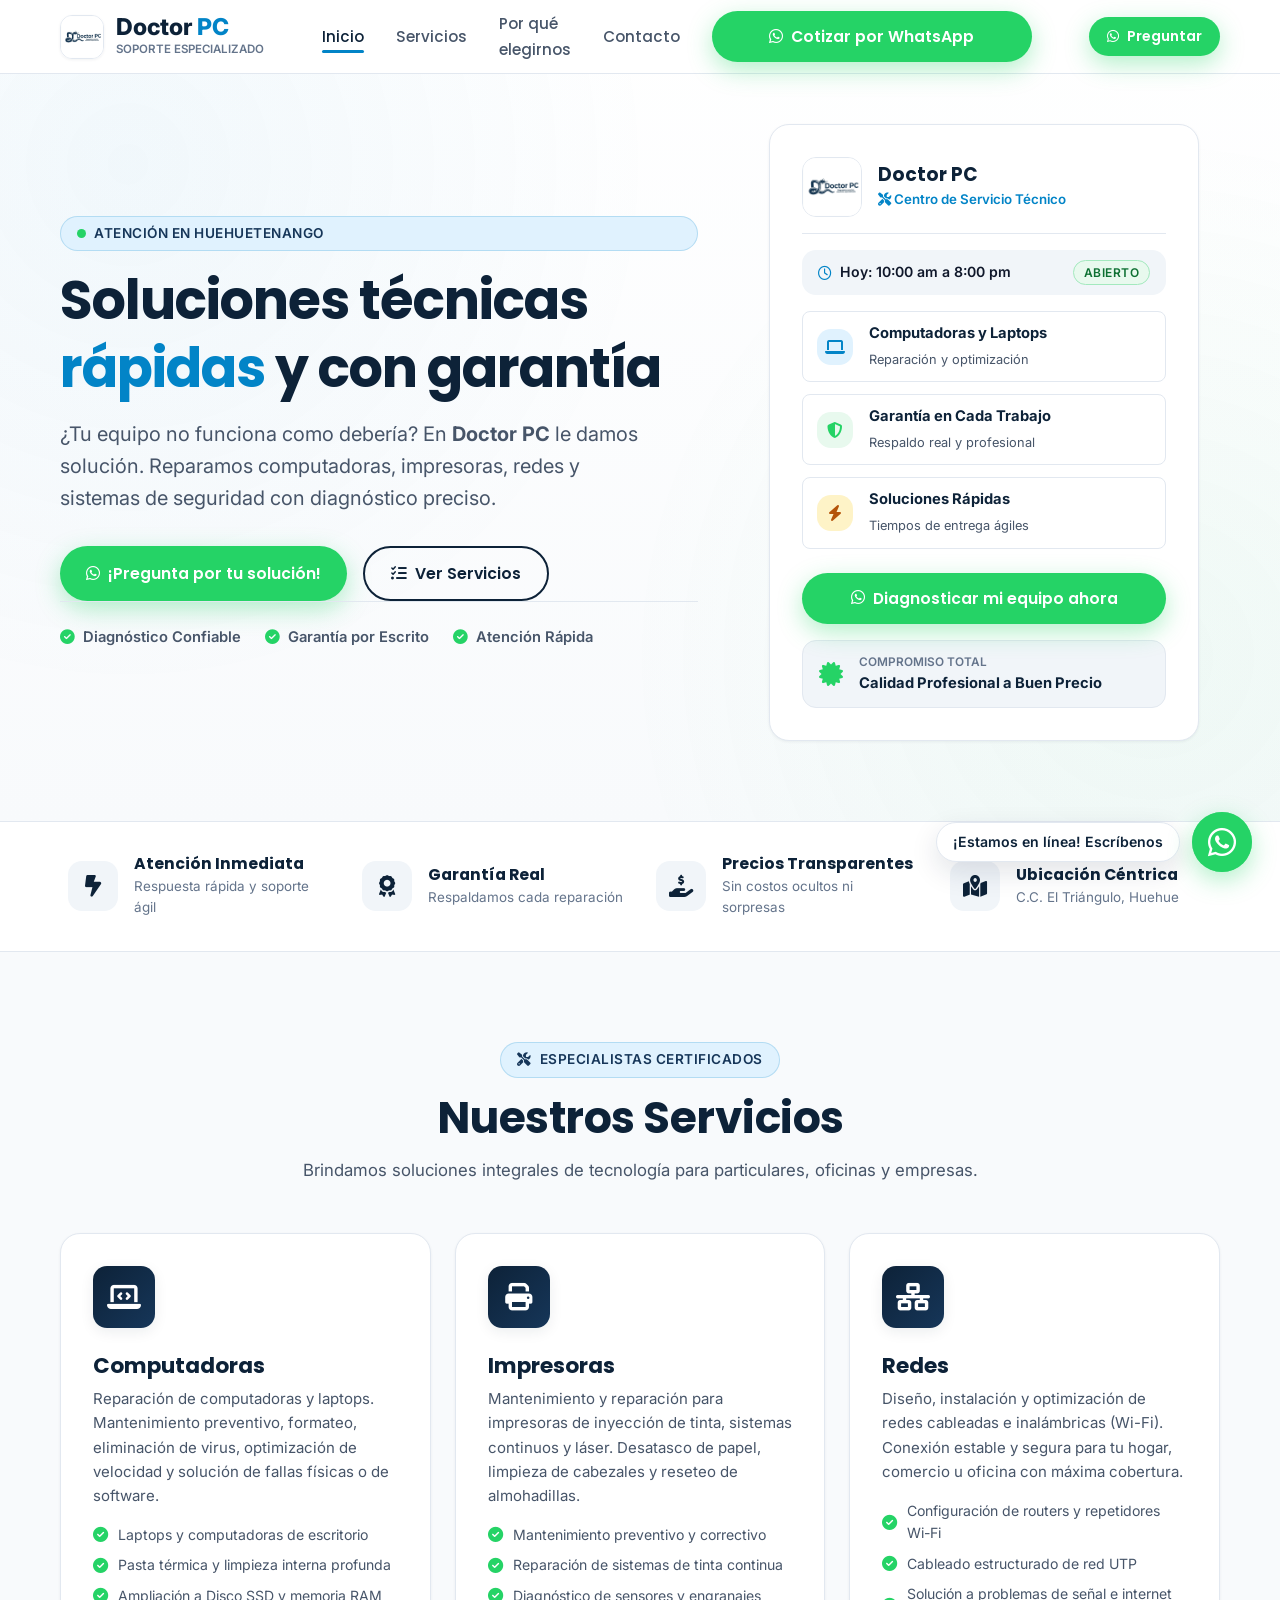
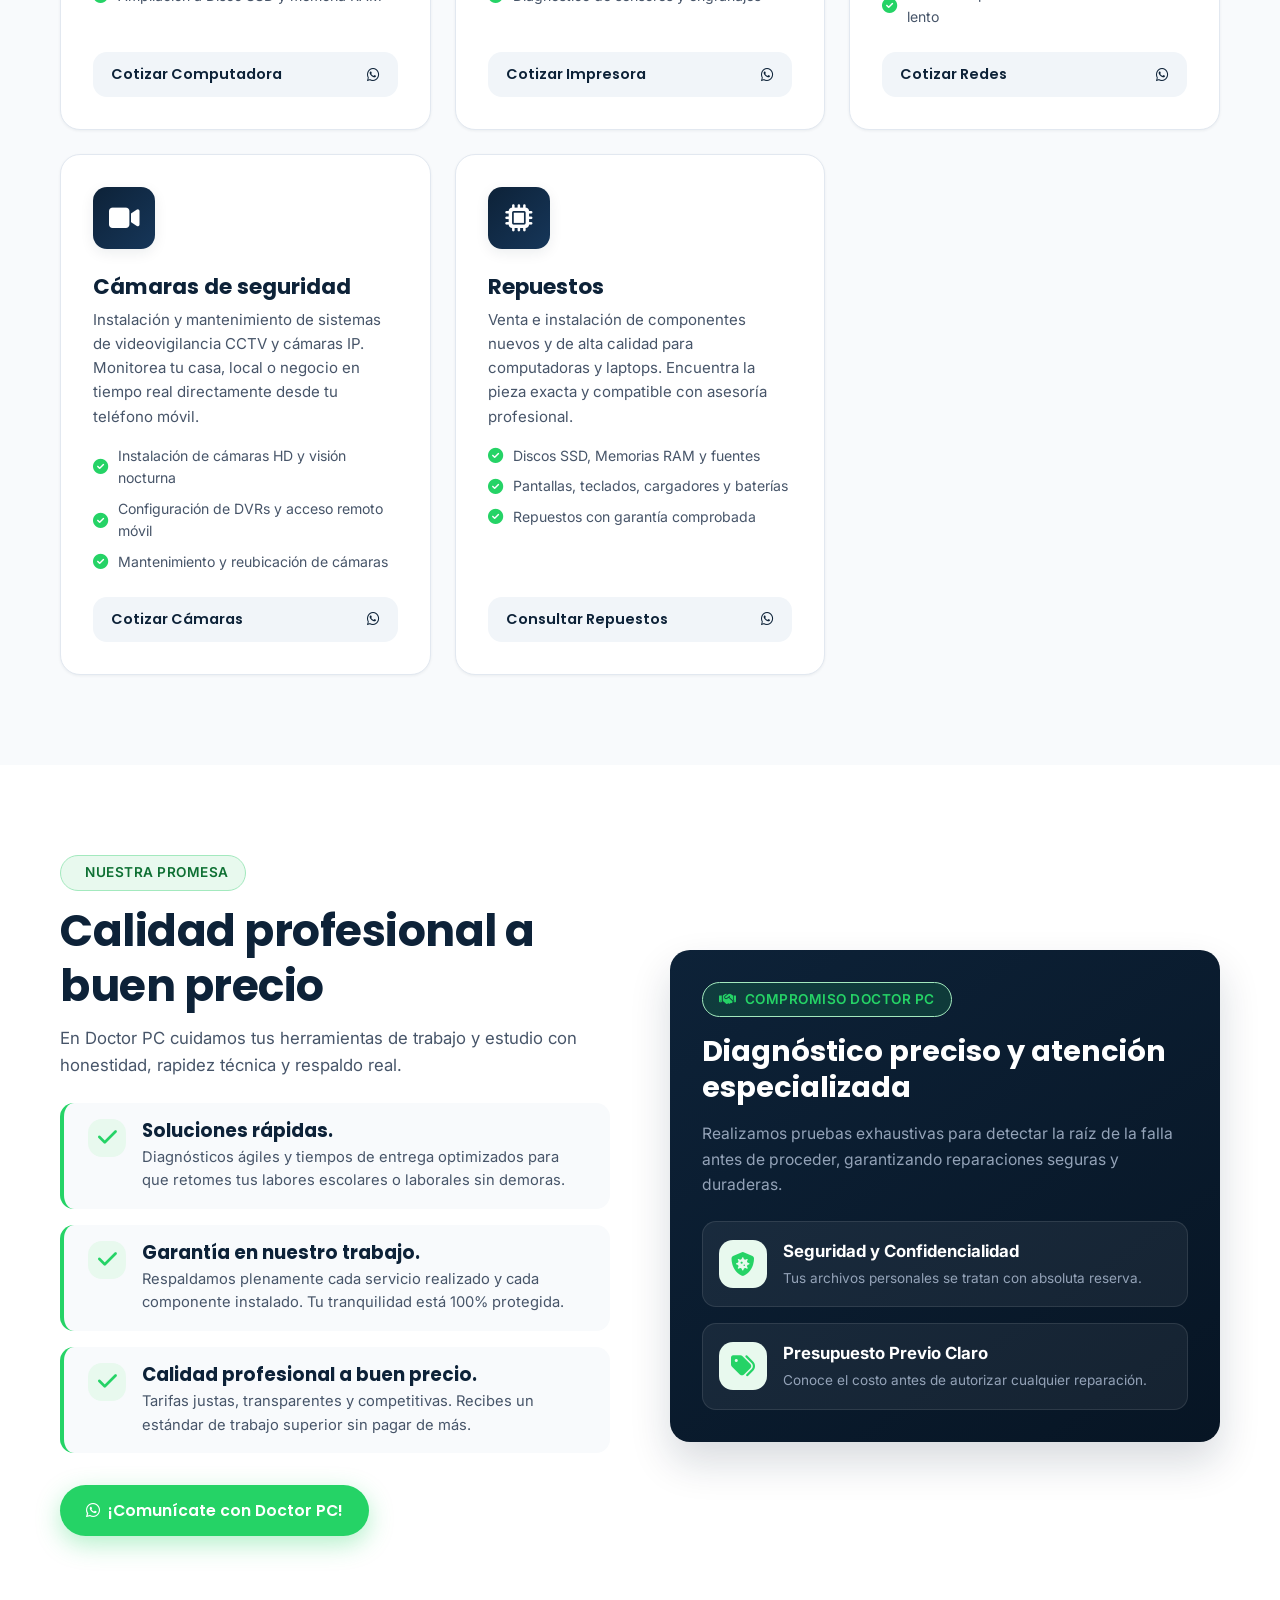
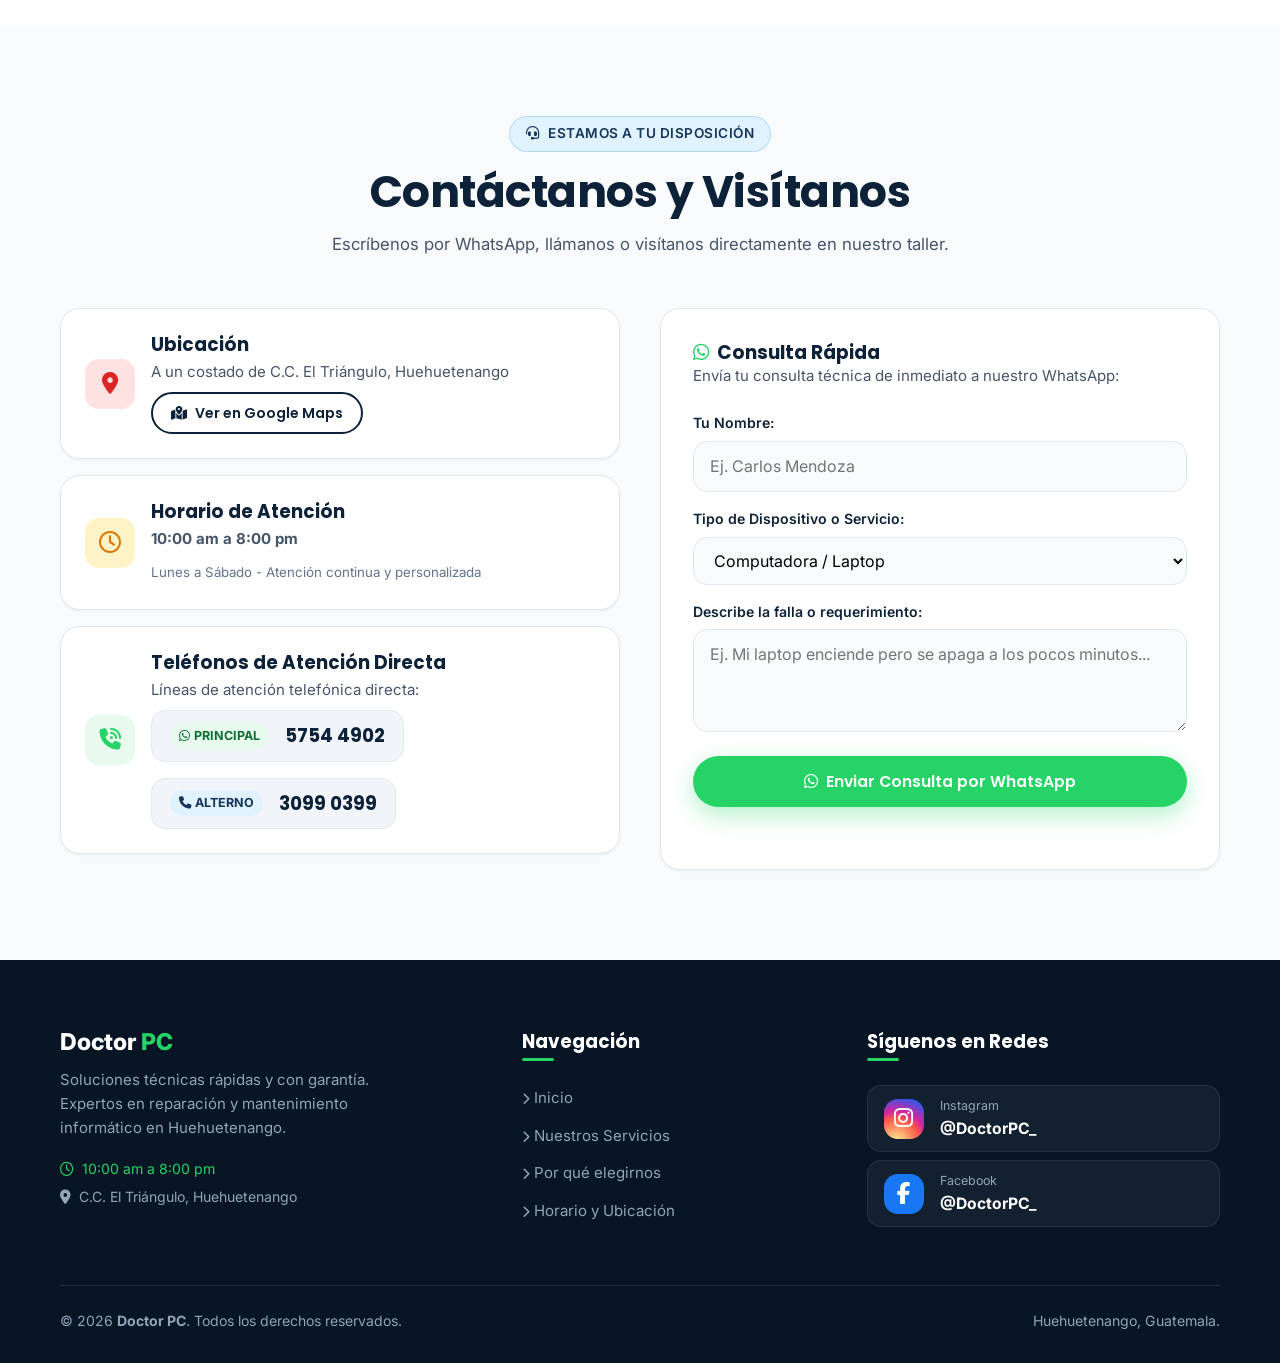
==== index.html @ 04cf2e21 "Primera Publi" ====
<!DOCTYPE html>
<html lang="es">
<head>
  <meta charset="UTF-8">
  <meta name="viewport" content="width=device-width, initial-scale=1.0">
  <title>Doctor PC | Soluciones técnicas rápidas y con garantía en Huehuetenango</title>
  
  <!-- Metadatos SEO y Redes Sociales -->
  <meta name="description" content="¿Tu equipo no funciona como debería? En Doctor PC le damos solución. Reparación de computadoras, impresoras, redes, cámaras y repuestos en Huehuetenango.">
  <meta name="theme-color" content="#0d2238">
  <link rel="icon" type="image/jpeg" href="img/LogoDoctorPC.jpeg">

  <!-- Fuentes Google: Poppins (Titulares) e Inter (Cuerpo) -->
  <link rel="preconnect" href="https://fonts.googleapis.com">
  <link rel="preconnect" href="https://fonts.gstatic.com" crossorigin>
  <link href="https://fonts.googleapis.com/css2?family=Inter:wght@400;500;600&family=Poppins:wght@600;700;800&display=swap" rel="stylesheet">

  <!-- Iconos Font Awesome 6 -->
  <link rel="stylesheet" href="https://cdnjs.cloudflare.com/ajax/libs/font-awesome/6.5.1/css/all.min.css" integrity="sha512-DTOQO9RWCH3ppGqcWaEA1BIZOC6xxalwEsw9c2QQeAIftl+Vegovlnee1c9QX4TctnWMn13TZye+giMm8e2LwA==" crossorigin="anonymous" referrerpolicy="no-referrer">

  <!-- Estilos Optimizados -->
  <link rel="stylesheet" href="css/styles.css">
</head>
<body>

  <!-- =========================================================================
       1. ENCABEZADO Y NAVEGACIÓN
       ========================================================================= -->
  <header class="site-header d-flex align-center" id="siteHeader">
    <div class="container flex-between">
      <!-- Logo en texto con isotipo oficial -->
      <a href="#inicio" class="brand-logo d-flex align-center" aria-label="Inicio Doctor PC">
        <img src="img/LogoDoctorPC.jpeg" alt="Logo Doctor PC" width="44" height="44">
        <div class="d-flex flex-column">
          <span class="brand-name">Doctor <span>PC</span></span>
          <span class="brand-tagline">Soporte Especializado</span>
        </div>
      </a>

      <!-- Menú Principal -->
      <nav aria-label="Navegación principal">
        <ul class="nav-menu d-flex align-center" id="navMenu">
          <li><a href="#inicio" class="nav-link active">Inicio</a></li>
          <li><a href="#servicios" class="nav-link">Servicios</a></li>
          <li><a href="#por-que-elegirnos" class="nav-link">Por qué elegirnos</a></li>
          <li><a href="#contacto" class="nav-link">Contacto</a></li>
          <li class="mobile-cta w-100">
            <a href="https://wa.me/50231393354" class="btn btn-whatsapp w-100" target="_blank" rel="noopener noreferrer">
              <i class="fa-brands fa-whatsapp"></i> Cotizar por WhatsApp
            </a>
          </li>
        </ul>
      </nav>

      <!-- Acciones de Encabezado -->
      <div class="header-actions d-flex align-center gap-md">
        <a href="https://wa.me/50231393354" class="btn btn-whatsapp btn-sm" target="_blank" rel="noopener noreferrer" aria-label="Preguntar por WhatsApp">
          <i class="fa-brands fa-whatsapp"></i> Preguntar
        </a>
        <button class="menu-toggle" id="menuToggle" aria-label="Abrir menú" aria-expanded="false" aria-controls="navMenu">
          <span></span><span></span><span></span>
        </button>
      </div>
    </div>
  </header>

  <!-- Overlay para menú móvil -->
  <div class="nav-overlay" id="navOverlay"></div>

  <main>
    <!-- =========================================================================
         2. SECCIÓN PRINCIPAL (HERO)
         ========================================================================= -->
    <section class="section hero-section" id="inicio">
      <div class="container grid hero-grid">
        
        <!-- Texto Principal y Llamadas a la Acción -->
        <div class="hero-content d-flex flex-column">
          <span class="badge badge-blue">
            <span class="status-dot"></span> Atención en Huehuetenango
          </span>

          <h1 class="hero-title">
            Soluciones técnicas <span class="highlight">rápidas</span> y con garantía
          </h1>

          <p class="hero-subtitle">
            ¿Tu equipo no funciona como debería? En <strong>Doctor PC</strong> le damos solución. Reparamos computadoras, impresoras, redes y sistemas de seguridad con diagnóstico preciso.
          </p>

          <div class="hero-actions d-flex flex-wrap gap-md">
            <a href="https://wa.me/50231393354" class="btn btn-whatsapp" id="heroCtaWhatsapp" target="_blank" rel="noopener noreferrer">
              <i class="fa-brands fa-whatsapp"></i> ¡Pregunta por tu solución!
            </a>
            <a href="#servicios" class="btn btn-outline">
              <i class="fa-solid fa-list-check"></i> Ver Servicios
            </a>
          </div>

          <div class="hero-guarantee d-flex flex-wrap w-100">
            <div class="guarantee-item d-flex align-center"><i class="fa-solid fa-circle-check"></i> Diagnóstico Confiable</div>
            <div class="guarantee-item d-flex align-center"><i class="fa-solid fa-circle-check"></i> Garantía por Escrito</div>
            <div class="guarantee-item d-flex align-center"><i class="fa-solid fa-circle-check"></i> Atención Rápida</div>
          </div>
        </div>

        <!-- Tarjeta de Diagnóstico Limpia e Integrada (Sin Sobreposiciones) -->
        <article class="card hero-card w-100">
          <div class="hero-card-header d-flex align-center">
            <img src="img/LogoDoctorPC.jpeg" alt="Sello Doctor PC" width="60" height="60">
            <div>
              <h3>Doctor PC</h3>
              <small style="color: var(--accent-blue); font-weight: 600;"><i class="fa-solid fa-screwdriver-wrench"></i> Centro de Servicio Técnico</small>
            </div>
          </div>

          <div class="hero-status-pill flex-between">
            <span class="d-flex align-center gap-sm"><i class="fa-regular fa-clock" style="color: var(--accent-blue);"></i> Hoy: 10:00 am a 8:00 pm</span>
            <span class="badge badge-green" style="padding: 2px 10px; font-size: 0.75rem;">Abierto</span>
          </div>

          <ul class="d-flex flex-column gap-xs">
            <li class="hero-feature-row d-flex align-center gap-md">
              <div class="icon-box icon-box-blue" style="width: 36px; height: 36px; font-size: 1rem;"><i class="fa-solid fa-laptop"></i></div>
              <div><strong>Computadoras y Laptops</strong><span>Reparación y optimización</span></div>
            </li>
            <li class="hero-feature-row d-flex align-center gap-md">
              <div class="icon-box icon-box-green" style="width: 36px; height: 36px; font-size: 1rem;"><i class="fa-solid fa-shield-halved"></i></div>
              <div><strong>Garantía en Cada Trabajo</strong><span>Respaldo real y profesional</span></div>
            </li>
            <li class="hero-feature-row d-flex align-center gap-md">
              <div class="icon-box icon-box-alt" style="width: 36px; height: 36px; font-size: 1rem; color: #b45309; background: #fef3c7;"><i class="fa-solid fa-bolt"></i></div>
              <div><strong>Soluciones Rápidas</strong><span>Tiempos de entrega ágiles</span></div>
            </li>
          </ul>

          <a href="https://wa.me/50231393354" class="btn btn-whatsapp w-100" style="margin-top: var(--space-md);" target="_blank" rel="noopener noreferrer">
            <i class="fa-brands fa-whatsapp"></i> Diagnosticar mi equipo ahora
          </a>

          <!-- Sello de Confianza Integrado sin Colisiones -->
          <div class="hero-card-trust-seal d-flex align-center">
            <i class="fa-solid fa-certificate"></i>
            <div class="d-flex flex-column">
              <span>Compromiso Total</span>
              <strong>Calidad Profesional a Buen Precio</strong>
            </div>
          </div>
        </article>

      </div>
    </section>

    <!-- =========================================================================
         BARRA DE CONFIANZA / STATS
         ========================================================================= -->
    <section class="trust-bar" aria-label="Ventajas clave">
      <div class="container grid trust-grid">
        <div class="trust-item d-flex align-center">
          <div class="icon-box icon-box-alt"><i class="fa-solid fa-bolt-lightning"></i></div>
          <div><h4>Atención Inmediata</h4><p>Respuesta rápida y soporte ágil</p></div>
        </div>
        <div class="trust-item d-flex align-center">
          <div class="icon-box icon-box-alt"><i class="fa-solid fa-award"></i></div>
          <div><h4>Garantía Real</h4><p>Respaldamos cada reparación</p></div>
        </div>
        <div class="trust-item d-flex align-center">
          <div class="icon-box icon-box-alt"><i class="fa-solid fa-hand-holding-dollar"></i></div>
          <div><h4>Precios Transparentes</h4><p>Sin costos ocultos ni sorpresas</p></div>
        </div>
        <div class="trust-item d-flex align-center">
          <div class="icon-box icon-box-alt"><i class="fa-solid fa-map-location-dot"></i></div>
          <div><h4>Ubicación Céntrica</h4><p>C.C. El Triángulo, Huehue</p></div>
        </div>
      </div>
    </section>

    <!-- =========================================================================
         3. SECCIÓN DE SERVICIOS
         ========================================================================= -->
    <section class="section" id="servicios">
      <div class="container">
        <header class="section-header">
          <span class="badge badge-blue"><i class="fa-solid fa-screwdriver-wrench"></i> Especialistas Certificados</span>
          <h2 class="section-title">Nuestros Servicios</h2>
          <p class="section-desc">Brindamos soluciones integrales de tecnología para particulares, oficinas y empresas.</p>
        </header>

        <div class="grid services-grid">
          <!-- 1. Computadoras -->
          <article class="card service-card">
            <div class="icon-box icon-box-primary"><i class="fa-solid fa-laptop-code"></i></div>
            <h3 class="service-title">Computadoras</h3>
            <p class="service-desc">Reparación de computadoras y laptops. Mantenimiento preventivo, formateo, eliminación de virus, optimización de velocidad y solución de fallas físicas o de software.</p>
            <ul class="service-features">
              <li><i class="fa-solid fa-circle-check"></i> Laptops y computadoras de escritorio</li>
              <li><i class="fa-solid fa-circle-check"></i> Pasta térmica y limpieza interna profunda</li>
              <li><i class="fa-solid fa-circle-check"></i> Ampliación a Disco SSD y memoria RAM</li>
            </ul>
            <a href="https://wa.me/50231393354" class="service-btn flex-between" target="_blank" rel="noopener noreferrer">
              <span>Cotizar Computadora</span><i class="fa-brands fa-whatsapp"></i>
            </a>
          </article>

          <!-- 2. Impresoras -->
          <article class="card service-card">
            <div class="icon-box icon-box-primary"><i class="fa-solid fa-print"></i></div>
            <h3 class="service-title">Impresoras</h3>
            <p class="service-desc">Mantenimiento y reparación para impresoras de inyección de tinta, sistemas continuos y láser. Desatasco de papel, limpieza de cabezales y reseteo de almohadillas.</p>
            <ul class="service-features">
              <li><i class="fa-solid fa-circle-check"></i> Mantenimiento preventivo y correctivo</li>
              <li><i class="fa-solid fa-circle-check"></i> Reparación de sistemas de tinta continua</li>
              <li><i class="fa-solid fa-circle-check"></i> Diagnóstico de sensores y engranajes</li>
            </ul>
            <a href="https://wa.me/50231393354" class="service-btn flex-between" target="_blank" rel="noopener noreferrer">
              <span>Cotizar Impresora</span><i class="fa-brands fa-whatsapp"></i>
            </a>
          </article>

          <!-- 3. Redes -->
          <article class="card service-card">
            <div class="icon-box icon-box-primary"><i class="fa-solid fa-network-wired"></i></div>
            <h3 class="service-title">Redes</h3>
            <p class="service-desc">Diseño, instalación y optimización de redes cableadas e inalámbricas (Wi-Fi). Conexión estable y segura para tu hogar, comercio u oficina con máxima cobertura.</p>
            <ul class="service-features">
              <li><i class="fa-solid fa-circle-check"></i> Configuración de routers y repetidores Wi-Fi</li>
              <li><i class="fa-solid fa-circle-check"></i> Cableado estructurado de red UTP</li>
              <li><i class="fa-solid fa-circle-check"></i> Solución a problemas de señal e internet lento</li>
            </ul>
            <a href="https://wa.me/50231393354" class="service-btn flex-between" target="_blank" rel="noopener noreferrer">
              <span>Cotizar Redes</span><i class="fa-brands fa-whatsapp"></i>
            </a>
          </article>

          <!-- 4. Cámaras de Seguridad -->
          <article class="card service-card">
            <div class="icon-box icon-box-primary"><i class="fa-solid fa-video"></i></div>
            <h3 class="service-title">Cámaras de seguridad</h3>
            <p class="service-desc">Instalación y mantenimiento de sistemas de videovigilancia CCTV y cámaras IP. Monitorea tu casa, local o negocio en tiempo real directamente desde tu teléfono móvil.</p>
            <ul class="service-features">
              <li><i class="fa-solid fa-circle-check"></i> Instalación de cámaras HD y visión nocturna</li>
              <li><i class="fa-solid fa-circle-check"></i> Configuración de DVRs y acceso remoto móvil</li>
              <li><i class="fa-solid fa-circle-check"></i> Mantenimiento y reubicación de cámaras</li>
            </ul>
            <a href="https://wa.me/50231393354" class="service-btn flex-between" target="_blank" rel="noopener noreferrer">
              <span>Cotizar Cámaras</span><i class="fa-brands fa-whatsapp"></i>
            </a>
          </article>

          <!-- 5. Repuestos -->
          <article class="card service-card">
            <div class="icon-box icon-box-primary"><i class="fa-solid fa-microchip"></i></div>
            <h3 class="service-title">Repuestos</h3>
            <p class="service-desc">Venta e instalación de componentes nuevos y de alta calidad para computadoras y laptops. Encuentra la pieza exacta y compatible con asesoría profesional.</p>
            <ul class="service-features">
              <li><i class="fa-solid fa-circle-check"></i> Discos SSD, Memorias RAM y fuentes</li>
              <li><i class="fa-solid fa-circle-check"></i> Pantallas, teclados, cargadores y baterías</li>
              <li><i class="fa-solid fa-circle-check"></i> Repuestos con garantía comprobada</li>
            </ul>
            <a href="https://wa.me/50231393354" class="service-btn flex-between" target="_blank" rel="noopener noreferrer">
              <span>Consultar Repuestos</span><i class="fa-brands fa-whatsapp"></i>
            </a>
          </article>
        </div>
      </div>
    </section>

    <!-- =========================================================================
         4. SECCIÓN POR QUÉ ELEGIRNOS (PROPUESTA DE VALOR)
         ========================================================================= -->
    <section class="section section-alt" id="por-que-elegirnos">
      <div class="container grid why-us-grid">
        
        <!-- Propuesta y Lista de Puntos Fuertes -->
        <div>
          <span class="badge badge-green"><i class="fa-solid fa-shield-check"></i> Nuestra Promesa</span>
          <h2 class="section-title">Calidad profesional a buen precio</h2>
          <p class="section-desc">En Doctor PC cuidamos tus herramientas de trabajo y estudio con honestidad, rapidez técnica y respaldo real.</p>

          <ul class="value-list">
            <li class="value-item d-flex gap-md">
              <div class="icon-box icon-box-green" style="width: 38px; height: 38px;"><i class="fa-solid fa-check"></i></div>
              <div>
                <h3>Soluciones rápidas.</h3>
                <p>Diagnósticos ágiles y tiempos de entrega optimizados para que retomes tus labores escolares o laborales sin demoras.</p>
              </div>
            </li>
            <li class="value-item d-flex gap-md">
              <div class="icon-box icon-box-green" style="width: 38px; height: 38px;"><i class="fa-solid fa-check"></i></div>
              <div>
                <h3>Garantía en nuestro trabajo.</h3>
                <p>Respaldamos plenamente cada servicio realizado y cada componente instalado. Tu tranquilidad está 100% protegida.</p>
              </div>
            </li>
            <li class="value-item d-flex gap-md">
              <div class="icon-box icon-box-green" style="width: 38px; height: 38px;"><i class="fa-solid fa-check"></i></div>
              <div>
                <h3>Calidad profesional a buen precio.</h3>
                <p>Tarifas justas, transparentes y competitivas. Recibes un estándar de trabajo superior sin pagar de más.</p>
              </div>
            </li>
          </ul>

          <a href="https://wa.me/50231393354" class="btn btn-whatsapp" target="_blank" rel="noopener noreferrer">
            <i class="fa-brands fa-whatsapp"></i> ¡Comunícate con Doctor PC!
          </a>
        </div>

        <!-- Tarjeta Visual de Respaldo -->
        <article class="banner-card">
          <span class="badge badge-green" style="background: rgba(37, 211, 102, 0.15); color: var(--accent-green);">
            <i class="fa-solid fa-handshake"></i> Compromiso Doctor PC
          </span>
          <h3>Diagnóstico preciso y atención especializada</h3>
          <p>Realizamos pruebas exhaustivas para detectar la raíz de la falla antes de proceder, garantizando reparaciones seguras y duraderas.</p>

          <div class="seal-row d-flex align-center">
            <div class="icon-box icon-box-green" style="width: 48px; height: 48px; font-size: 1.5rem;"><i class="fa-solid fa-shield-virus"></i></div>
            <div><strong>Seguridad y Confidencialidad</strong><span>Tus archivos personales se tratan con absoluta reserva.</span></div>
          </div>
          <div class="seal-row d-flex align-center" style="margin-bottom: 0;">
            <div class="icon-box icon-box-green" style="width: 48px; height: 48px; font-size: 1.5rem;"><i class="fa-solid fa-tags"></i></div>
            <div><strong>Presupuesto Previo Claro</strong><span>Conoce el costo antes de autorizar cualquier reparación.</span></div>
          </div>
        </article>

      </div>
    </section>

    <!-- =========================================================================
         5. SECCIÓN DE CONTACTO
         ========================================================================= -->
    <section class="section" id="contacto">
      <div class="container">
        <header class="section-header">
          <span class="badge badge-blue"><i class="fa-solid fa-headset"></i> Estamos a tu disposición</span>
          <h2 class="section-title">Contáctanos y Visítanos</h2>
          <p class="section-desc">Escríbenos por WhatsApp, llámanos o visítanos directamente en nuestro taller.</p>
        </header>

        <div class="grid contact-grid">
          
          <!-- Bloques de Información de Contacto -->
          <address class="d-flex flex-column" style="font-style: normal;">
            
            <!-- Ubicación -->
            <div class="card contact-card d-flex align-center">
              <div class="icon-box" style="background: #fee2e2; color: #dc2626;"><i class="fa-solid fa-location-dot"></i></div>
              <div>
                <h3>Ubicación</h3>
                <p>A un costado de C.C. El Triángulo, Huehuetenango</p>
                <a href="https://www.google.com/maps/search/C.C.+El+Triangulo+Huehuetenango" class="btn btn-outline btn-sm" target="_blank" rel="noopener noreferrer">
                  <i class="fa-solid fa-map-location-dot"></i> Ver en Google Maps
                </a>
              </div>
            </div>

            <!-- Horario -->
            <div class="card contact-card d-flex align-center">
              <div class="icon-box" style="background: #fef3c7; color: #d97706;"><i class="fa-regular fa-clock"></i></div>
              <div>
                <h3>Horario de Atención</h3>
                <p><strong>10:00 am a 8:00 pm</strong></p>
                <small style="color: var(--text-muted);">Lunes a Sábado - Atención continua y personalizada</small>
              </div>
            </div>

            <!-- Teléfonos de Atención Directa (Informativos, sin links) -->
            <div class="card contact-card d-flex align-center">
              <div class="icon-box icon-box-green"><i class="fa-solid fa-phone-volume"></i></div>
              <div>
                <h3>Teléfonos de Atención Directa</h3>
                <p>Líneas de atención telefónica directa:</p>
                <div class="contact-phones-display">
                  <div class="phone-item d-flex align-center">
                    <span class="phone-label d-flex align-center"><i class="fa-brands fa-whatsapp"></i> Principal</span>
                    <span class="phone-number">5754 4902</span>
                  </div>
                  <div class="phone-item secondary d-flex align-center">
                    <span class="phone-label d-flex align-center"><i class="fa-solid fa-phone"></i> Alterno</span>
                    <span class="phone-number">3099 0399</span>
                  </div>
                </div>
              </div>
            </div>

          </address>

          <!-- Asistente Interactivo de WhatsApp -->
          <form class="card" id="whatsappQuickForm" onsubmit="return false;">
            <div style="margin-bottom: var(--space-lg);">
              <h3 class="d-flex align-center gap-sm"><i class="fa-brands fa-whatsapp" style="color: var(--accent-green);"></i> Consulta Rápida</h3>
              <p style="color: var(--text-sub); font-size: 0.94rem;">Envía tu consulta técnica de inmediato a nuestro WhatsApp:</p>
            </div>

            <div class="form-group">
              <label for="clientName">Tu Nombre:</label>
              <input type="text" id="clientName" class="form-control" placeholder="Ej. Carlos Mendoza" required>
            </div>

            <div class="form-group">
              <label for="deviceType">Tipo de Dispositivo o Servicio:</label>
              <select id="deviceType" class="form-control">
                <option value="Computadora / Laptop">Computadora / Laptop</option>
                <option value="Impresora">Impresora</option>
                <option value="Redes e Internet">Redes e Internet</option>
                <option value="Cámaras de Seguridad">Cámaras de Seguridad</option>
                <option value="Cotización de Repuestos">Cotización de Repuestos</option>
                <option value="Otro Servicio">Otro Servicio</option>
              </select>
            </div>

            <div class="form-group">
              <label for="clientProblem">Describe la falla o requerimiento:</label>
              <textarea id="clientProblem" class="form-control" rows="3" placeholder="Ej. Mi laptop enciende pero se apaga a los pocos minutos..."></textarea>
            </div>

            <button type="button" class="btn btn-whatsapp w-100" id="btnSendCustomWhatsapp">
              <i class="fa-brands fa-whatsapp"></i> Enviar Consulta por WhatsApp
            </button>
          </form>

        </div>
      </div>
    </section>
  </main>

  <!-- =========================================================================
       PIE DE PÁGINA (FOOTER)
       ========================================================================= -->
  <footer class="site-footer">
    <div class="container">
      <div class="grid footer-grid">
        <!-- Info Marca -->
        <div>
          <div class="brand-name" style="color: var(--text-white);">Doctor <span style="color: var(--accent-green);">PC</span></div>
          <p style="color: #94a3b8; font-size: 0.94rem; margin: 12px 0 18px 0; max-width: 360px;">
            Soluciones técnicas rápidas y con garantía. Expertos en reparación y mantenimiento informático en Huehuetenango.
          </p>
          <div class="d-flex align-center gap-sm" style="color: var(--accent-green); font-size: 0.88rem; margin-bottom: 6px;">
            <i class="fa-regular fa-clock"></i> <span>10:00 am a 8:00 pm</span>
          </div>
          <div class="d-flex align-center gap-sm" style="color: #94a3b8; font-size: 0.88rem;">
            <i class="fa-solid fa-location-dot"></i> <span>C.C. El Triángulo, Huehuetenango</span>
          </div>
        </div>

        <!-- Enlaces Rápidos -->
        <div class="footer-col">
          <h4>Navegación</h4>
          <ul class="footer-links">
            <li><a href="#inicio"><i class="fa-solid fa-chevron-right" style="font-size: 0.75rem;"></i> Inicio</a></li>
            <li><a href="#servicios"><i class="fa-solid fa-chevron-right" style="font-size: 0.75rem;"></i> Nuestros Servicios</a></li>
            <li><a href="#por-que-elegirnos"><i class="fa-solid fa-chevron-right" style="font-size: 0.75rem;"></i> Por qué elegirnos</a></li>
            <li><a href="#contacto"><i class="fa-solid fa-chevron-right" style="font-size: 0.75rem;"></i> Horario y Ubicación</a></li>
          </ul>
        </div>

        <!-- Redes Sociales -->
        <div class="footer-col">
          <h4>Síguenos en Redes</h4>
          <a href="https://instagram.com" target="_blank" rel="noopener noreferrer" class="social-pill instagram d-flex align-center">
            <div class="icon-box"><i class="fa-brands fa-instagram"></i></div>
            <div class="d-flex flex-column"><span>Instagram</span><strong>@DoctorPC_</strong></div>
          </a>
          <a href="https://facebook.com" target="_blank" rel="noopener noreferrer" class="social-pill facebook d-flex align-center">
            <div class="icon-box"><i class="fa-brands fa-facebook-f"></i></div>
            <div class="d-flex flex-column"><span>Facebook</span><strong>@DoctorPC_</strong></div>
          </a>
        </div>
      </div>

      <div class="footer-bottom flex-between">
        <p>&copy; <span id="currentYear"></span> <strong>Doctor PC</strong>. Todos los derechos reservados.</p>
        <p>Huehuetenango, Guatemala.</p>
      </div>
    </div>
  </footer>

  <!-- =========================================================================
       BOTÓN FLOTANTE DE WHATSAPP Y VOLVER ARRIBA
       ========================================================================= -->
  <aside class="whatsapp-floating d-flex align-center" aria-label="Contacto flotante">
    <span class="whatsapp-tooltip">¡Estamos en línea! Escríbenos</span>
    <a href="https://wa.me/50231393354" class="whatsapp-btn-circle flex-center" id="floatingWhatsappBtn" target="_blank" rel="noopener noreferrer" aria-label="Chat de WhatsApp">
      <i class="fa-brands fa-whatsapp"></i>
    </a>
  </aside>

  <button class="scroll-top-btn flex-center" id="scrollTopBtn" aria-label="Volver arriba">
    <i class="fa-solid fa-arrow-up"></i>
  </button>

  <!-- Lógica JavaScript Optimizada -->
  <script src="js/script.js"></script>
</body>
</html>
---- css/styles.css ----
/* ==========================================================================
   DOCTOR PC - SISTEMA DE ESTILOS OPTIMIZADO (SENIOR REFACTOR)
   Metodología: DRY, Clases de Utilidad, Tokens CSS (:root), Selectores Planos
   ========================================================================== */

/* 1. TOKENS Y SISTEMA DE VARIABLES CSS */
:root {
  /* Paleta de Colores */
  --primary: #0d2238;
  --primary-dark: #071524;
  --primary-light: #163659;
  --accent-green: #25D366;
  --accent-green-hover: #1fb857;
  --accent-green-bg: #e8f9ee;
  --accent-green-border: #a3e9be;
  --accent-blue: #0284c7;
  --accent-blue-bg: #e0f2fe;

  /* Fondos y Superficies */
  --bg-body: #f8fafc;
  --bg-surface: #ffffff;
  --bg-alt: #f1f5f9;

  /* Tipografía y Textos */
  --text-main: #0f172a;
  --text-muted: #64748b;
  --text-sub: #475569;
  --text-white: #ffffff;
  --font-head: 'Poppins', -apple-system, BlinkMacSystemFont, sans-serif;
  --font-body: 'Inter', -apple-system, BlinkMacSystemFont, sans-serif;

  /* Espaciados y Dimensiones */
  --header-h: 74px;
  --radius-sm: 8px;
  --radius-md: 14px;
  --radius-lg: 20px;
  --radius-full: 9999px;
  --space-xs: 4px;
  --space-sm: 8px;
  --space-md: 16px;
  --space-lg: 24px;
  --space-xl: 32px;
  --space-section: 90px;

  /* Sombras y Bordes */
  --border: 1px solid #e2e8f0;
  --shadow-sm: 0 1px 3px rgba(13, 34, 56, 0.06);
  --shadow-md: 0 4px 14px rgba(13, 34, 56, 0.08);
  --shadow-lg: 0 10px 28px rgba(13, 34, 56, 0.12);
  --shadow-xl: 0 20px 40px rgba(13, 34, 56, 0.16);
  --shadow-green: 0 8px 24px rgba(37, 211, 102, 0.35);

  /* Transiciones */
  --trans: 0.25s cubic-bezier(0.4, 0, 0.2, 1);
  --trans-bounce: 0.35s cubic-bezier(0.34, 1.56, 0.64, 1);
}

/* 2. RESET Y REGLAS BASE */
*, *::before, *::after {
  box-sizing: border-box;
  margin: 0;
  padding: 0;
}

html {
  font-size: 16px;
  scroll-behavior: smooth;
  scroll-padding-top: calc(var(--header-h) + 12px);
}

body {
  font-family: var(--font-body);
  background-color: var(--bg-body);
  color: var(--text-main);
  line-height: 1.6;
  overflow-x: hidden;
  -webkit-font-smoothing: antialiased;
}

img {
  max-width: 100%;
  height: auto;
  display: block;
}

a {
  color: inherit;
  text-decoration: none;
  transition: all var(--trans);
}

ul {
  list-style: none;
}

button, input, select, textarea {
  font: inherit;
  border: none;
  background: none;
}

h1, h2, h3, h4 {
  font-family: var(--font-head);
  color: var(--primary);
  font-weight: 700;
  line-height: 1.25;
}

/* 3. CLASES DE UTILIDAD (REUTILIZACIÓN TOTAL) */
.container {
  width: 100%;
  max-width: 1200px;
  margin: 0 auto;
  padding: 0 20px;
}

.d-flex { display: flex; }
.flex-center { display: flex; align-items: center; justify-content: center; }
.flex-between { display: flex; align-items: center; justify-content: space-between; }
.flex-column { display: flex; flex-direction: column; }
.flex-wrap { flex-wrap: wrap; }
.align-center { align-items: center; }
.text-center { text-align: center; }
.w-100 { width: 100%; }

.gap-xs { gap: var(--space-xs); }
.gap-sm { gap: var(--space-sm); }
.gap-md { gap: var(--space-md); }
.gap-lg { gap: var(--space-lg); }
.gap-xl { gap: var(--space-xl); }

.grid {
  display: grid;
  gap: var(--space-lg);
}

.section {
  padding: var(--space-section) 0;
}

.section-alt {
  background-color: var(--bg-surface);
}

/* Tarjetas Base Reutilizables */
.card {
  background: var(--bg-surface);
  border-radius: var(--radius-lg);
  padding: var(--space-xl);
  border: var(--border);
  box-shadow: var(--shadow-sm);
  transition: transform var(--trans), box-shadow var(--trans), border-color var(--trans);
}

.card:hover {
  transform: translateY(-5px);
  box-shadow: var(--shadow-xl);
  border-color: rgba(2, 132, 199, 0.3);
}

/* Cajas de Íconos Reutilizables */
.icon-box {
  width: 50px;
  height: 50px;
  border-radius: var(--radius-md);
  display: flex;
  align-items: center;
  justify-content: center;
  flex-shrink: 0;
  font-size: 1.35rem;
}

.icon-box-primary {
  background: linear-gradient(135deg, var(--primary) 0%, var(--primary-light) 100%);
  color: var(--text-white);
  box-shadow: var(--shadow-md);
}

.icon-box-green {
  background: var(--accent-green-bg);
  color: var(--accent-green);
}

.icon-box-blue {
  background: var(--accent-blue-bg);
  color: var(--accent-blue);
}

.icon-box-alt {
  background: var(--bg-alt);
  color: var(--primary);
}

/* Encabezados de Sección */
.section-header {
  max-width: 680px;
  margin: 0 auto 50px auto;
  text-align: center;
}

.section-title {
  font-size: clamp(2rem, 3.5vw, 2.75rem);
  letter-spacing: -0.5px;
  margin: 12px 0;
}

.section-desc {
  font-size: 1.05rem;
  color: var(--text-sub);
}

/* Insignias (Badges) */
.badge {
  display: inline-flex;
  align-items: center;
  gap: var(--space-sm);
  padding: 6px 16px;
  border-radius: var(--radius-full);
  font-size: 0.85rem;
  font-weight: 600;
  text-transform: uppercase;
  letter-spacing: 0.5px;
}

.badge-blue {
  background: var(--accent-blue-bg);
  color: var(--primary-light);
  border: 1px solid rgba(2, 132, 199, 0.2);
}

.badge-green {
  background: var(--accent-green-bg);
  color: #0e7033;
  border: 1px solid var(--accent-green-border);
}

.status-dot {
  width: 9px;
  height: 9px;
  background-color: var(--accent-green);
  border-radius: 50%;
  animation: pulseDot 2s infinite;
}

/* Botones */
.btn {
  display: inline-flex;
  align-items: center;
  justify-content: center;
  gap: var(--space-sm);
  padding: 13px 26px;
  font-family: var(--font-head);
  font-size: 0.98rem;
  font-weight: 600;
  border-radius: var(--radius-full);
  cursor: pointer;
  transition: all var(--trans);
  white-space: nowrap;
}

.btn-whatsapp {
  background-color: var(--accent-green);
  color: var(--text-white);
  box-shadow: var(--shadow-green);
}

.btn-whatsapp:hover {
  background-color: var(--accent-green-hover);
  transform: translateY(-2px);
  box-shadow: 0 10px 25px rgba(37, 211, 102, 0.45);
  color: var(--text-white);
}

.btn-outline {
  border: 2px solid var(--primary);
  color: var(--primary);
}

.btn-outline:hover {
  background-color: var(--primary);
  color: var(--text-white);
  transform: translateY(-2px);
}

.btn-sm {
  padding: 8px 18px;
  font-size: 0.88rem;
}

/* 4. ENCABEZADO Y NAVEGACIÓN */
.site-header {
  position: fixed;
  top: 0;
  left: 0;
  right: 0;
  height: var(--header-h);
  background: rgba(255, 255, 255, 0.95);
  backdrop-filter: blur(10px);
  z-index: 1000;
  border-bottom: var(--border);
  transition: height var(--trans), box-shadow var(--trans);
}

.site-header.scrolled {
  height: 66px;
  box-shadow: var(--shadow-md);
}

.brand-logo {
  gap: 12px;
}

.brand-logo img {
  width: 44px;
  height: 44px;
  border-radius: 12px;
  box-shadow: var(--shadow-sm);
  border: var(--border);
  transition: transform var(--trans-bounce);
}

.brand-logo:hover img {
  transform: rotate(-6deg) scale(1.08);
}

.brand-name {
  font-size: 1.45rem;
  font-weight: 800;
  color: var(--primary);
  line-height: 1.1;
}

.brand-name span { color: var(--accent-blue); }

.brand-tagline {
  font-size: 0.72rem;
  font-weight: 600;
  color: var(--text-muted);
  text-transform: uppercase;
}

.nav-menu {
  gap: var(--space-xl);
}

.nav-link {
  font-family: var(--font-head);
  font-size: 0.95rem;
  font-weight: 500;
  color: var(--text-sub);
  position: relative;
  padding: 6px 0;
}

.nav-link::after {
  content: '';
  position: absolute;
  bottom: 0;
  left: 0;
  width: 0;
  height: 2.5px;
  background-color: var(--accent-blue);
  border-radius: 2px;
  transition: width var(--trans);
}

.nav-link:hover,
.nav-link.active {
  color: var(--primary);
}

.nav-link:hover::after,
.nav-link.active::after {
  width: 100%;
}

.menu-toggle {
  display: none;
  flex-direction: column;
  justify-content: space-between;
  width: 30px;
  height: 22px;
  cursor: pointer;
  z-index: 1001;
}

.menu-toggle span {
  width: 100%;
  height: 3px;
  background-color: var(--primary);
  border-radius: 3px;
  transition: transform var(--trans), opacity var(--trans);
  transform-origin: left center;
}

.menu-toggle.is-active span:nth-child(1) { transform: rotate(45deg); }
.menu-toggle.is-active span:nth-child(2) { opacity: 0; }
.menu-toggle.is-active span:nth-child(3) { transform: rotate(-45deg); }

.nav-overlay {
  display: none;
  position: fixed;
  inset: 0;
  background: rgba(7, 21, 36, 0.6);
  backdrop-filter: blur(4px);
  z-index: 998;
  opacity: 0;
  transition: opacity var(--trans);
}

.nav-overlay.is-active {
  display: block;
  opacity: 1;
}

/* 5. HERO SECTION */
.hero-section {
  padding-top: calc(var(--header-h) + 50px);
  padding-bottom: 80px;
  background: radial-gradient(circle at 10% 20%, rgba(2, 132, 199, 0.05) 0%, transparent 40%),
              radial-gradient(circle at 90% 80%, rgba(37, 211, 102, 0.05) 0%, transparent 40%),
              linear-gradient(180deg, #ffffff 0%, var(--bg-body) 100%);
}

.hero-grid {
  grid-template-columns: 1.15fr 0.85fr;
  align-items: center;
  gap: 50px;
}

.hero-title {
  font-size: clamp(2.3rem, 4.2vw, 3.4rem);
  letter-spacing: -1px;
  margin: 16px 0;
}

.hero-title .highlight { color: var(--accent-blue); }

.hero-subtitle {
  font-size: clamp(1.05rem, 2vw, 1.25rem);
  color: var(--text-sub);
  margin-bottom: var(--space-xl);
  max-width: 580px;
}

.hero-guarantee {
  padding-top: var(--space-lg);
  border-top: var(--border);
  gap: var(--space-lg);
}

.guarantee-item {
  font-size: 0.92rem;
  font-weight: 600;
  color: var(--text-sub);
  gap: var(--space-sm);
}

.guarantee-item i { color: var(--accent-green); }

/* Tarjeta Showcase del Hero */
.hero-card {
  max-width: 430px;
  margin: 0 auto;
}

.hero-card-header {
  padding-bottom: var(--space-md);
  border-bottom: var(--border);
  gap: var(--space-md);
}

.hero-card-header img {
  width: 60px;
  height: 60px;
  border-radius: var(--radius-md);
  border: var(--border);
}

.hero-status-pill {
  background: var(--bg-alt);
  padding: 10px 16px;
  border-radius: var(--radius-md);
  margin: var(--space-md) 0;
  font-size: 0.88rem;
  font-weight: 600;
}

.hero-feature-row {
  background: var(--bg-surface);
  border: var(--border);
  padding: 10px 14px;
  border-radius: var(--radius-sm);
  margin-bottom: var(--space-sm);
}

.hero-feature-row strong {
  display: block;
  font-size: 0.92rem;
  color: var(--primary);
}

.hero-feature-row span {
  font-size: 0.8rem;
  color: var(--text-sub);
}

/* Sello de Confianza Integrado */
.hero-card-trust-seal {
  margin-top: var(--space-md);
  background: var(--bg-alt);
  border: var(--border);
  border-radius: var(--radius-md);
  padding: 12px 16px;
  gap: var(--space-md);
}

.hero-card-trust-seal i {
  font-size: 1.5rem;
  color: var(--accent-green);
  flex-shrink: 0;
}

.hero-card-trust-seal span {
  font-size: 0.74rem;
  color: var(--text-muted);
  text-transform: uppercase;
  font-weight: 600;
}

.hero-card-trust-seal strong {
  font-size: 0.92rem;
  color: var(--primary);
}

/* 6. BARRA DE CONFIANZA / STATS */
.trust-bar {
  background: var(--bg-surface);
  border-top: var(--border);
  border-bottom: var(--border);
  padding: var(--space-lg) 0;
}

.trust-grid {
  grid-template-columns: repeat(4, 1fr);
  gap: var(--space-md);
}

.trust-item {
  gap: var(--space-md);
  padding: var(--space-sm);
}

.trust-item h4 {
  font-size: 0.98rem;
  margin-bottom: 2px;
}

.trust-item p {
  font-size: 0.84rem;
  color: var(--text-muted);
}

/* 7. SECCIÓN DE SERVICIOS */
.services-grid {
  grid-template-columns: repeat(3, 1fr);
}

.service-card {
  display: flex;
  flex-direction: column;
}

.service-card .icon-box {
  width: 62px;
  height: 62px;
  font-size: 1.7rem;
  margin-bottom: var(--space-lg);
  transition: transform var(--trans-bounce);
}

.service-card:hover .icon-box {
  transform: scale(1.1) rotate(-4deg);
}

.service-title {
  font-size: 1.35rem;
  margin-bottom: var(--space-sm);
}

.service-desc {
  font-size: 0.94rem;
  color: var(--text-sub);
  margin-bottom: var(--space-md);
}

.service-features {
  margin-bottom: var(--space-lg);
  display: flex;
  flex-direction: column;
  gap: var(--space-sm);
}

.service-features li {
  font-size: 0.88rem;
  color: var(--text-sub);
  display: flex;
  align-items: center;
  gap: 10px;
}

.service-features li i {
  color: var(--accent-green);
  font-size: 0.95rem;
}

.service-btn {
  margin-top: auto;
  padding: 11px 18px;
  border-radius: var(--radius-md);
  background: var(--bg-alt);
  color: var(--primary);
  font-family: var(--font-head);
  font-size: 0.9rem;
  font-weight: 600;
  transition: all var(--trans);
}

.service-card:hover .service-btn {
  background: var(--accent-green);
  color: var(--text-white);
}

/* 8. SECCIÓN POR QUÉ ELEGIRNOS */
.why-us-grid {
  grid-template-columns: 1fr 1fr;
  align-items: center;
  gap: 60px;
}

.value-list {
  display: flex;
  flex-direction: column;
  gap: var(--space-md);
  margin: var(--space-lg) 0 var(--space-xl) 0;
}

.value-item {
  padding: var(--space-md) var(--space-lg);
  background: var(--bg-body);
  border-radius: var(--radius-md);
  border-left: 4px solid var(--accent-green);
  transition: transform var(--trans), background var(--trans);
}

.value-item:hover {
  transform: translateX(6px);
  background: var(--bg-surface);
  box-shadow: var(--shadow-md);
}

.value-item h3 {
  font-size: 1.15rem;
  margin-bottom: 4px;
}

.value-item p {
  font-size: 0.92rem;
  color: var(--text-sub);
}

.banner-card {
  background: linear-gradient(145deg, var(--primary) 0%, var(--primary-dark) 100%);
  color: var(--text-white);
  padding: var(--space-xl);
  border-radius: var(--radius-lg);
  box-shadow: var(--shadow-xl);
}

.banner-card h3 {
  color: var(--text-white);
  font-size: 1.8rem;
  margin: var(--space-md) 0;
}

.banner-card p {
  color: #94a3b8;
  font-size: 0.98rem;
  margin-bottom: var(--space-lg);
}

.seal-row {
  background: rgba(255, 255, 255, 0.06);
  padding: var(--space-md);
  border-radius: var(--radius-md);
  border: 1px solid rgba(255, 255, 255, 0.1);
  margin-bottom: var(--space-md);
  gap: var(--space-md);
}

.seal-row strong {
  display: block;
  font-size: 1.05rem;
}

.seal-row span {
  font-size: 0.85rem;
  color: #94a3b8;
}

/* 9. SECCIÓN CONTACTO */
.contact-grid {
  grid-template-columns: 1fr 1fr;
  gap: 40px;
}

.contact-card {
  gap: var(--space-md);
  padding: var(--space-lg);
  margin-bottom: var(--space-md);
}

.contact-card h3 {
  font-size: 1.15rem;
  margin-bottom: 4px;
}

.contact-card p {
  font-size: 0.94rem;
  color: var(--text-sub);
  margin-bottom: var(--space-sm);
}

/* Teléfonos Informativos (Sin hipervínculos) */
.contact-phones-display {
  display: flex;
  flex-wrap: wrap;
  gap: var(--space-md);
}

.phone-item {
  background: var(--bg-alt);
  border: var(--border);
  padding: 10px 18px;
  border-radius: var(--radius-md);
  gap: var(--space-md);
}

.phone-label {
  font-size: 0.78rem;
  font-weight: 700;
  text-transform: uppercase;
  color: #0e7033;
  background: var(--accent-green-bg);
  padding: 3px 9px;
  border-radius: var(--radius-full);
  gap: 4px;
}

.phone-item.secondary .phone-label {
  color: var(--primary-light);
  background: var(--accent-blue-bg);
}

.phone-number {
  font-family: var(--font-head);
  font-size: 1.15rem;
  font-weight: 700;
  color: var(--primary);
}

/* Formulario Interactivo */
.form-group {
  margin-bottom: var(--space-md);
}

.form-group label {
  display: block;
  font-size: 0.88rem;
  font-weight: 600;
  margin-bottom: 6px;
  color: var(--primary);
}

.form-control {
  width: 100%;
  padding: 12px 16px;
  border-radius: var(--radius-md);
  border: var(--border);
  background: var(--bg-body);
  transition: all var(--trans);
}

.form-control:focus {
  outline: none;
  border-color: var(--accent-blue);
  background: var(--bg-surface);
  box-shadow: 0 0 0 3px rgba(2, 132, 199, 0.15);
}

/* 10. PIE DE PÁGINA (FOOTER) */
.site-footer {
  background: var(--primary-dark);
  color: var(--text-white);
  padding: 70px 0 30px 0;
}

.footer-grid {
  grid-template-columns: 1.4fr 1fr 1.2fr;
  gap: 50px;
  padding-bottom: 50px;
  border-bottom: 1px solid rgba(255, 255, 255, 0.1);
}

.footer-col h4 {
  color: var(--text-white);
  font-size: 1.15rem;
  margin-bottom: var(--space-lg);
  position: relative;
  padding-bottom: var(--space-sm);
}

.footer-col h4::after {
  content: '';
  position: absolute;
  bottom: 0;
  left: 0;
  width: 32px;
  height: 3px;
  background: var(--accent-green);
  border-radius: 2px;
}

.footer-links {
  display: flex;
  flex-direction: column;
  gap: 12px;
}

.footer-links a {
  color: #94a3b8;
  font-size: 0.94rem;
}

.footer-links a:hover {
  color: var(--text-white);
  transform: translateX(4px);
}

.social-pill {
  background: rgba(255, 255, 255, 0.05);
  padding: 10px 16px;
  border-radius: var(--radius-md);
  border: 1px solid rgba(255, 255, 255, 0.08);
  gap: var(--space-md);
  margin-bottom: var(--space-sm);
}

.social-pill:hover {
  background: rgba(255, 255, 255, 0.12);
  transform: translateY(-2px);
}

.social-pill .icon-box {
  width: 40px;
  height: 40px;
}

.social-pill.instagram .icon-box {
  background: radial-gradient(circle at 30% 107%, #fdf497 0%, #fd5949 45%, #d6249f 60%, #285AEB 90%);
  color: var(--text-white);
}

.social-pill.facebook .icon-box {
  background: #1877f2;
  color: var(--text-white);
}

.social-pill span {
  font-size: 0.78rem;
  color: #94a3b8;
}

.social-pill strong {
  font-size: 0.98rem;
  color: var(--text-white);
}

.footer-bottom {
  padding-top: var(--space-lg);
  font-size: 0.88rem;
  color: #94a3b8;
}

/* 11. BOTONES FLOTANTES */
.whatsapp-floating {
  position: fixed;
  bottom: 28px;
  right: 28px;
  z-index: 999;
  gap: 12px;
}

.whatsapp-btn-circle {
  width: 60px;
  height: 60px;
  border-radius: 50%;
  background: var(--accent-green);
  color: var(--text-white);
  font-size: 2rem;
  box-shadow: var(--shadow-green);
  position: relative;
  transition: transform var(--trans-bounce);
}

.whatsapp-btn-circle::before {
  content: '';
  position: absolute;
  inset: 0;
  border-radius: 50%;
  background: var(--accent-green);
  opacity: 0.6;
  z-index: -1;
  animation: pulseRipple 2s infinite;
}

.whatsapp-btn-circle:hover {
  background: var(--accent-green-hover);
  transform: scale(1.1) rotate(6deg);
}

.whatsapp-tooltip {
  background: var(--bg-surface);
  color: var(--primary);
  padding: 8px 16px;
  border-radius: var(--radius-full);
  font-size: 0.88rem;
  font-weight: 600;
  box-shadow: var(--shadow-lg);
  border: var(--border);
  white-space: nowrap;
}

.scroll-top-btn {
  position: fixed;
  bottom: 28px;
  left: 28px;
  width: 44px;
  height: 44px;
  border-radius: 50%;
  background: var(--primary);
  color: var(--text-white);
  box-shadow: var(--shadow-md);
  opacity: 0;
  visibility: hidden;
  transform: translateY(20px);
  transition: all var(--trans);
  z-index: 990;
}

.scroll-top-btn.is-visible {
  opacity: 1;
  visibility: visible;
  transform: translateY(0);
}

.scroll-top-btn:hover {
  background: var(--accent-blue);
  transform: translateY(-4px);
}

/* 12. ANIMACIONES GLOBALES */
@keyframes pulseDot {
  0% { box-shadow: 0 0 0 0 rgba(37, 211, 102, 0.7); }
  70% { box-shadow: 0 0 0 7px rgba(37, 211, 102, 0); }
  100% { box-shadow: 0 0 0 0 rgba(37, 211, 102, 0); }
}

@keyframes pulseRipple {
  0% { transform: scale(0.95); opacity: 0.8; }
  100% { transform: scale(1.6); opacity: 0; }
}

/* 13. RESPONSIVE DESIGN (MEDIA QUERIES COMPACTAS) */
@media (max-width: 1024px) {
  .hero-grid,
  .why-us-grid,
  .contact-grid {
    grid-template-columns: 1fr;
    gap: 40px;
  }

  .trust-grid,
  .services-grid,
  .footer-grid {
    grid-template-columns: repeat(2, 1fr);
  }

  .hero-content {
    text-align: center;
    align-items: center;
  }
}

@media (max-width: 768px) {
  :root { --header-h: 68px; --space-section: 60px; }

  .menu-toggle { display: flex; }
  .header-actions .btn-whatsapp { display: none; }

  .nav-menu {
    position: fixed;
    top: var(--header-h);
    right: -100%;
    width: 80%;
    max-width: 320px;
    height: calc(100vh - var(--header-h));
    background: var(--bg-surface);
    flex-direction: column;
    padding: 30px 24px;
    gap: var(--space-md);
    box-shadow: var(--shadow-xl);
    transition: right var(--trans);
    z-index: 999;
  }

  .nav-menu.is-active { right: 0; }

  .nav-link {
    font-size: 1.15rem;
    width: 100%;
    border-bottom: var(--border);
    padding: 10px 0;
  }

  .trust-grid,
  .services-grid,
  .footer-grid {
    grid-template-columns: 1fr;
  }

  .whatsapp-tooltip { display: none; }
  .footer-bottom { flex-direction: column; text-align: center; gap: 8px; }
}
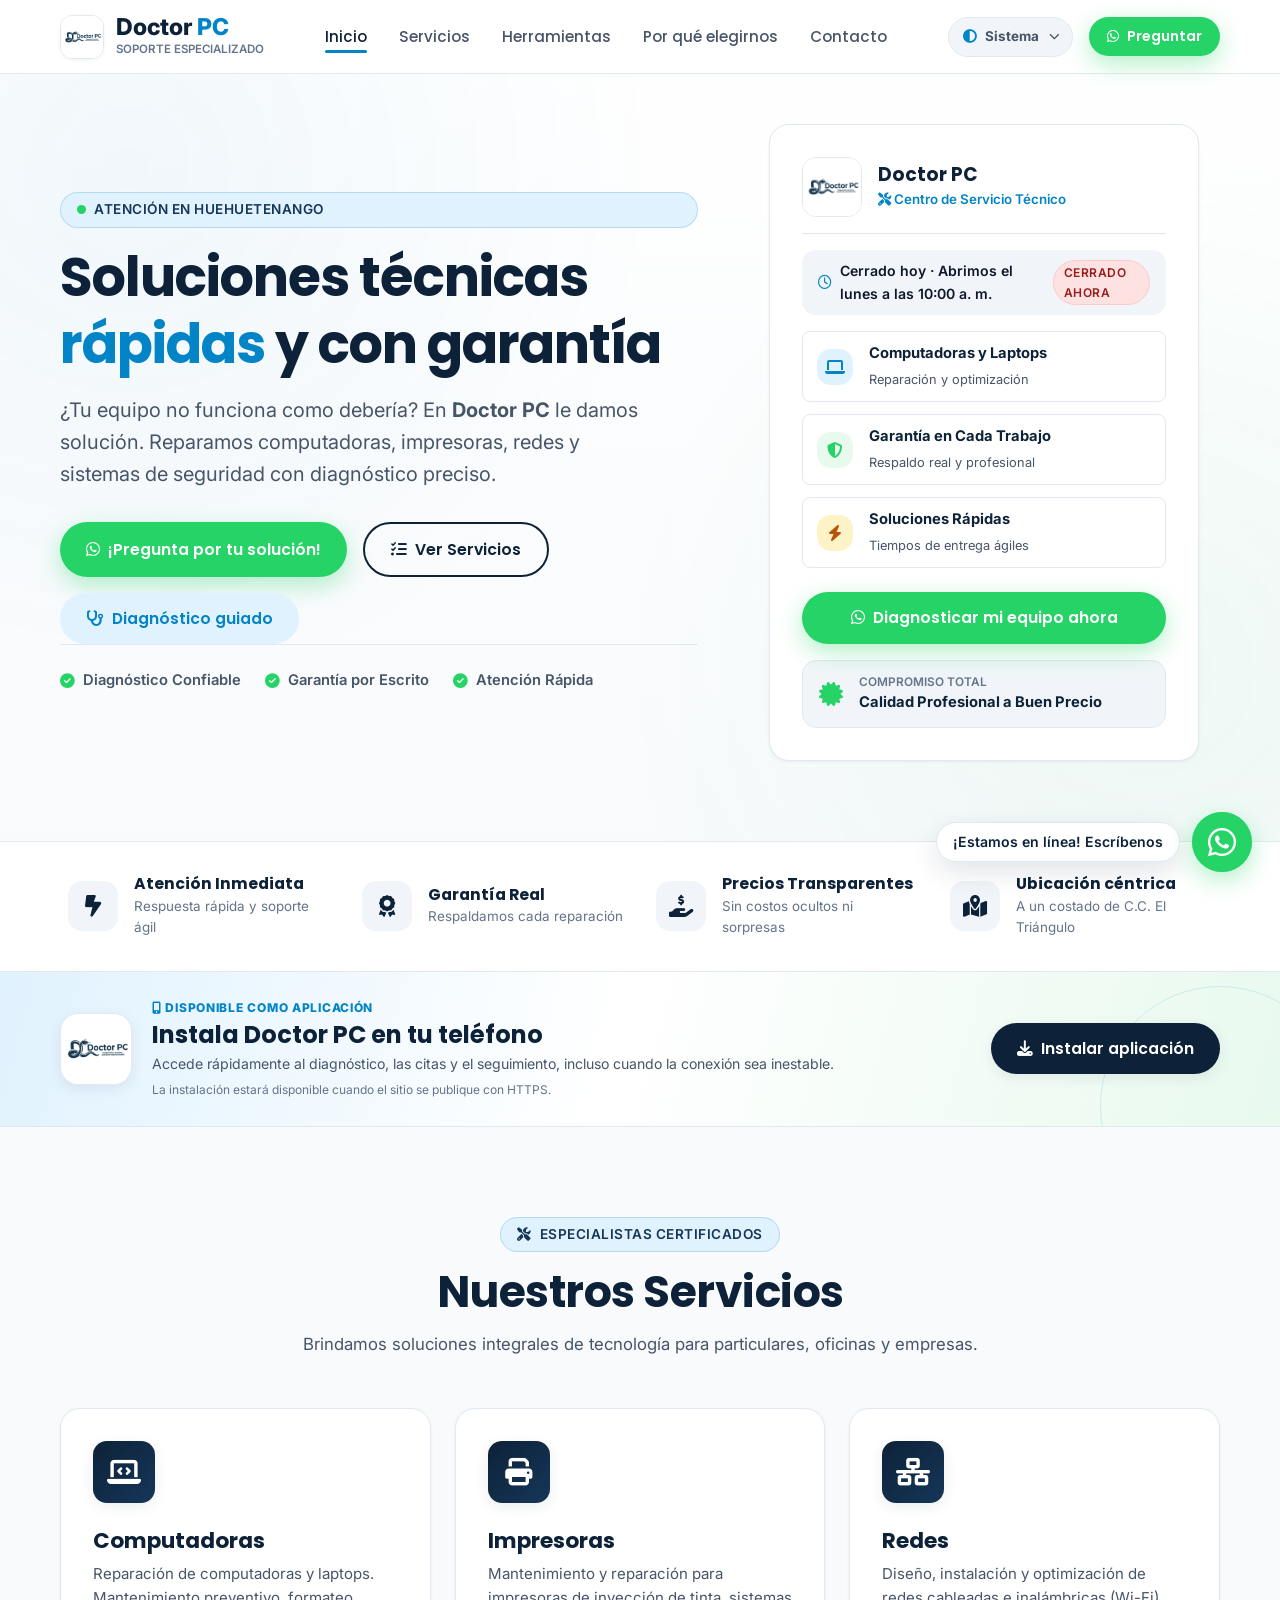
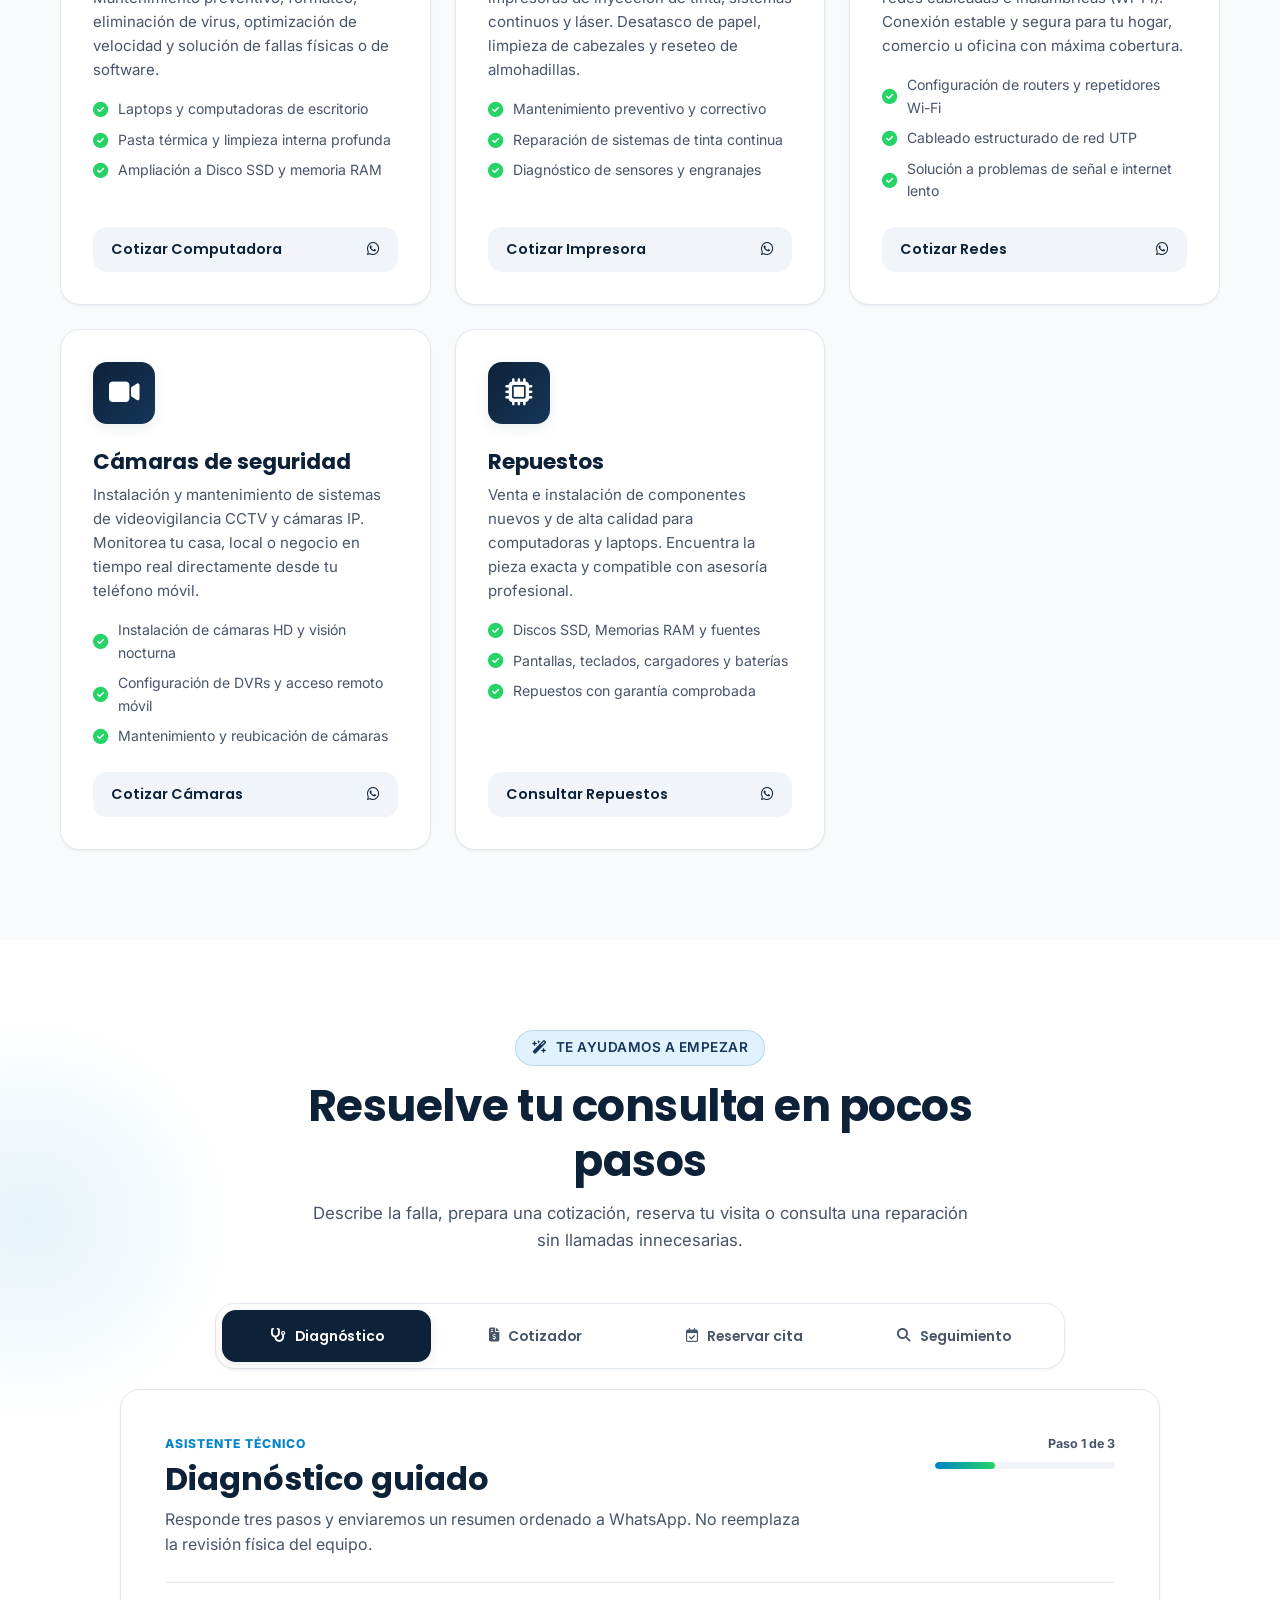
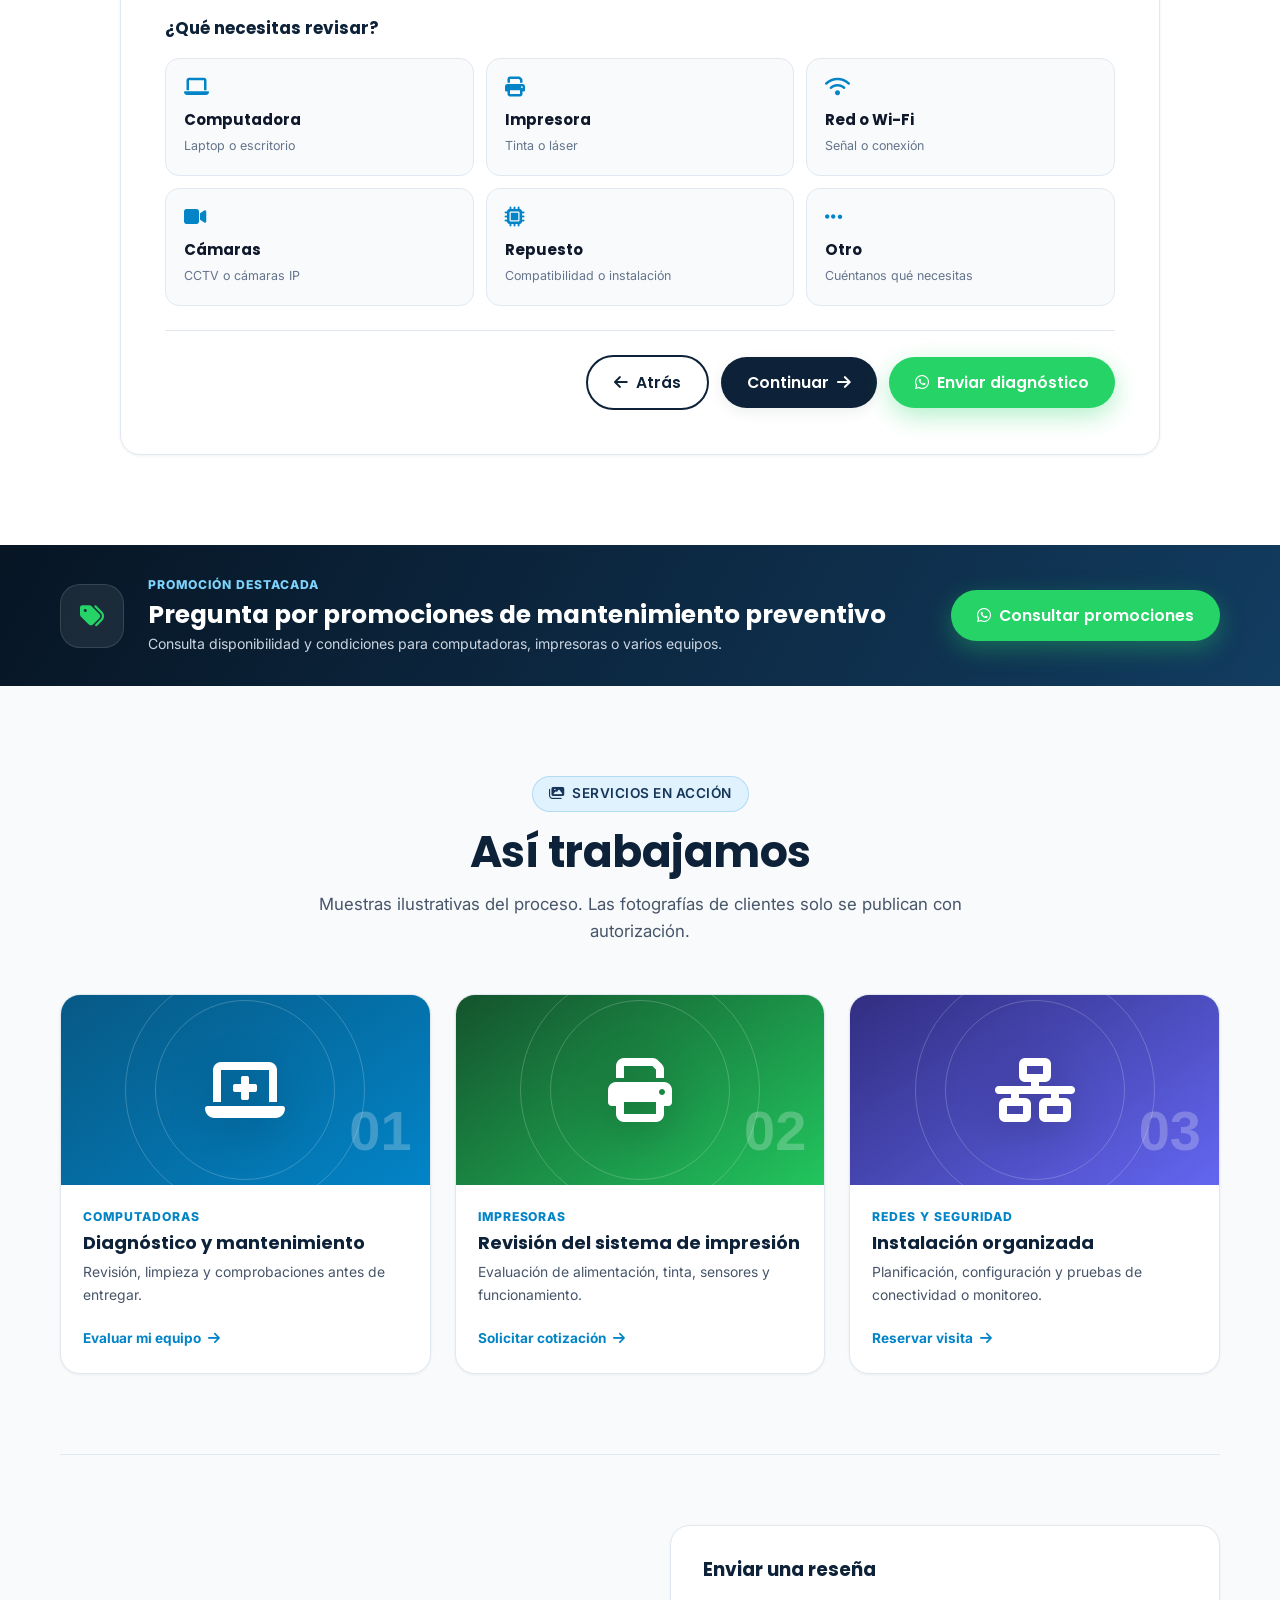
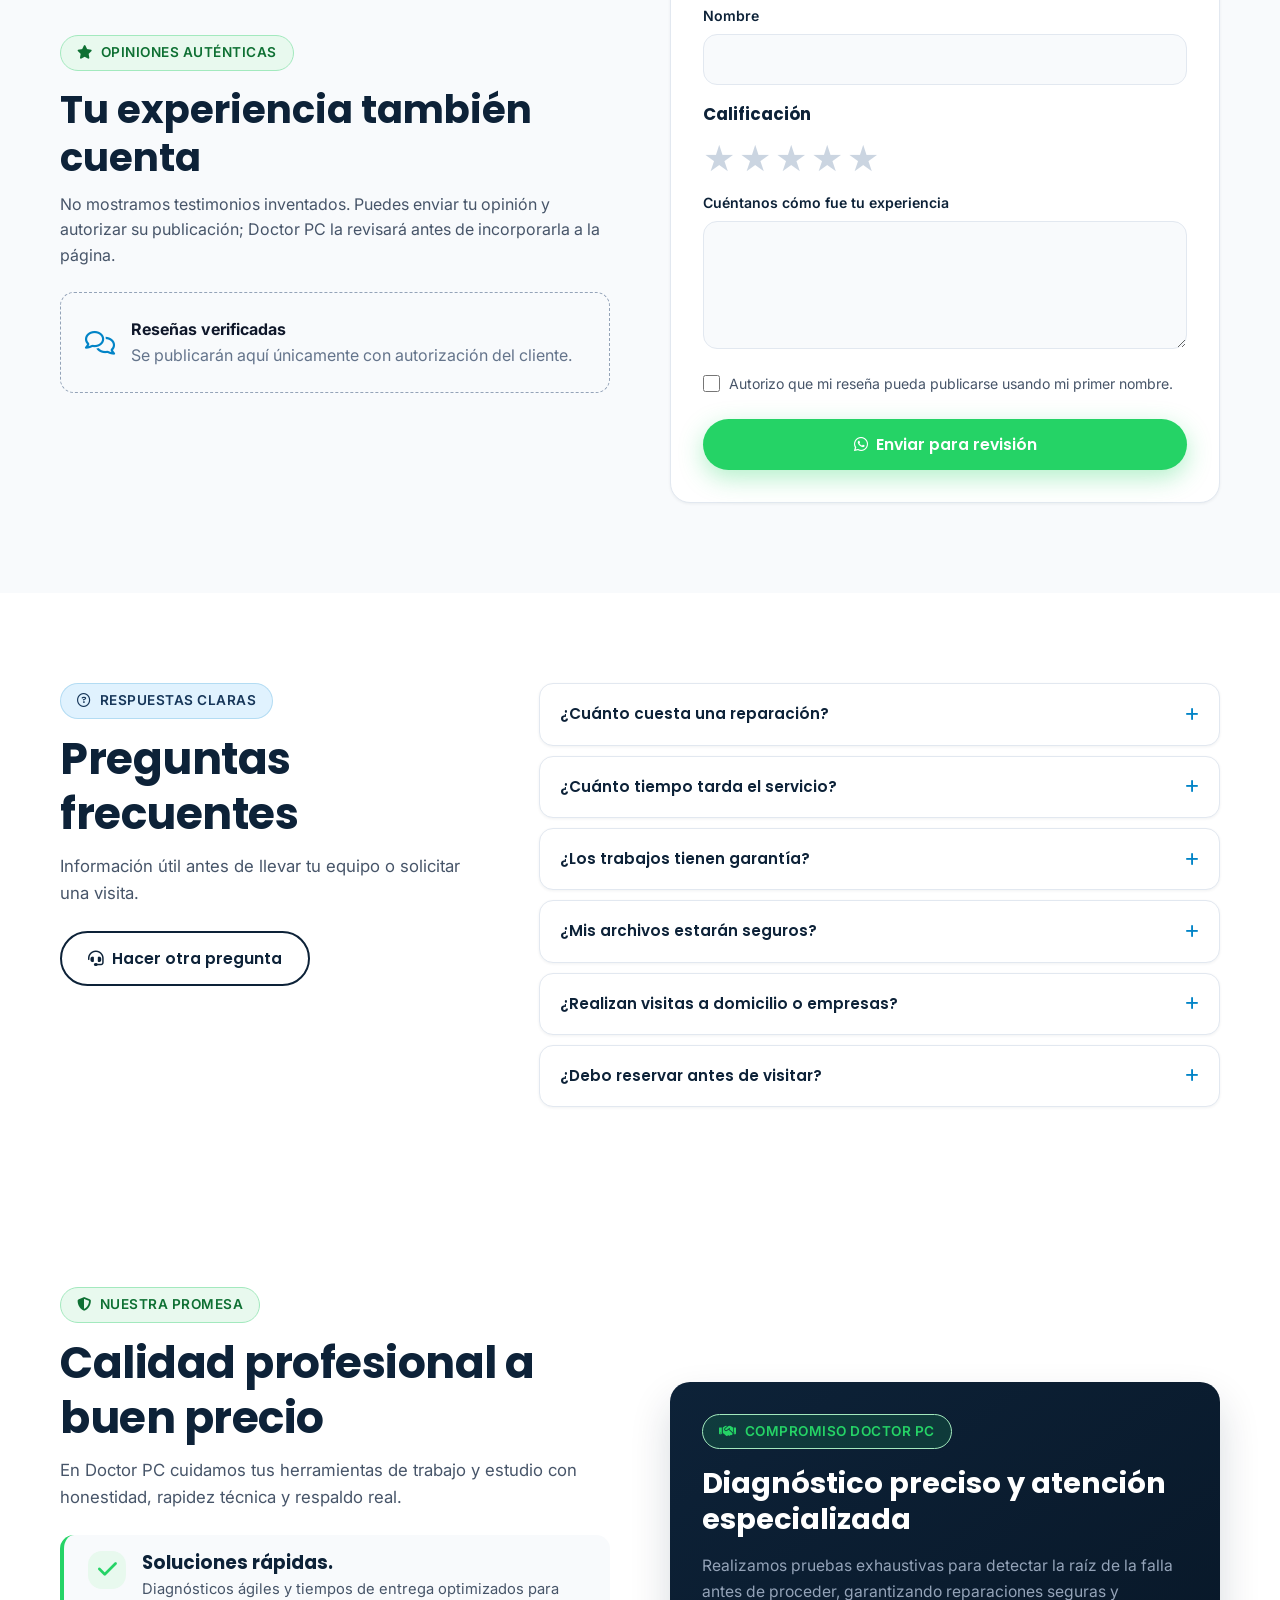
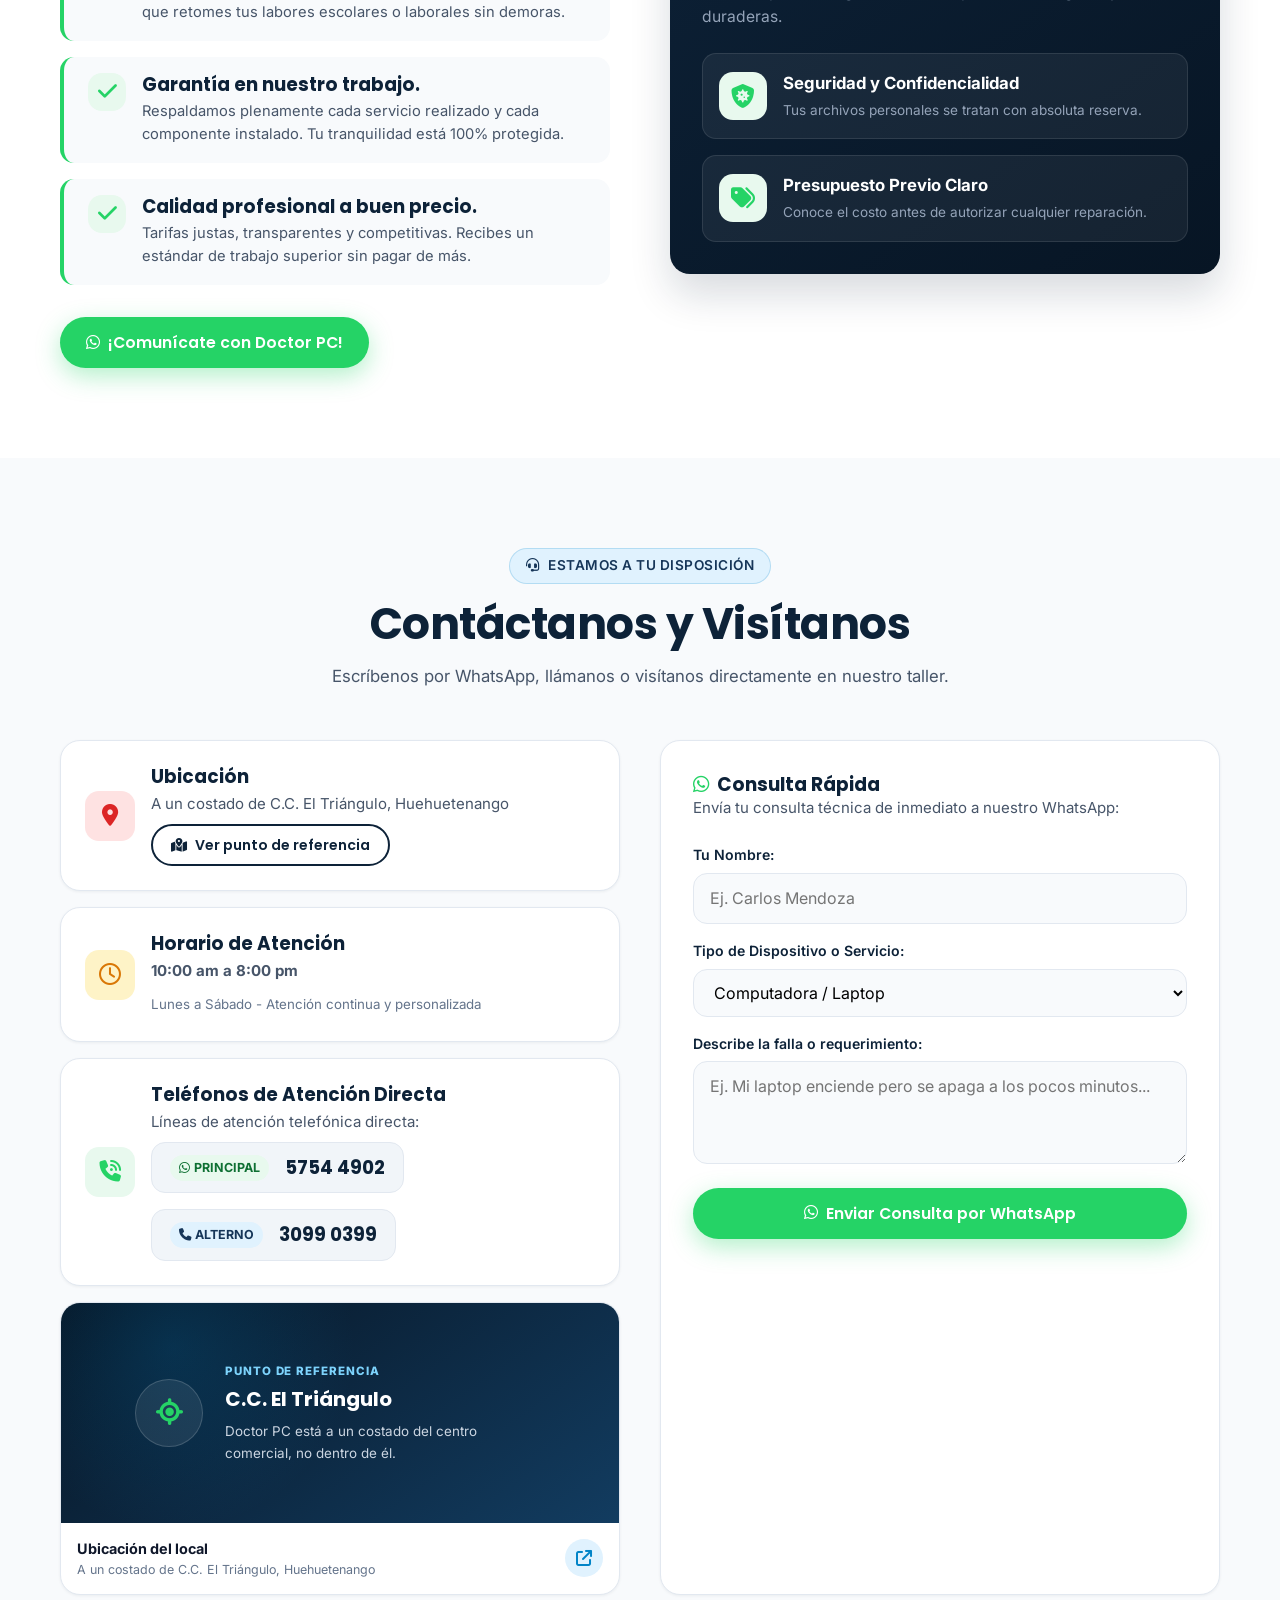
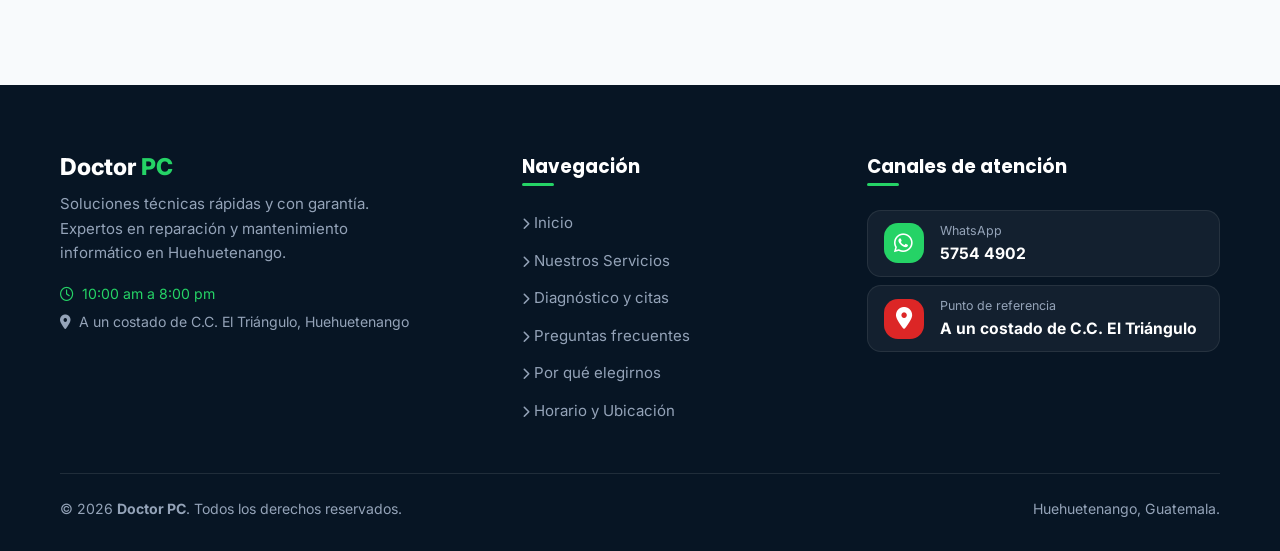
==== commit 24889ae3: "PWA" ====
--- a/index.html
+++ b/index.html
@@ -8,7 +8,30 @@
   <!-- Metadatos SEO y Redes Sociales -->
   <meta name="description" content="¿Tu equipo no funciona como debería? En Doctor PC le damos solución. Reparación de computadoras, impresoras, redes, cámaras y repuestos en Huehuetenango.">
   <meta name="theme-color" content="#0d2238">
-  <link rel="icon" type="image/jpeg" href="img/LogoDoctorPC.jpeg">
+  <meta name="application-name" content="Doctor PC">
+  <meta name="mobile-web-app-capable" content="yes">
+  <meta name="apple-mobile-web-app-capable" content="yes">
+  <meta name="apple-mobile-web-app-status-bar-style" content="default">
+  <meta name="apple-mobile-web-app-title" content="Doctor PC">
+  <link rel="manifest" href="manifest.webmanifest">
+  <link rel="icon" type="image/png" sizes="192x192" href="img/icons/icon-192.png">
+  <link rel="apple-touch-icon" sizes="180x180" href="img/icons/apple-touch-icon.png">
+
+  <!-- Aplica el tema antes de pintar la página para evitar destellos al cargar. -->
+  <script>
+    (() => {
+      const validThemes = ['light', 'dark', 'system'];
+      let preference = 'system';
+      try {
+        const savedTheme = localStorage.getItem('doctorpc-theme');
+        if (validThemes.includes(savedTheme)) preference = savedTheme;
+      } catch (_) {}
+      const isDark = preference === 'dark' ||
+        (preference === 'system' && matchMedia('(prefers-color-scheme: dark)').matches);
+      document.documentElement.dataset.theme = isDark ? 'dark' : 'light';
+      document.documentElement.dataset.themePreference = preference;
+    })();
+  </script>
 
   <!-- Fuentes Google: Poppins (Titulares) e Inter (Cuerpo) -->
   <link rel="preconnect" href="https://fonts.googleapis.com">
@@ -22,6 +45,7 @@
   <link rel="stylesheet" href="css/styles.css">
 </head>
 <body>
+  <a class="skip-link" href="#contenido-principal">Saltar al contenido principal</a>
 
   <!-- =========================================================================
        1. ENCABEZADO Y NAVEGACIÓN
@@ -42,10 +66,11 @@
         <ul class="nav-menu d-flex align-center" id="navMenu">
           <li><a href="#inicio" class="nav-link active">Inicio</a></li>
           <li><a href="#servicios" class="nav-link">Servicios</a></li>
+          <li><a href="#herramientas" class="nav-link">Herramientas</a></li>
           <li><a href="#por-que-elegirnos" class="nav-link">Por qué elegirnos</a></li>
           <li><a href="#contacto" class="nav-link">Contacto</a></li>
           <li class="mobile-cta w-100">
-            <a href="https://wa.me/50231393354" class="btn btn-whatsapp w-100" target="_blank" rel="noopener noreferrer">
+            <a href="https://wa.me/50257544902" class="btn btn-whatsapp w-100" target="_blank" rel="noopener noreferrer">
               <i class="fa-brands fa-whatsapp"></i> Cotizar por WhatsApp
             </a>
           </li>
@@ -54,7 +79,32 @@
 
       <!-- Acciones de Encabezado -->
       <div class="header-actions d-flex align-center gap-md">
-        <a href="https://wa.me/50231393354" class="btn btn-whatsapp btn-sm" target="_blank" rel="noopener noreferrer" aria-label="Preguntar por WhatsApp">
+        <!-- Selector desplegable de tema -->
+        <div class="theme-switcher" id="themeSwitcher">
+          <button class="theme-trigger" id="themeMenuButton" type="button" aria-haspopup="menu" aria-expanded="false" aria-controls="themeMenu" aria-label="Tema: Sistema">
+            <i class="fa-solid fa-circle-half-stroke theme-current-icon" aria-hidden="true"></i>
+            <span class="theme-current-label">Sistema</span>
+            <i class="fa-solid fa-chevron-down theme-chevron" aria-hidden="true"></i>
+          </button>
+          <div class="theme-menu" id="themeMenu" role="menu" aria-labelledby="themeMenuButton" hidden>
+            <button class="theme-option" type="button" role="menuitemradio" aria-checked="true" data-theme="system">
+              <i class="fa-solid fa-circle-half-stroke" aria-hidden="true"></i>
+              <span><strong>Sistema</strong><small>Usar la configuración del dispositivo</small></span>
+              <i class="fa-solid fa-check option-check" aria-hidden="true"></i>
+            </button>
+            <button class="theme-option" type="button" role="menuitemradio" aria-checked="false" data-theme="light">
+              <i class="fa-solid fa-sun" aria-hidden="true"></i>
+              <span><strong>Claro</strong><small>Fondo claro siempre</small></span>
+              <i class="fa-solid fa-check option-check" aria-hidden="true"></i>
+            </button>
+            <button class="theme-option" type="button" role="menuitemradio" aria-checked="false" data-theme="dark">
+              <i class="fa-solid fa-moon" aria-hidden="true"></i>
+              <span><strong>Oscuro</strong><small>Fondo oscuro siempre</small></span>
+              <i class="fa-solid fa-check option-check" aria-hidden="true"></i>
+            </button>
+          </div>
+        </div>
+        <a href="https://wa.me/50257544902" class="btn btn-whatsapp btn-sm" target="_blank" rel="noopener noreferrer" aria-label="Preguntar por WhatsApp">
           <i class="fa-brands fa-whatsapp"></i> Preguntar
         </a>
         <button class="menu-toggle" id="menuToggle" aria-label="Abrir menú" aria-expanded="false" aria-controls="navMenu">
@@ -65,9 +115,9 @@
   </header>
 
   <!-- Overlay para menú móvil -->
-  <div class="nav-overlay" id="navOverlay"></div>
-
-  <main>
+  <div class="nav-overlay" id="navOverlay" aria-hidden="true"></div>
+
+  <main id="contenido-principal">
     <!-- =========================================================================
          2. SECCIÓN PRINCIPAL (HERO)
          ========================================================================= -->
@@ -89,11 +139,14 @@
           </p>
 
           <div class="hero-actions d-flex flex-wrap gap-md">
-            <a href="https://wa.me/50231393354" class="btn btn-whatsapp" id="heroCtaWhatsapp" target="_blank" rel="noopener noreferrer">
+            <a href="https://wa.me/50257544902" class="btn btn-whatsapp" id="heroCtaWhatsapp" target="_blank" rel="noopener noreferrer">
               <i class="fa-brands fa-whatsapp"></i> ¡Pregunta por tu solución!
             </a>
             <a href="#servicios" class="btn btn-outline">
               <i class="fa-solid fa-list-check"></i> Ver Servicios
+            </a>
+            <a href="#herramientas" class="btn btn-ghost">
+              <i class="fa-solid fa-stethoscope"></i> Diagnóstico guiado
             </a>
           </div>
 
@@ -115,8 +168,8 @@
           </div>
 
           <div class="hero-status-pill flex-between">
-            <span class="d-flex align-center gap-sm"><i class="fa-regular fa-clock" style="color: var(--accent-blue);"></i> Hoy: 10:00 am a 8:00 pm</span>
-            <span class="badge badge-green" style="padding: 2px 10px; font-size: 0.75rem;">Abierto</span>
+            <span class="d-flex align-center gap-sm"><i class="fa-regular fa-clock" style="color: var(--accent-blue);"></i> <span id="businessHoursText">Hoy: 10:00 a. m. a 8:00 p. m.</span></span>
+            <span class="badge business-status" id="businessStatus" aria-live="polite">Consultando…</span>
           </div>
 
           <ul class="d-flex flex-column gap-xs">
@@ -134,7 +187,7 @@
             </li>
           </ul>
 
-          <a href="https://wa.me/50231393354" class="btn btn-whatsapp w-100" style="margin-top: var(--space-md);" target="_blank" rel="noopener noreferrer">
+          <a href="https://wa.me/50257544902" class="btn btn-whatsapp w-100" style="margin-top: var(--space-md);" target="_blank" rel="noopener noreferrer">
             <i class="fa-brands fa-whatsapp"></i> Diagnosticar mi equipo ahora
           </a>
 
@@ -170,8 +223,24 @@
         </div>
         <div class="trust-item d-flex align-center">
           <div class="icon-box icon-box-alt"><i class="fa-solid fa-map-location-dot"></i></div>
-          <div><h4>Ubicación Céntrica</h4><p>C.C. El Triángulo, Huehue</p></div>
-        </div>
+          <div><h4>Ubicación céntrica</h4><p>A un costado de C.C. El Triángulo</p></div>
+        </div>
+      </div>
+    </section>
+
+    <!-- INSTALACIÓN DE LA PWA -->
+    <section class="pwa-install-strip" id="pwaInstallSection" aria-labelledby="pwaInstallTitle">
+      <div class="container pwa-install-layout">
+        <img src="img/icons/icon-192.png" width="72" height="72" alt="" aria-hidden="true">
+        <div class="pwa-install-copy">
+          <span class="pwa-install-eyebrow"><i class="fa-solid fa-mobile-screen-button" aria-hidden="true"></i> Disponible como aplicación</span>
+          <h2 id="pwaInstallTitle">Instala Doctor PC en tu teléfono</h2>
+          <p>Accede rápidamente al diagnóstico, las citas y el seguimiento, incluso cuando la conexión sea inestable.</p>
+          <span class="pwa-install-status" id="pwaInstallStatus" role="status">Instalación disponible en teléfonos y computadoras compatibles.</span>
+        </div>
+        <button class="btn btn-primary install-app-trigger" type="button">
+          <i class="fa-solid fa-download" aria-hidden="true"></i> Instalar aplicación
+        </button>
       </div>
     </section>
 
@@ -197,7 +266,7 @@
               <li><i class="fa-solid fa-circle-check"></i> Pasta térmica y limpieza interna profunda</li>
               <li><i class="fa-solid fa-circle-check"></i> Ampliación a Disco SSD y memoria RAM</li>
             </ul>
-            <a href="https://wa.me/50231393354" class="service-btn flex-between" target="_blank" rel="noopener noreferrer">
+            <a href="https://wa.me/50257544902" class="service-btn flex-between js-service-whatsapp" data-service="Computadoras y laptops" target="_blank" rel="noopener noreferrer">
               <span>Cotizar Computadora</span><i class="fa-brands fa-whatsapp"></i>
             </a>
           </article>
@@ -212,7 +281,7 @@
               <li><i class="fa-solid fa-circle-check"></i> Reparación de sistemas de tinta continua</li>
               <li><i class="fa-solid fa-circle-check"></i> Diagnóstico de sensores y engranajes</li>
             </ul>
-            <a href="https://wa.me/50231393354" class="service-btn flex-between" target="_blank" rel="noopener noreferrer">
+            <a href="https://wa.me/50257544902" class="service-btn flex-between js-service-whatsapp" data-service="Impresoras" target="_blank" rel="noopener noreferrer">
               <span>Cotizar Impresora</span><i class="fa-brands fa-whatsapp"></i>
             </a>
           </article>
@@ -227,7 +296,7 @@
               <li><i class="fa-solid fa-circle-check"></i> Cableado estructurado de red UTP</li>
               <li><i class="fa-solid fa-circle-check"></i> Solución a problemas de señal e internet lento</li>
             </ul>
-            <a href="https://wa.me/50231393354" class="service-btn flex-between" target="_blank" rel="noopener noreferrer">
+            <a href="https://wa.me/50257544902" class="service-btn flex-between js-service-whatsapp" data-service="Redes e Internet" target="_blank" rel="noopener noreferrer">
               <span>Cotizar Redes</span><i class="fa-brands fa-whatsapp"></i>
             </a>
           </article>
@@ -242,7 +311,7 @@
               <li><i class="fa-solid fa-circle-check"></i> Configuración de DVRs y acceso remoto móvil</li>
               <li><i class="fa-solid fa-circle-check"></i> Mantenimiento y reubicación de cámaras</li>
             </ul>
-            <a href="https://wa.me/50231393354" class="service-btn flex-between" target="_blank" rel="noopener noreferrer">
+            <a href="https://wa.me/50257544902" class="service-btn flex-between js-service-whatsapp" data-service="Cámaras de seguridad" target="_blank" rel="noopener noreferrer">
               <span>Cotizar Cámaras</span><i class="fa-brands fa-whatsapp"></i>
             </a>
           </article>
@@ -257,10 +326,277 @@
               <li><i class="fa-solid fa-circle-check"></i> Pantallas, teclados, cargadores y baterías</li>
               <li><i class="fa-solid fa-circle-check"></i> Repuestos con garantía comprobada</li>
             </ul>
-            <a href="https://wa.me/50231393354" class="service-btn flex-between" target="_blank" rel="noopener noreferrer">
+            <a href="https://wa.me/50257544902" class="service-btn flex-between js-service-whatsapp" data-service="Repuestos y componentes" target="_blank" rel="noopener noreferrer">
               <span>Consultar Repuestos</span><i class="fa-brands fa-whatsapp"></i>
             </a>
           </article>
+        </div>
+      </div>
+    </section>
+
+    <!-- =========================================================================
+         CENTRO DE HERRAMIENTAS INTERACTIVAS
+         ========================================================================= -->
+    <section class="section section-alt tools-section" id="herramientas">
+      <div class="container">
+        <header class="section-header">
+          <span class="badge badge-blue"><i class="fa-solid fa-wand-magic-sparkles"></i> Te ayudamos a empezar</span>
+          <h2 class="section-title">Resuelve tu consulta en pocos pasos</h2>
+          <p class="section-desc">Describe la falla, prepara una cotización, reserva tu visita o consulta una reparación sin llamadas innecesarias.</p>
+        </header>
+
+        <div class="tool-tabs" role="tablist" aria-label="Herramientas de atención">
+          <button class="tool-tab is-active" id="tab-diagnostico" type="button" role="tab" aria-selected="true" aria-controls="panel-diagnostico" data-tool="diagnostico">
+            <i class="fa-solid fa-stethoscope" aria-hidden="true"></i><span>Diagnóstico</span>
+          </button>
+          <button class="tool-tab" id="tab-cotizador" type="button" role="tab" aria-selected="false" aria-controls="panel-cotizador" data-tool="cotizador" tabindex="-1">
+            <i class="fa-solid fa-file-invoice-dollar" aria-hidden="true"></i><span>Cotizador</span>
+          </button>
+          <button class="tool-tab" id="tab-cita" type="button" role="tab" aria-selected="false" aria-controls="panel-cita" data-tool="cita" tabindex="-1">
+            <i class="fa-regular fa-calendar-check" aria-hidden="true"></i><span>Reservar cita</span>
+          </button>
+          <button class="tool-tab" id="tab-seguimiento" type="button" role="tab" aria-selected="false" aria-controls="panel-seguimiento" data-tool="seguimiento" tabindex="-1">
+            <i class="fa-solid fa-magnifying-glass" aria-hidden="true"></i><span>Seguimiento</span>
+          </button>
+        </div>
+
+        <div class="tool-panels card">
+          <!-- Diagnóstico y test rápido -->
+          <section class="tool-panel is-active" id="panel-diagnostico" role="tabpanel" aria-labelledby="tab-diagnostico" data-panel="diagnostico">
+            <div class="tool-intro">
+              <div>
+                <span class="tool-kicker">Asistente técnico</span>
+                <h3>Diagnóstico guiado</h3>
+                <p>Responde tres pasos y enviaremos un resumen ordenado a WhatsApp. No reemplaza la revisión física del equipo.</p>
+              </div>
+              <div class="wizard-progress" aria-label="Progreso del diagnóstico">
+                <span class="wizard-progress-text" id="diagnosticProgressText">Paso 1 de 3</span>
+                <div class="progress-track"><span id="diagnosticProgressBar" style="width: 33.333%;"></span></div>
+              </div>
+            </div>
+
+            <form id="diagnosticWizard" novalidate>
+              <fieldset class="wizard-step is-active" data-step="1">
+                <legend>¿Qué necesitas revisar?</legend>
+                <div class="choice-grid">
+                  <label class="choice-card">
+                    <input type="radio" name="diagnosticDevice" value="Computadora o laptop" required>
+                    <span><i class="fa-solid fa-laptop" aria-hidden="true"></i><strong>Computadora</strong><small>Laptop o escritorio</small></span>
+                  </label>
+                  <label class="choice-card">
+                    <input type="radio" name="diagnosticDevice" value="Impresora" required>
+                    <span><i class="fa-solid fa-print" aria-hidden="true"></i><strong>Impresora</strong><small>Tinta o láser</small></span>
+                  </label>
+                  <label class="choice-card">
+                    <input type="radio" name="diagnosticDevice" value="Red o conexión Wi-Fi" required>
+                    <span><i class="fa-solid fa-wifi" aria-hidden="true"></i><strong>Red o Wi-Fi</strong><small>Señal o conexión</small></span>
+                  </label>
+                  <label class="choice-card">
+                    <input type="radio" name="diagnosticDevice" value="Sistema de cámaras" required>
+                    <span><i class="fa-solid fa-video" aria-hidden="true"></i><strong>Cámaras</strong><small>CCTV o cámaras IP</small></span>
+                  </label>
+                  <label class="choice-card">
+                    <input type="radio" name="diagnosticDevice" value="Repuesto o componente" required>
+                    <span><i class="fa-solid fa-microchip" aria-hidden="true"></i><strong>Repuesto</strong><small>Compatibilidad o instalación</small></span>
+                  </label>
+                  <label class="choice-card">
+                    <input type="radio" name="diagnosticDevice" value="Otro equipo o servicio" required>
+                    <span><i class="fa-solid fa-ellipsis" aria-hidden="true"></i><strong>Otro</strong><small>Cuéntanos qué necesitas</small></span>
+                  </label>
+                </div>
+              </fieldset>
+
+              <fieldset class="wizard-step" data-step="2" hidden>
+                <legend>¿Cuál describe mejor el problema?</legend>
+                <div class="choice-grid choice-grid-compact">
+                  <label class="choice-card"><input type="radio" name="diagnosticSymptom" value="No enciende" required><span><i class="fa-solid fa-power-off" aria-hidden="true"></i><strong>No enciende</strong></span></label>
+                  <label class="choice-card"><input type="radio" name="diagnosticSymptom" value="Funciona lento" required><span><i class="fa-solid fa-gauge-low" aria-hidden="true"></i><strong>Funciona lento</strong></span></label>
+                  <label class="choice-card"><input type="radio" name="diagnosticSymptom" value="Se calienta o se apaga" required><span><i class="fa-solid fa-temperature-high" aria-hidden="true"></i><strong>Se calienta</strong></span></label>
+                  <label class="choice-card"><input type="radio" name="diagnosticSymptom" value="Muestra un error" required><span><i class="fa-solid fa-triangle-exclamation" aria-hidden="true"></i><strong>Muestra un error</strong></span></label>
+                  <label class="choice-card"><input type="radio" name="diagnosticSymptom" value="Necesita instalación o configuración" required><span><i class="fa-solid fa-gears" aria-hidden="true"></i><strong>Instalación</strong></span></label>
+                  <label class="choice-card"><input type="radio" name="diagnosticSymptom" value="Otro problema" required><span><i class="fa-solid fa-comment-dots" aria-hidden="true"></i><strong>Otro problema</strong></span></label>
+                </div>
+              </fieldset>
+
+              <fieldset class="wizard-step" data-step="3" hidden>
+                <legend>Completa los detalles</legend>
+                <div class="form-grid">
+                  <div class="form-group">
+                    <label for="diagnosticName">Tu nombre</label>
+                    <input class="form-control" type="text" id="diagnosticName" name="diagnosticName" autocomplete="name" required placeholder="Ej. Andrea López">
+                  </div>
+                  <div class="form-group">
+                    <label for="diagnosticUrgency">¿Qué tan urgente es?</label>
+                    <select class="form-control" id="diagnosticUrgency" name="diagnosticUrgency">
+                      <option>Puede esperar algunos días</option>
+                      <option>Lo necesito pronto</option>
+                      <option>Es urgente</option>
+                    </select>
+                  </div>
+                  <div class="form-group form-group-full">
+                    <label for="diagnosticDetails">Describe qué ocurrió</label>
+                    <textarea class="form-control" id="diagnosticDetails" name="diagnosticDetails" rows="4" required placeholder="Indica desde cuándo ocurre, mensajes de error o cualquier detalle útil."></textarea>
+                  </div>
+                  <div class="form-group form-group-full">
+                    <label for="diagnosticPhoto">Fotografía opcional</label>
+                    <input class="visually-hidden" type="file" id="diagnosticPhoto" name="diagnosticPhoto" accept="image/jpeg,image/png,image/webp">
+                    <label class="file-drop" for="diagnosticPhoto">
+                      <i class="fa-regular fa-image" aria-hidden="true"></i>
+                      <span><strong id="diagnosticPhotoLabel">Seleccionar fotografía</strong><small>JPG, PNG o WebP · máximo 8 MB. WhatsApp se abrirá y podrás adjuntarla allí.</small></span>
+                    </label>
+                  </div>
+                </div>
+              </fieldset>
+
+              <p class="form-feedback" id="diagnosticFeedback" role="alert" hidden></p>
+              <div class="wizard-actions">
+                <button class="btn btn-outline" id="diagnosticBack" type="button" hidden><i class="fa-solid fa-arrow-left"></i> Atrás</button>
+                <button class="btn btn-primary" id="diagnosticNext" type="button">Continuar <i class="fa-solid fa-arrow-right"></i></button>
+                <button class="btn btn-whatsapp" id="diagnosticSubmit" type="submit" hidden><i class="fa-brands fa-whatsapp"></i> Enviar diagnóstico</button>
+              </div>
+            </form>
+          </section>
+
+          <!-- Cotizador -->
+          <section class="tool-panel" id="panel-cotizador" role="tabpanel" aria-labelledby="tab-cotizador" data-panel="cotizador" hidden>
+            <div class="tool-intro">
+              <div><span class="tool-kicker">Presupuesto sin sorpresas</span><h3>Cotizador orientativo</h3><p>Selecciona lo que necesitas. No inventamos un precio sin revisar el equipo; recibirás una solicitud completa para confirmar el monto antes de autorizar.</p></div>
+              <div class="privacy-chip"><i class="fa-solid fa-shield-halved"></i> Sin compromiso</div>
+            </div>
+            <form id="quoteForm">
+              <div class="quote-layout">
+                <div>
+                  <fieldset>
+                    <legend>Servicios requeridos</legend>
+                    <div class="check-list">
+                      <label><input type="checkbox" name="quoteServices" value="Diagnóstico técnico"><span>Diagnóstico técnico</span></label>
+                      <label><input type="checkbox" name="quoteServices" value="Mantenimiento o limpieza"><span>Mantenimiento o limpieza</span></label>
+                      <label><input type="checkbox" name="quoteServices" value="Reparación"><span>Reparación</span></label>
+                      <label><input type="checkbox" name="quoteServices" value="Instalación o configuración"><span>Instalación o configuración</span></label>
+                      <label><input type="checkbox" name="quoteServices" value="Repuesto"><span>Repuesto</span></label>
+                      <label><input type="checkbox" name="quoteServices" value="Visita técnica"><span>Visita técnica</span></label>
+                    </div>
+                  </fieldset>
+                  <div class="form-grid quote-fields">
+                    <div class="form-group"><label for="quoteDevice">Equipo o sistema</label><input class="form-control" id="quoteDevice" name="quoteDevice" required placeholder="Ej. Laptop Lenovo"></div>
+                    <div class="form-group"><label for="quoteLocation">Modalidad</label><select class="form-control" id="quoteLocation" name="quoteLocation"><option>Entrega en el taller</option><option>Solicitar visita técnica</option><option>Necesito orientación</option></select></div>
+                    <div class="form-group form-group-full"><label for="quoteNotes">Detalles adicionales</label><textarea class="form-control" id="quoteNotes" name="quoteNotes" rows="3" placeholder="Modelo, falla, cantidad de equipos o componentes requeridos."></textarea></div>
+                  </div>
+                </div>
+                <aside class="quote-summary" aria-live="polite">
+                  <span class="tool-kicker">Tu solicitud</span>
+                  <h4 id="quoteSummaryTitle">Aún no has seleccionado servicios</h4>
+                  <ul id="quoteSummaryList"><li>Elige una o varias opciones para preparar tu solicitud.</li></ul>
+                  <div class="quote-notice"><i class="fa-solid fa-circle-info"></i><span>El precio final se confirma después de conocer el modelo y evaluar la falla.</span></div>
+                  <button class="btn btn-whatsapp w-100" type="submit"><i class="fa-brands fa-whatsapp"></i> Solicitar cotización</button>
+                </aside>
+              </div>
+              <p class="form-feedback" id="quoteFeedback" role="alert" hidden></p>
+            </form>
+          </section>
+
+          <!-- Reserva -->
+          <section class="tool-panel" id="panel-cita" role="tabpanel" aria-labelledby="tab-cita" data-panel="cita" hidden>
+            <div class="tool-intro">
+              <div><span class="tool-kicker">Planifica tu visita</span><h3>Reserva de cita</h3><p>Elige una fecha y un horario disponible. La reserva se confirma personalmente por WhatsApp.</p></div>
+              <div class="privacy-chip"><i class="fa-regular fa-clock"></i> Lunes a sábado</div>
+            </div>
+            <form id="appointmentForm">
+              <div class="form-grid appointment-grid">
+                <div class="form-group"><label for="appointmentName">Nombre</label><input class="form-control" id="appointmentName" name="appointmentName" autocomplete="name" required></div>
+                <div class="form-group"><label for="appointmentService">Servicio</label><select class="form-control" id="appointmentService" name="appointmentService" required><option value="">Selecciona una opción</option><option>Computadora o laptop</option><option>Impresora</option><option>Redes e Internet</option><option>Cámaras de seguridad</option><option>Repuestos</option><option>Otro servicio</option></select></div>
+                <div class="form-group"><label for="appointmentDate">Fecha preferida</label><input class="form-control" type="date" id="appointmentDate" name="appointmentDate" required></div>
+                <div class="form-group"><label for="appointmentTime">Hora preferida</label><select class="form-control" id="appointmentTime" name="appointmentTime" required><option value="">Selecciona un horario</option><option>10:00 a. m.</option><option>11:00 a. m.</option><option>12:00 p. m.</option><option>1:00 p. m.</option><option>2:00 p. m.</option><option>3:00 p. m.</option><option>4:00 p. m.</option><option>5:00 p. m.</option><option>6:00 p. m.</option><option>7:00 p. m.</option></select></div>
+                <div class="form-group form-group-full"><label for="appointmentNotes">¿Qué debemos saber?</label><textarea class="form-control" id="appointmentNotes" name="appointmentNotes" rows="3" placeholder="Describe brevemente el equipo y el problema."></textarea></div>
+              </div>
+              <p class="form-feedback" id="appointmentFeedback" role="alert" hidden></p>
+              <div class="form-submit-row"><span><i class="fa-solid fa-circle-info"></i> La cita queda pendiente hasta recibir confirmación.</span><button class="btn btn-whatsapp" type="submit"><i class="fa-brands fa-whatsapp"></i> Solicitar cita</button></div>
+            </form>
+          </section>
+
+          <!-- Seguimiento -->
+          <section class="tool-panel" id="panel-seguimiento" role="tabpanel" aria-labelledby="tab-seguimiento" data-panel="seguimiento" hidden>
+            <div class="tracking-layout">
+              <div>
+                <span class="tool-kicker">Consulta privada</span>
+                <h3>Seguimiento de reparación</h3>
+                <p>Ingresa el código de orden recibido al entregar tu equipo. Por seguridad, el estado y los datos del cliente se confirman directamente por WhatsApp.</p>
+                <form id="trackingForm" class="tracking-form">
+                  <div class="form-group"><label for="trackingCode">Código de orden</label><input class="form-control code-input" id="trackingCode" name="trackingCode" required minlength="4" maxlength="24" autocomplete="off" placeholder="Ej. DPC-1042"></div>
+                  <button class="btn btn-whatsapp" type="submit"><i class="fa-brands fa-whatsapp"></i> Consultar estado</button>
+                </form>
+                <p class="form-feedback" id="trackingFeedback" role="alert" hidden></p>
+              </div>
+              <div class="tracking-visual" aria-hidden="true">
+                <span class="tracking-line"></span>
+                <div class="tracking-point is-complete"><i class="fa-solid fa-box-open"></i><span>Recibido</span></div>
+                <div class="tracking-point is-current"><i class="fa-solid fa-screwdriver-wrench"></i><span>En revisión</span></div>
+                <div class="tracking-point"><i class="fa-solid fa-circle-check"></i><span>Listo</span></div>
+              </div>
+            </div>
+          </section>
+        </div>
+      </div>
+    </section>
+
+    <!-- PROMOCIONES CONFIGURABLES -->
+    <section class="promo-strip" id="promotionBanner" aria-labelledby="promoTitle">
+      <div class="container promo-grid">
+        <div class="promo-icon"><i class="fa-solid fa-tags" aria-hidden="true"></i></div>
+        <div><span class="promo-eyebrow" id="promoEyebrow">Promoción destacada</span><h2 id="promoTitle">Pregunta por promociones de mantenimiento preventivo</h2><p id="promoDescription">Consulta disponibilidad y condiciones para computadoras, impresoras o varios equipos.</p></div>
+        <a class="btn btn-whatsapp js-service-whatsapp" id="promoAction" data-service="Promociones vigentes de mantenimiento preventivo" href="https://wa.me/50257544902" target="_blank" rel="noopener noreferrer"><i class="fa-brands fa-whatsapp"></i> Consultar promociones</a>
+      </div>
+    </section>
+
+    <!-- TRABAJOS, PROCESO Y RESEÑAS -->
+    <section class="section" id="trabajos">
+      <div class="container">
+        <header class="section-header">
+          <span class="badge badge-blue"><i class="fa-solid fa-images"></i> Servicios en acción</span>
+          <h2 class="section-title">Así trabajamos</h2>
+          <p class="section-desc">Muestras ilustrativas del proceso. Las fotografías de clientes solo se publican con autorización.</p>
+        </header>
+        <div class="work-gallery">
+          <article class="work-card"><div class="work-visual work-visual-laptop"><i class="fa-solid fa-laptop-medical"></i><span>01</span></div><div><span class="work-label">Computadoras</span><h3>Diagnóstico y mantenimiento</h3><p>Revisión, limpieza y comprobaciones antes de entregar.</p><a href="#herramientas" class="work-link" data-open-tool="diagnostico">Evaluar mi equipo <i class="fa-solid fa-arrow-right"></i></a></div></article>
+          <article class="work-card"><div class="work-visual work-visual-printer"><i class="fa-solid fa-print"></i><span>02</span></div><div><span class="work-label">Impresoras</span><h3>Revisión del sistema de impresión</h3><p>Evaluación de alimentación, tinta, sensores y funcionamiento.</p><a href="#herramientas" class="work-link" data-open-tool="cotizador">Solicitar cotización <i class="fa-solid fa-arrow-right"></i></a></div></article>
+          <article class="work-card"><div class="work-visual work-visual-network"><i class="fa-solid fa-network-wired"></i><span>03</span></div><div><span class="work-label">Redes y seguridad</span><h3>Instalación organizada</h3><p>Planificación, configuración y pruebas de conectividad o monitoreo.</p><a href="#herramientas" class="work-link" data-open-tool="cita">Reservar visita <i class="fa-solid fa-arrow-right"></i></a></div></article>
+        </div>
+
+        <div class="reviews-layout">
+          <div class="review-copy">
+            <span class="badge badge-green"><i class="fa-solid fa-star"></i> Opiniones auténticas</span>
+            <h2>Tu experiencia también cuenta</h2>
+            <p>No mostramos testimonios inventados. Puedes enviar tu opinión y autorizar su publicación; Doctor PC la revisará antes de incorporarla a la página.</p>
+            <div class="review-empty"><i class="fa-regular fa-comments"></i><span><strong>Reseñas verificadas</strong>Se publicarán aquí únicamente con autorización del cliente.</span></div>
+          </div>
+          <form class="card review-form" id="reviewForm">
+            <h3>Enviar una reseña</h3>
+            <div class="form-group"><label for="reviewName">Nombre</label><input class="form-control" id="reviewName" name="reviewName" autocomplete="name" required></div>
+            <fieldset class="rating-field"><legend>Calificación</legend><div class="star-rating" aria-label="Calificación de una a cinco estrellas"><input type="radio" id="star5" name="rating" value="5" required><label for="star5" aria-label="5 estrellas">★</label><input type="radio" id="star4" name="rating" value="4"><label for="star4" aria-label="4 estrellas">★</label><input type="radio" id="star3" name="rating" value="3"><label for="star3" aria-label="3 estrellas">★</label><input type="radio" id="star2" name="rating" value="2"><label for="star2" aria-label="2 estrellas">★</label><input type="radio" id="star1" name="rating" value="1"><label for="star1" aria-label="1 estrella">★</label></div></fieldset>
+            <div class="form-group"><label for="reviewText">Cuéntanos cómo fue tu experiencia</label><textarea class="form-control" id="reviewText" name="reviewText" rows="4" minlength="10" required></textarea></div>
+            <label class="consent-check"><input type="checkbox" id="reviewConsent" name="reviewConsent"><span>Autorizo que mi reseña pueda publicarse usando mi primer nombre.</span></label>
+            <button class="btn btn-whatsapp w-100" type="submit"><i class="fa-brands fa-whatsapp"></i> Enviar para revisión</button>
+          </form>
+        </div>
+      </div>
+    </section>
+
+    <!-- PREGUNTAS FRECUENTES -->
+    <section class="section section-alt" id="preguntas">
+      <div class="container faq-layout">
+        <div class="faq-intro">
+          <span class="badge badge-blue"><i class="fa-regular fa-circle-question"></i> Respuestas claras</span>
+          <h2 class="section-title">Preguntas frecuentes</h2>
+          <p class="section-desc">Información útil antes de llevar tu equipo o solicitar una visita.</p>
+          <a href="#contacto" class="btn btn-outline"><i class="fa-solid fa-headset"></i> Hacer otra pregunta</a>
+        </div>
+        <div class="faq-list">
+          <details class="faq-item"><summary>¿Cuánto cuesta una reparación?<i class="fa-solid fa-plus"></i></summary><p>Depende del equipo, la falla y los repuestos necesarios. Primero se revisan los detalles y se confirma el presupuesto antes de proceder.</p></details>
+          <details class="faq-item"><summary>¿Cuánto tiempo tarda el servicio?<i class="fa-solid fa-plus"></i></summary><p>El tiempo varía según el diagnóstico, la disponibilidad de repuestos y la complejidad. Al recibir el equipo se proporciona una estimación más precisa.</p></details>
+          <details class="faq-item"><summary>¿Los trabajos tienen garantía?<i class="fa-solid fa-plus"></i></summary><p>Sí. La cobertura depende del servicio o componente instalado y se comunica claramente al entregar el trabajo.</p></details>
+          <details class="faq-item"><summary>¿Mis archivos estarán seguros?<i class="fa-solid fa-plus"></i></summary><p>La información se trata con confidencialidad. Cuando sea posible, se recomienda realizar una copia de seguridad antes de cualquier reparación.</p></details>
+          <details class="faq-item"><summary>¿Realizan visitas a domicilio o empresas?<i class="fa-solid fa-plus"></i></summary><p>Puedes solicitar una visita para redes, cámaras u otros casos. La disponibilidad y el costo de traslado se confirman por WhatsApp.</p></details>
+          <details class="faq-item"><summary>¿Debo reservar antes de visitar?<i class="fa-solid fa-plus"></i></summary><p>No es obligatorio, pero reservar ayuda a confirmar disponibilidad y reduce el tiempo de espera.</p></details>
         </div>
       </div>
     </section>
@@ -273,7 +609,7 @@
         
         <!-- Propuesta y Lista de Puntos Fuertes -->
         <div>
-          <span class="badge badge-green"><i class="fa-solid fa-shield-check"></i> Nuestra Promesa</span>
+          <span class="badge badge-green"><i class="fa-solid fa-shield-halved"></i> Nuestra Promesa</span>
           <h2 class="section-title">Calidad profesional a buen precio</h2>
           <p class="section-desc">En Doctor PC cuidamos tus herramientas de trabajo y estudio con honestidad, rapidez técnica y respaldo real.</p>
 
@@ -301,7 +637,7 @@
             </li>
           </ul>
 
-          <a href="https://wa.me/50231393354" class="btn btn-whatsapp" target="_blank" rel="noopener noreferrer">
+          <a href="https://wa.me/50257544902" class="btn btn-whatsapp" target="_blank" rel="noopener noreferrer">
             <i class="fa-brands fa-whatsapp"></i> ¡Comunícate con Doctor PC!
           </a>
         </div>
@@ -350,7 +686,7 @@
                 <h3>Ubicación</h3>
                 <p>A un costado de C.C. El Triángulo, Huehuetenango</p>
                 <a href="https://www.google.com/maps/search/C.C.+El+Triangulo+Huehuetenango" class="btn btn-outline btn-sm" target="_blank" rel="noopener noreferrer">
-                  <i class="fa-solid fa-map-location-dot"></i> Ver en Google Maps
+                  <i class="fa-solid fa-map-location-dot"></i> Ver punto de referencia
                 </a>
               </div>
             </div>
@@ -374,20 +710,32 @@
                 <div class="contact-phones-display">
                   <div class="phone-item d-flex align-center">
                     <span class="phone-label d-flex align-center"><i class="fa-brands fa-whatsapp"></i> Principal</span>
-                    <span class="phone-number">5754 4902</span>
+                    <a class="phone-number" href="tel:+50257544902">5754 4902</a>
                   </div>
                   <div class="phone-item secondary d-flex align-center">
                     <span class="phone-label d-flex align-center"><i class="fa-solid fa-phone"></i> Alterno</span>
-                    <span class="phone-number">3099 0399</span>
+                    <a class="phone-number" href="tel:+50230990399">3099 0399</a>
                   </div>
                 </div>
               </div>
             </div>
 
+            <!-- Mapa -->
+            <div class="map-card">
+              <div class="map-reference-visual">
+                <i class="fa-solid fa-location-crosshairs" aria-hidden="true"></i>
+                <div><span>Punto de referencia</span><strong>C.C. El Triángulo</strong><p>Doctor PC está a un costado del centro comercial, no dentro de él.</p></div>
+              </div>
+              <div class="map-card-info flex-between">
+                <div><strong>Ubicación del local</strong><span>A un costado de C.C. El Triángulo, Huehuetenango</span></div>
+                <a href="https://www.google.com/maps/search/C.C.+El+Triangulo+Huehuetenango" target="_blank" rel="noopener noreferrer" aria-label="Abrir el centro comercial como punto de referencia en Google Maps"><i class="fa-solid fa-arrow-up-right-from-square"></i></a>
+              </div>
+            </div>
+
           </address>
 
           <!-- Asistente Interactivo de WhatsApp -->
-          <form class="card" id="whatsappQuickForm" onsubmit="return false;">
+          <form class="card" id="whatsappQuickForm">
             <div style="margin-bottom: var(--space-lg);">
               <h3 class="d-flex align-center gap-sm"><i class="fa-brands fa-whatsapp" style="color: var(--accent-green);"></i> Consulta Rápida</h3>
               <p style="color: var(--text-sub); font-size: 0.94rem;">Envía tu consulta técnica de inmediato a nuestro WhatsApp:</p>
@@ -415,7 +763,7 @@
               <textarea id="clientProblem" class="form-control" rows="3" placeholder="Ej. Mi laptop enciende pero se apaga a los pocos minutos..."></textarea>
             </div>
 
-            <button type="button" class="btn btn-whatsapp w-100" id="btnSendCustomWhatsapp">
+            <button type="submit" class="btn btn-whatsapp w-100" id="btnSendCustomWhatsapp">
               <i class="fa-brands fa-whatsapp"></i> Enviar Consulta por WhatsApp
             </button>
           </form>
@@ -441,7 +789,7 @@
             <i class="fa-regular fa-clock"></i> <span>10:00 am a 8:00 pm</span>
           </div>
           <div class="d-flex align-center gap-sm" style="color: #94a3b8; font-size: 0.88rem;">
-            <i class="fa-solid fa-location-dot"></i> <span>C.C. El Triángulo, Huehuetenango</span>
+            <i class="fa-solid fa-location-dot"></i> <span>A un costado de C.C. El Triángulo, Huehuetenango</span>
           </div>
         </div>
 
@@ -451,21 +799,23 @@
           <ul class="footer-links">
             <li><a href="#inicio"><i class="fa-solid fa-chevron-right" style="font-size: 0.75rem;"></i> Inicio</a></li>
             <li><a href="#servicios"><i class="fa-solid fa-chevron-right" style="font-size: 0.75rem;"></i> Nuestros Servicios</a></li>
+            <li><a href="#herramientas"><i class="fa-solid fa-chevron-right" style="font-size: 0.75rem;"></i> Diagnóstico y citas</a></li>
+            <li><a href="#preguntas"><i class="fa-solid fa-chevron-right" style="font-size: 0.75rem;"></i> Preguntas frecuentes</a></li>
             <li><a href="#por-que-elegirnos"><i class="fa-solid fa-chevron-right" style="font-size: 0.75rem;"></i> Por qué elegirnos</a></li>
             <li><a href="#contacto"><i class="fa-solid fa-chevron-right" style="font-size: 0.75rem;"></i> Horario y Ubicación</a></li>
           </ul>
         </div>
 
-        <!-- Redes Sociales -->
+        <!-- Canales verificados -->
         <div class="footer-col">
-          <h4>Síguenos en Redes</h4>
-          <a href="https://instagram.com" target="_blank" rel="noopener noreferrer" class="social-pill instagram d-flex align-center">
-            <div class="icon-box"><i class="fa-brands fa-instagram"></i></div>
-            <div class="d-flex flex-column"><span>Instagram</span><strong>@DoctorPC_</strong></div>
+          <h4>Canales de atención</h4>
+          <a href="https://wa.me/50257544902" target="_blank" rel="noopener noreferrer" class="social-pill whatsapp d-flex align-center">
+            <div class="icon-box"><i class="fa-brands fa-whatsapp"></i></div>
+            <div class="d-flex flex-column"><span>WhatsApp</span><strong>5754 4902</strong></div>
           </a>
-          <a href="https://facebook.com" target="_blank" rel="noopener noreferrer" class="social-pill facebook d-flex align-center">
-            <div class="icon-box"><i class="fa-brands fa-facebook-f"></i></div>
-            <div class="d-flex flex-column"><span>Facebook</span><strong>@DoctorPC_</strong></div>
+          <a href="https://www.google.com/maps/search/C.C.+El+Triangulo+Huehuetenango" target="_blank" rel="noopener noreferrer" class="social-pill maps d-flex align-center">
+            <div class="icon-box"><i class="fa-solid fa-location-dot"></i></div>
+            <div class="d-flex flex-column"><span>Punto de referencia</span><strong>A un costado de C.C. El Triángulo</strong></div>
           </a>
         </div>
       </div>
@@ -482,7 +832,7 @@
        ========================================================================= -->
   <aside class="whatsapp-floating d-flex align-center" aria-label="Contacto flotante">
     <span class="whatsapp-tooltip">¡Estamos en línea! Escríbenos</span>
-    <a href="https://wa.me/50231393354" class="whatsapp-btn-circle flex-center" id="floatingWhatsappBtn" target="_blank" rel="noopener noreferrer" aria-label="Chat de WhatsApp">
+    <a href="https://wa.me/50257544902" class="whatsapp-btn-circle flex-center" id="floatingWhatsappBtn" target="_blank" rel="noopener noreferrer" aria-label="Chat de WhatsApp">
       <i class="fa-brands fa-whatsapp"></i>
     </a>
   </aside>
@@ -490,6 +840,30 @@
   <button class="scroll-top-btn flex-center" id="scrollTopBtn" aria-label="Volver arriba">
     <i class="fa-solid fa-arrow-up"></i>
   </button>
+
+  <!-- Ayuda de instalación para navegadores sin aviso automático -->
+  <dialog class="install-dialog" id="installHelpDialog" aria-labelledby="installDialogTitle">
+    <div class="install-dialog-header flex-between">
+      <div class="d-flex align-center gap-md">
+        <img src="img/icons/icon-192.png" width="52" height="52" alt="">
+        <div><span>Aplicación web</span><h2 id="installDialogTitle">Instalar Doctor PC</h2></div>
+      </div>
+      <button class="dialog-close flex-center" type="button" data-close-install-dialog aria-label="Cerrar"><i class="fa-solid fa-xmark"></i></button>
+    </div>
+    <div class="install-instructions" id="installInstructions">
+      <p>Usa el menú de tu navegador y selecciona <strong>Instalar aplicación</strong> o <strong>Agregar a la pantalla de inicio</strong>.</p>
+    </div>
+    <div class="install-benefits">
+      <span><i class="fa-solid fa-bolt"></i> Acceso rápido</span>
+      <span><i class="fa-solid fa-wifi"></i> Contenido básico sin conexión</span>
+      <span><i class="fa-solid fa-rotate"></i> Actualizaciones automáticas</span>
+    </div>
+  </dialog>
+
+  <aside class="pwa-update-toast" id="pwaUpdateToast" role="status" hidden>
+    <div><strong>Nueva versión disponible</strong><span>Actualiza para obtener las últimas mejoras.</span></div>
+    <button class="btn btn-primary btn-sm" id="pwaUpdateButton" type="button">Actualizar</button>
+  </aside>
 
   <!-- Lógica JavaScript Optimizada -->
   <script src="js/script.js"></script>
--- a/css/styles.css
+++ b/css/styles.css
@@ -56,7 +56,9 @@
 }
 
 /* 2. RESET Y REGLAS BASE */
-*, *::before, *::after {
+*,
+*::before,
+*::after {
   box-sizing: border-box;
   margin: 0;
   padding: 0;
@@ -77,6 +79,29 @@
   -webkit-font-smoothing: antialiased;
 }
 
+.skip-link {
+  position: fixed;
+  top: 10px;
+  left: 10px;
+  z-index: 2000;
+  padding: 10px 16px;
+  border-radius: var(--radius-sm);
+  background: var(--primary);
+  color: var(--text-white);
+  font-weight: 700;
+  transform: translateY(-150%);
+  transition: transform var(--trans);
+}
+
+.skip-link:focus {
+  transform: translateY(0);
+}
+
+:where(a, button, input, select, textarea):focus-visible {
+  outline: 3px solid var(--accent-blue);
+  outline-offset: 3px;
+}
+
 img {
   max-width: 100%;
   height: auto;
@@ -93,13 +118,23 @@
   list-style: none;
 }
 
-button, input, select, textarea {
+button,
+input,
+select,
+textarea {
   font: inherit;
   border: none;
   background: none;
 }
 
-h1, h2, h3, h4 {
+button {
+  color: inherit;
+}
+
+h1,
+h2,
+h3,
+h4 {
   font-family: var(--font-head);
   color: var(--primary);
   font-weight: 700;
@@ -114,20 +149,62 @@
   padding: 0 20px;
 }
 
-.d-flex { display: flex; }
-.flex-center { display: flex; align-items: center; justify-content: center; }
-.flex-between { display: flex; align-items: center; justify-content: space-between; }
-.flex-column { display: flex; flex-direction: column; }
-.flex-wrap { flex-wrap: wrap; }
-.align-center { align-items: center; }
-.text-center { text-align: center; }
-.w-100 { width: 100%; }
-
-.gap-xs { gap: var(--space-xs); }
-.gap-sm { gap: var(--space-sm); }
-.gap-md { gap: var(--space-md); }
-.gap-lg { gap: var(--space-lg); }
-.gap-xl { gap: var(--space-xl); }
+.d-flex {
+  display: flex;
+}
+
+.flex-center {
+  display: flex;
+  align-items: center;
+  justify-content: center;
+}
+
+.flex-between {
+  display: flex;
+  align-items: center;
+  justify-content: space-between;
+}
+
+.flex-column {
+  display: flex;
+  flex-direction: column;
+}
+
+.flex-wrap {
+  flex-wrap: wrap;
+}
+
+.align-center {
+  align-items: center;
+}
+
+.text-center {
+  text-align: center;
+}
+
+.w-100 {
+  width: 100%;
+}
+
+.gap-xs {
+  gap: var(--space-xs);
+}
+
+.gap-sm {
+  gap: var(--space-sm);
+}
+
+.gap-md {
+  gap: var(--space-md);
+}
+
+.gap-lg {
+  gap: var(--space-lg);
+}
+
+.gap-xl {
+  gap: var(--space-xl);
+}
 
 .grid {
   display: grid;
@@ -232,6 +309,20 @@
   background: var(--accent-green-bg);
   color: #0e7033;
   border: 1px solid var(--accent-green-border);
+}
+
+.business-status {
+  padding: 2px 10px;
+  border: 1px solid var(--accent-green-border);
+  background: var(--accent-green-bg);
+  color: #0e7033;
+  font-size: 0.75rem;
+}
+
+.business-status.is-closed {
+  border-color: #fecaca;
+  background: #fee2e2;
+  color: #991b1b;
 }
 
 .status-dot {
@@ -287,6 +378,40 @@
   font-size: 0.88rem;
 }
 
+.btn-primary {
+  background: var(--primary);
+  color: var(--text-white);
+  box-shadow: var(--shadow-md);
+}
+
+.btn-primary:hover {
+  background: var(--primary-light);
+  transform: translateY(-2px);
+}
+
+.btn-ghost {
+  color: var(--accent-blue);
+  background: var(--accent-blue-bg);
+}
+
+.btn-ghost:hover {
+  color: var(--text-white);
+  background: var(--accent-blue);
+  transform: translateY(-2px);
+}
+
+.visually-hidden {
+  position: absolute !important;
+  width: 1px !important;
+  height: 1px !important;
+  padding: 0 !important;
+  margin: -1px !important;
+  overflow: hidden !important;
+  clip: rect(0, 0, 0, 0) !important;
+  white-space: nowrap !important;
+  border: 0 !important;
+}
+
 /* 4. ENCABEZADO Y NAVEGACIÓN */
 .site-header {
   position: fixed;
@@ -330,7 +455,9 @@
   line-height: 1.1;
 }
 
-.brand-name span { color: var(--accent-blue); }
+.brand-name span {
+  color: var(--accent-blue);
+}
 
 .brand-tagline {
   font-size: 0.72rem;
@@ -341,6 +468,10 @@
 
 .nav-menu {
   gap: var(--space-xl);
+}
+
+.mobile-cta {
+  display: none;
 }
 
 .nav-link {
@@ -393,9 +524,17 @@
   transform-origin: left center;
 }
 
-.menu-toggle.is-active span:nth-child(1) { transform: rotate(45deg); }
-.menu-toggle.is-active span:nth-child(2) { opacity: 0; }
-.menu-toggle.is-active span:nth-child(3) { transform: rotate(-45deg); }
+.menu-toggle.is-active span:nth-child(1) {
+  transform: rotate(45deg);
+}
+
+.menu-toggle.is-active span:nth-child(2) {
+  opacity: 0;
+}
+
+.menu-toggle.is-active span:nth-child(3) {
+  transform: rotate(-45deg);
+}
 
 .nav-overlay {
   display: none;
@@ -418,8 +557,8 @@
   padding-top: calc(var(--header-h) + 50px);
   padding-bottom: 80px;
   background: radial-gradient(circle at 10% 20%, rgba(2, 132, 199, 0.05) 0%, transparent 40%),
-              radial-gradient(circle at 90% 80%, rgba(37, 211, 102, 0.05) 0%, transparent 40%),
-              linear-gradient(180deg, #ffffff 0%, var(--bg-body) 100%);
+    radial-gradient(circle at 90% 80%, rgba(37, 211, 102, 0.05) 0%, transparent 40%),
+    linear-gradient(180deg, #ffffff 0%, var(--bg-body) 100%);
 }
 
 .hero-grid {
@@ -434,7 +573,9 @@
   margin: 16px 0;
 }
 
-.hero-title .highlight { color: var(--accent-blue); }
+.hero-title .highlight {
+  color: var(--accent-blue);
+}
 
 .hero-subtitle {
   font-size: clamp(1.05rem, 2vw, 1.25rem);
@@ -456,7 +597,9 @@
   gap: var(--space-sm);
 }
 
-.guarantee-item i { color: var(--accent-green); }
+.guarantee-item i {
+  color: var(--accent-green);
+}
 
 /* Tarjeta Showcase del Hero */
 .hero-card {
@@ -559,6 +702,214 @@
 .trust-item p {
   font-size: 0.84rem;
   color: var(--text-muted);
+}
+
+/* Instalación PWA */
+.pwa-install-strip {
+  position: relative;
+  overflow: hidden;
+  padding: 26px 0;
+  border-bottom: var(--border);
+  background: linear-gradient(105deg, var(--accent-blue-bg), var(--bg-surface) 48%, var(--accent-green-bg));
+}
+
+.pwa-install-strip::after {
+  content: '';
+  position: absolute;
+  right: -60px;
+  bottom: -100px;
+  width: 240px;
+  height: 240px;
+  border: 1px solid rgba(2, 132, 199, 0.14);
+  border-radius: 50%;
+}
+
+.pwa-install-layout {
+  position: relative;
+  z-index: 1;
+  display: grid;
+  grid-template-columns: auto 1fr auto;
+  align-items: center;
+  gap: 20px;
+}
+
+.pwa-install-layout > img {
+  width: 72px;
+  height: 72px;
+  border: var(--border);
+  border-radius: 18px;
+  background: #fff;
+  box-shadow: var(--shadow-md);
+}
+
+.pwa-install-eyebrow {
+  display: block;
+  margin-bottom: 3px;
+  color: var(--accent-blue);
+  font-size: 0.75rem;
+  font-weight: 800;
+  letter-spacing: 0.06em;
+  text-transform: uppercase;
+}
+
+.pwa-install-copy h2 {
+  margin-bottom: 3px;
+  font-size: clamp(1.15rem, 2.5vw, 1.5rem);
+}
+
+.pwa-install-copy p {
+  color: var(--text-sub);
+  font-size: 0.88rem;
+}
+
+.pwa-install-status {
+  display: block;
+  margin-top: 5px;
+  color: var(--text-muted);
+  font-size: 0.75rem;
+}
+
+.pwa-install-strip.is-installed .install-app-trigger {
+  display: none;
+}
+
+.install-dialog {
+  width: min(92vw, 520px);
+  padding: 0;
+  overflow: hidden;
+  border: var(--border);
+  border-radius: var(--radius-lg);
+  background: var(--bg-surface);
+  color: var(--text-main);
+  box-shadow: var(--shadow-xl);
+}
+
+.install-dialog::backdrop {
+  background: rgba(7, 21, 36, 0.7);
+  backdrop-filter: blur(5px);
+}
+
+.install-dialog-header {
+  padding: 20px 22px;
+  border-bottom: var(--border);
+  background: var(--bg-alt);
+}
+
+.install-dialog-header img {
+  border: var(--border);
+  border-radius: 13px;
+}
+
+.install-dialog-header span {
+  color: var(--accent-blue);
+  font-size: 0.72rem;
+  font-weight: 800;
+  text-transform: uppercase;
+}
+
+.install-dialog-header h2 {
+  font-size: 1.2rem;
+}
+
+.dialog-close {
+  width: 38px;
+  height: 38px;
+  flex-shrink: 0;
+  border-radius: 50%;
+  background: var(--bg-surface);
+  color: var(--text-sub);
+  cursor: pointer;
+}
+
+.install-instructions {
+  padding: 24px 24px 12px;
+  color: var(--text-sub);
+}
+
+.install-instructions ol {
+  display: flex;
+  flex-direction: column;
+  gap: 12px;
+  margin: 15px 0 0 20px;
+}
+
+.install-instructions li {
+  padding-left: 4px;
+}
+
+.install-instructions .ios-share-icon {
+  display: inline-grid;
+  width: 25px;
+  height: 25px;
+  place-items: center;
+  border-radius: 6px;
+  background: var(--accent-blue-bg);
+  color: var(--accent-blue);
+}
+
+.install-benefits {
+  display: grid;
+  grid-template-columns: repeat(3, 1fr);
+  gap: 8px;
+  padding: 12px 24px 24px;
+}
+
+.install-benefits span {
+  display: flex;
+  min-height: 76px;
+  align-items: center;
+  justify-content: center;
+  flex-direction: column;
+  gap: 7px;
+  padding: 10px;
+  border-radius: var(--radius-sm);
+  background: var(--bg-alt);
+  color: var(--text-sub);
+  font-size: 0.7rem;
+  font-weight: 700;
+  text-align: center;
+}
+
+.install-benefits i {
+  color: var(--accent-blue);
+  font-size: 1rem;
+}
+
+.pwa-update-toast {
+  position: fixed;
+  left: 50%;
+  bottom: 24px;
+  z-index: 1500;
+  display: flex;
+  width: min(92vw, 540px);
+  align-items: center;
+  justify-content: space-between;
+  gap: 20px;
+  padding: 14px 16px;
+  border: var(--border);
+  border-radius: var(--radius-md);
+  background: var(--bg-surface);
+  box-shadow: var(--shadow-xl);
+  transform: translateX(-50%);
+}
+
+.pwa-update-toast[hidden] {
+  display: none;
+}
+
+.pwa-update-toast strong,
+.pwa-update-toast span {
+  display: block;
+}
+
+.pwa-update-toast strong {
+  color: var(--text-main);
+  font-size: 0.86rem;
+}
+
+.pwa-update-toast span {
+  color: var(--text-muted);
+  font-size: 0.75rem;
 }
 
 /* 7. SECCIÓN DE SERVICIOS */
@@ -769,6 +1120,12 @@
   color: var(--primary);
 }
 
+.phone-number:hover {
+  color: var(--accent-blue);
+  text-decoration: underline;
+  text-underline-offset: 3px;
+}
+
 /* Formulario Interactivo */
 .form-group {
   margin-bottom: var(--space-md);
@@ -797,6 +1154,148 @@
   background: var(--bg-surface);
   box-shadow: 0 0 0 3px rgba(2, 132, 199, 0.15);
 }
+
+/* 9.1 CENTRO DE HERRAMIENTAS */
+.tools-section { position: relative; overflow: hidden; }
+.tools-section::before { content: ''; position: absolute; top: 70px; left: -180px; width: 420px; height: 420px; border-radius: 50%; background: radial-gradient(circle, rgba(2, 132, 199, 0.1), transparent 68%); pointer-events: none; }
+.tool-tabs { position: relative; z-index: 2; display: grid; grid-template-columns: repeat(4, 1fr); max-width: 850px; margin: 0 auto 20px; padding: 6px; border: var(--border); border-radius: var(--radius-lg); background: var(--bg-surface); box-shadow: var(--shadow-sm); }
+.tool-tab { display: flex; align-items: center; justify-content: center; min-height: 52px; gap: 9px; padding: 10px 14px; border-radius: var(--radius-md); color: var(--text-sub); font-family: var(--font-head); font-size: 0.87rem; font-weight: 600; cursor: pointer; transition: color var(--trans), background var(--trans), box-shadow var(--trans); }
+.tool-tab:hover { color: var(--primary); background: var(--bg-alt); }
+.tool-tab.is-active { color: var(--text-white); background: var(--primary); box-shadow: var(--shadow-md); }
+.tool-panels { position: relative; max-width: 1040px; min-height: 480px; margin: 0 auto; padding: clamp(24px, 4vw, 44px); overflow: hidden; }
+.tool-panels:hover, .review-form:hover { transform: none; border-color: #e2e8f0; box-shadow: var(--shadow-sm); }
+.tool-panel[hidden], .wizard-step[hidden] { display: none; }
+.tool-panel.is-active { animation: toolPanelIn 0.28s ease both; }
+.tool-intro { display: flex; align-items: flex-start; justify-content: space-between; gap: var(--space-xl); padding-bottom: var(--space-lg); margin-bottom: var(--space-xl); border-bottom: var(--border); }
+.tool-intro > div:first-child { max-width: 650px; }
+.tool-kicker, .promo-eyebrow, .work-label { display: block; margin-bottom: 5px; color: var(--accent-blue); font-size: 0.76rem; font-weight: 800; letter-spacing: 0.08em; text-transform: uppercase; }
+.tool-intro h3, .tracking-layout h3 { margin-bottom: 8px; font-size: clamp(1.45rem, 3vw, 2rem); }
+.tool-intro p, .tracking-layout > div:first-child > p { color: var(--text-sub); }
+.wizard-progress { width: 180px; flex-shrink: 0; }
+.wizard-progress-text { display: block; margin-bottom: 8px; color: var(--text-sub); font-size: 0.78rem; font-weight: 700; text-align: right; }
+.progress-track { height: 7px; overflow: hidden; border-radius: var(--radius-full); background: var(--bg-alt); }
+.progress-track span { display: block; height: 100%; border-radius: inherit; background: linear-gradient(90deg, var(--accent-blue), var(--accent-green)); transition: width 0.3s ease; }
+.wizard-step, .quote-layout fieldset, .rating-field { border: 0; }
+.wizard-step legend, .quote-layout legend, .rating-field legend { width: 100%; margin-bottom: var(--space-md); color: var(--primary); font-family: var(--font-head); font-size: 1.05rem; font-weight: 700; }
+.choice-grid { display: grid; grid-template-columns: repeat(3, 1fr); gap: 12px; }
+.choice-card { position: relative; cursor: pointer; }
+.choice-card input { position: absolute; width: 1px; height: 1px; opacity: 0; }
+.choice-card > span { display: flex; min-height: 118px; flex-direction: column; align-items: flex-start; justify-content: center; gap: 4px; padding: 18px; border: var(--border); border-radius: var(--radius-md); background: var(--bg-body); transition: transform var(--trans), border-color var(--trans), background var(--trans), box-shadow var(--trans); }
+.choice-card i { margin-bottom: 7px; color: var(--accent-blue); font-size: 1.25rem; }
+.choice-card strong { color: var(--text-main); font-family: var(--font-head); font-size: 0.94rem; }
+.choice-card small { color: var(--text-muted); font-size: 0.78rem; }
+.choice-card:hover > span { transform: translateY(-2px); border-color: rgba(2, 132, 199, 0.4); box-shadow: var(--shadow-sm); }
+.choice-card input:focus-visible + span { outline: 3px solid var(--accent-blue); outline-offset: 2px; }
+.choice-card input:checked + span { border-color: var(--accent-blue); background: var(--accent-blue-bg); box-shadow: 0 0 0 1px var(--accent-blue); }
+.choice-grid-compact .choice-card > span { min-height: 96px; }
+.form-grid { display: grid; grid-template-columns: repeat(2, 1fr); gap: 0 var(--space-md); }
+.form-group-full { grid-column: 1 / -1; }
+.file-drop { display: flex; align-items: center; gap: var(--space-md); padding: 16px; border: 1px dashed #94a3b8; border-radius: var(--radius-md); background: var(--bg-body); cursor: pointer; transition: border-color var(--trans), background var(--trans); }
+.file-drop:hover { border-color: var(--accent-blue); background: var(--accent-blue-bg); }
+.visually-hidden:focus-visible + .file-drop { outline: 3px solid var(--accent-blue); outline-offset: 3px; }
+.file-drop > i { color: var(--accent-blue); font-size: 1.5rem; }
+.file-drop strong, .file-drop small { display: block; }
+.file-drop strong { color: var(--text-main); font-size: 0.9rem; }
+.file-drop small { color: var(--text-muted); font-size: 0.76rem; }
+.wizard-actions, .form-submit-row { display: flex; align-items: center; justify-content: flex-end; gap: 12px; padding-top: var(--space-lg); margin-top: var(--space-lg); border-top: var(--border); }
+.form-feedback { margin-top: 12px; padding: 10px 14px; border-radius: var(--radius-sm); background: #fee2e2; color: #991b1b; font-size: 0.84rem; font-weight: 600; }
+.privacy-chip { display: inline-flex; align-items: center; flex-shrink: 0; gap: 7px; padding: 8px 12px; border-radius: var(--radius-full); background: var(--accent-green-bg); color: #0e7033; font-size: 0.78rem; font-weight: 700; }
+.quote-layout { display: grid; grid-template-columns: minmax(0, 1.3fr) minmax(270px, 0.7fr); gap: 30px; }
+.check-list { display: grid; grid-template-columns: repeat(2, 1fr); gap: 10px; margin-bottom: var(--space-lg); }
+.check-list label, .consent-check { display: flex; align-items: flex-start; gap: 9px; color: var(--text-sub); font-size: 0.88rem; cursor: pointer; }
+.check-list label { padding: 11px 12px; border: var(--border); border-radius: var(--radius-sm); background: var(--bg-body); }
+.check-list input, .consent-check input { width: 17px; height: 17px; flex-shrink: 0; margin-top: 2px; accent-color: var(--accent-blue); }
+.quote-summary { align-self: start; padding: 24px; border-radius: var(--radius-lg); background: var(--primary-dark); color: var(--text-white); }
+.quote-summary h4 { margin-bottom: 14px; color: var(--text-white); font-size: 1.15rem; }
+.quote-summary ul { display: flex; flex-direction: column; gap: 8px; margin-bottom: var(--space-lg); }
+.quote-summary li { display: flex; gap: 8px; color: #cbd5e1; font-size: 0.84rem; }
+.quote-summary li::before { content: '✓'; color: var(--accent-green); font-weight: 800; }
+.quote-notice { display: flex; gap: 9px; padding: 12px; margin-bottom: var(--space-lg); border: 1px solid rgba(255, 255, 255, 0.1); border-radius: var(--radius-sm); background: rgba(255, 255, 255, 0.06); color: #94a3b8; font-size: 0.76rem; }
+.quote-fields { margin-top: var(--space-lg); }
+.form-submit-row > span { margin-right: auto; color: var(--text-muted); font-size: 0.8rem; }
+.tracking-layout { display: grid; grid-template-columns: 1.2fr 0.8fr; align-items: center; gap: 60px; }
+.tracking-form { display: flex; align-items: flex-end; gap: 12px; margin-top: var(--space-xl); }
+.tracking-form .form-group { flex: 1; margin: 0; }
+.code-input { text-transform: uppercase; letter-spacing: 0.08em; font-weight: 700; }
+.tracking-visual { position: relative; display: flex; justify-content: space-between; padding: 25px 5px 0; }
+.tracking-line { position: absolute; top: 45px; left: 12%; right: 12%; height: 3px; background: var(--bg-alt); }
+.tracking-line::before { content: ''; display: block; width: 50%; height: 100%; background: var(--accent-green); }
+.tracking-point { position: relative; z-index: 1; display: flex; flex-direction: column; align-items: center; gap: 9px; color: var(--text-muted); font-size: 0.76rem; font-weight: 700; }
+.tracking-point i { display: grid; width: 42px; height: 42px; place-items: center; border: 4px solid var(--bg-surface); border-radius: 50%; background: var(--bg-alt); }
+.tracking-point.is-complete, .tracking-point.is-current { color: var(--primary); }
+.tracking-point.is-complete i { background: var(--accent-green); color: #062a13; }
+.tracking-point.is-current i { background: var(--accent-blue); color: #fff; box-shadow: 0 0 0 6px var(--accent-blue-bg); }
+
+/* Promociones */
+.promo-strip { padding: 30px 0; background: linear-gradient(120deg, var(--primary-dark), #123c60); color: var(--text-white); }
+.promo-grid { display: grid; grid-template-columns: auto 1fr auto; align-items: center; gap: var(--space-lg); }
+.promo-icon { display: grid; width: 64px; height: 64px; place-items: center; border: 1px solid rgba(255, 255, 255, 0.12); border-radius: var(--radius-lg); background: rgba(255, 255, 255, 0.08); color: var(--accent-green); font-size: 1.5rem; }
+.promo-eyebrow { color: #7dd3fc; }
+.promo-grid h2 { margin-bottom: 3px; color: var(--text-white); font-size: clamp(1.15rem, 2.5vw, 1.55rem); }
+.promo-grid p { color: #cbd5e1; font-size: 0.88rem; }
+
+/* Galería de procesos y reseñas */
+.work-gallery { display: grid; grid-template-columns: repeat(3, 1fr); gap: var(--space-lg); }
+.work-card { overflow: hidden; border: var(--border); border-radius: var(--radius-lg); background: var(--bg-surface); box-shadow: var(--shadow-sm); transition: transform var(--trans), box-shadow var(--trans); }
+.work-card:hover { transform: translateY(-5px); box-shadow: var(--shadow-lg); }
+.work-card > div:last-child { padding: 22px; }
+.work-visual { position: relative; display: grid; min-height: 190px; place-items: center; overflow: hidden; color: #fff; font-size: 4rem; }
+.work-visual::before, .work-visual::after { content: ''; position: absolute; border: 1px solid rgba(255, 255, 255, 0.2); border-radius: 50%; }
+.work-visual::before { width: 180px; height: 180px; }
+.work-visual::after { width: 240px; height: 240px; }
+.work-visual i { position: relative; z-index: 1; filter: drop-shadow(0 12px 20px rgba(0, 0, 0, 0.2)); }
+.work-visual span { position: absolute; right: 18px; bottom: 10px; color: rgba(255, 255, 255, 0.24); font-family: var(--font-head); font-size: 3.5rem; font-weight: 800; }
+.work-visual-laptop { background: linear-gradient(145deg, #075985, #0284c7); }
+.work-visual-printer { background: linear-gradient(145deg, #14532d, #22c55e); }
+.work-visual-network { background: linear-gradient(145deg, #312e81, #6366f1); }
+.work-card h3 { margin-bottom: 7px; font-size: 1.12rem; }
+.work-card p { min-height: 48px; margin-bottom: 16px; color: var(--text-sub); font-size: 0.87rem; }
+.work-link { display: inline-flex; align-items: center; gap: 7px; color: var(--accent-blue); font-size: 0.85rem; font-weight: 700; }
+.work-link:hover { gap: 11px; }
+.reviews-layout { display: grid; grid-template-columns: 1fr 1fr; align-items: center; gap: 60px; margin-top: 80px; padding-top: 70px; border-top: var(--border); }
+.review-copy h2 { margin: 15px 0 10px; font-size: clamp(1.8rem, 3vw, 2.4rem); }
+.review-copy > p { color: var(--text-sub); }
+.review-empty { display: flex; align-items: center; gap: var(--space-md); padding: var(--space-lg); margin-top: var(--space-lg); border: 1px dashed #94a3b8; border-radius: var(--radius-md); color: var(--text-muted); }
+.review-empty > i { color: var(--accent-blue); font-size: 1.5rem; }
+.review-empty strong, .review-empty span { display: block; }
+.review-empty strong { color: var(--text-main); }
+.review-form h3 { margin-bottom: var(--space-lg); }
+.rating-field { margin-bottom: var(--space-md); }
+.star-rating { display: flex; width: max-content; flex-direction: row-reverse; gap: 4px; }
+.star-rating input { position: absolute; opacity: 0; }
+.star-rating label { color: #cbd5e1; font-size: 2rem; line-height: 1; cursor: pointer; transition: color var(--trans), transform var(--trans); }
+.star-rating label:hover, .star-rating label:hover ~ label, .star-rating input:checked ~ label { color: #f59e0b; }
+.star-rating label:hover { transform: scale(1.12); }
+.star-rating input:focus-visible + label { outline: 3px solid var(--accent-blue); outline-offset: 3px; }
+.consent-check { margin-bottom: var(--space-lg); }
+
+/* FAQ */
+.faq-layout { display: grid; grid-template-columns: 0.75fr 1.25fr; align-items: start; gap: 70px; }
+.faq-intro { position: sticky; top: calc(var(--header-h) + 35px); }
+.faq-intro .section-desc { margin-bottom: var(--space-lg); }
+.faq-list { display: flex; flex-direction: column; gap: 10px; }
+.faq-item { border: var(--border); border-radius: var(--radius-md); background: var(--bg-surface); box-shadow: var(--shadow-sm); }
+.faq-item summary { display: flex; align-items: center; justify-content: space-between; gap: 18px; padding: 18px 20px; color: var(--primary); font-family: var(--font-head); font-size: 0.95rem; font-weight: 600; cursor: pointer; list-style: none; }
+.faq-item summary::-webkit-details-marker { display: none; }
+.faq-item summary i { color: var(--accent-blue); transition: transform var(--trans); }
+.faq-item[open] summary i { transform: rotate(45deg); }
+.faq-item p { padding: 0 20px 20px; color: var(--text-sub); font-size: 0.9rem; }
+
+/* Mapa */
+.map-card { overflow: hidden; border: var(--border); border-radius: var(--radius-lg); background: var(--bg-surface); box-shadow: var(--shadow-sm); }
+.map-reference-visual { display: flex; min-height: 220px; align-items: center; justify-content: center; gap: 22px; padding: 34px; background: radial-gradient(circle at 20% 20%, rgba(2, 132, 199, 0.2), transparent 38%), linear-gradient(145deg, var(--primary-dark), #123c60); color: #fff; }
+.map-reference-visual > i { display: grid; width: 68px; height: 68px; flex-shrink: 0; place-items: center; border: 1px solid rgba(255, 255, 255, 0.16); border-radius: 50%; background: rgba(255, 255, 255, 0.08); color: var(--accent-green); font-size: 1.7rem; }
+.map-reference-visual span, .map-reference-visual strong { display: block; }
+.map-reference-visual span { color: #7dd3fc; font-size: 0.72rem; font-weight: 800; letter-spacing: 0.08em; text-transform: uppercase; }
+.map-reference-visual strong { margin: 3px 0 6px; font-family: var(--font-head); font-size: 1.25rem; }
+.map-reference-visual p { max-width: 320px; color: #cbd5e1; font-size: 0.84rem; }
+.map-card-info { padding: 14px 16px; }
+.map-card-info strong, .map-card-info span { display: block; }
+.map-card-info strong { color: var(--text-main); font-size: 0.9rem; }
+.map-card-info span { color: var(--text-muted); font-size: 0.78rem; }
+.map-card-info a { display: grid; width: 38px; height: 38px; place-items: center; border-radius: 50%; background: var(--accent-blue-bg); color: var(--accent-blue); }
+
+@keyframes toolPanelIn { from { opacity: 0; transform: translateY(8px); } to { opacity: 1; transform: translateY(0); } }
 
 /* 10. PIE DE PÁGINA (FOOTER) */
 .site-footer {
@@ -866,13 +1365,13 @@
   height: 40px;
 }
 
-.social-pill.instagram .icon-box {
-  background: radial-gradient(circle at 30% 107%, #fdf497 0%, #fd5949 45%, #d6249f 60%, #285AEB 90%);
+.social-pill.whatsapp .icon-box {
+  background: var(--accent-green);
   color: var(--text-white);
 }
 
-.social-pill.facebook .icon-box {
-  background: #1877f2;
+.social-pill.maps .icon-box {
+  background: #dc2626;
   color: var(--text-white);
 }
 
@@ -969,20 +1468,380 @@
   transform: translateY(-4px);
 }
 
+/* 12. SELECTOR DE TEMA (SISTEMA / DÍA / NOCHE) */
+
+/* Variables del Modo Oscuro */
+[data-theme="dark"] {
+  --bg-body: #0d1117;
+  --bg-surface: #161b22;
+  --bg-alt: #21262d;
+  --text-main: #e6edf3;
+  --text-sub: #8b949e;
+  --text-muted: #6e7681;
+  --primary: #58a6ff;
+  --primary-dark: #0d1117;
+  --primary-light: #79c0ff;
+  --border: 1px solid #30363d;
+  --shadow-sm: 0 1px 3px rgba(0, 0, 0, 0.4);
+  --shadow-md: 0 4px 14px rgba(0, 0, 0, 0.5);
+  --shadow-lg: 0 10px 28px rgba(0, 0, 0, 0.6);
+  --shadow-xl: 0 20px 40px rgba(0, 0, 0, 0.7);
+  --accent-blue-bg: rgba(56, 139, 253, 0.15);
+  --accent-green-bg: rgba(37, 211, 102, 0.12);
+  --accent-green-border: rgba(37, 211, 102, 0.25);
+}
+
+/* Ajustes específicos modo oscuro */
+[data-theme="dark"] .site-header {
+  background: rgba(22, 27, 34, 0.95);
+  border-bottom-color: #30363d;
+}
+
+[data-theme="dark"] h1,
+[data-theme="dark"] h2,
+[data-theme="dark"] h3,
+[data-theme="dark"] h4 {
+  color: #e6edf3;
+}
+
+[data-theme="dark"] .brand-name {
+  color: #e6edf3;
+}
+
+[data-theme="dark"] .brand-tagline {
+  color: #6e7681;
+}
+
+[data-theme="dark"] .brand-name span {
+  color: var(--accent-blue);
+}
+
+[data-theme="dark"] .nav-link {
+  color: #8b949e;
+}
+
+[data-theme="dark"] .nav-link:hover,
+[data-theme="dark"] .nav-link.active {
+  color: #e6edf3;
+}
+
+[data-theme="dark"] .menu-toggle span {
+  background-color: #e6edf3;
+}
+
+[data-theme="dark"] .hero-section {
+  background: radial-gradient(circle at 10% 20%, rgba(56, 139, 253, 0.08) 0%, transparent 40%),
+    radial-gradient(circle at 90% 80%, rgba(37, 211, 102, 0.06) 0%, transparent 40%),
+    linear-gradient(180deg, #161b22 0%, #0d1117 100%);
+}
+
+[data-theme="dark"] .card {
+  background: var(--bg-surface);
+}
+
+[data-theme="dark"] .card:hover {
+  border-color: rgba(56, 139, 253, 0.4);
+}
+
+[data-theme="dark"] .hero-status-pill,
+[data-theme="dark"] .hero-card-trust-seal {
+  background: var(--bg-alt);
+}
+
+[data-theme="dark"] .hero-feature-row {
+  background: var(--bg-alt);
+  border-color: #30363d;
+}
+
+[data-theme="dark"] .hero-feature-row strong {
+  color: #e6edf3;
+}
+
+[data-theme="dark"] .trust-bar {
+  background: var(--bg-surface);
+}
+
+[data-theme="dark"] .section-alt {
+  background-color: var(--bg-surface);
+}
+
+[data-theme="dark"] .value-item {
+  background: var(--bg-alt);
+}
+
+[data-theme="dark"] .value-item:hover {
+  background: #2d333b;
+}
+
+[data-theme="dark"] .btn-outline {
+  border-color: #58a6ff;
+  color: #58a6ff;
+}
+
+[data-theme="dark"] .btn-outline:hover {
+  background-color: #58a6ff;
+  color: #0d1117;
+}
+
+[data-theme="dark"] .form-control {
+  background: var(--bg-alt);
+  border-color: #30363d;
+  color: #e6edf3;
+}
+
+[data-theme="dark"] .form-control:focus {
+  background: var(--bg-surface);
+  border-color: var(--accent-blue);
+}
+
+[data-theme="dark"] .form-group label {
+  color: #e6edf3;
+}
+
+[data-theme="dark"] .service-btn {
+  background: var(--bg-alt);
+  color: #e6edf3;
+}
+
+[data-theme="dark"] .icon-box-alt {
+  background: #21262d;
+  color: #79c0ff;
+}
+
+[data-theme="dark"] .phone-item {
+  background: var(--bg-alt);
+  border-color: #30363d;
+}
+
+[data-theme="dark"] .phone-number {
+  color: #e6edf3;
+}
+
+[data-theme="dark"] .whatsapp-tooltip {
+  background: var(--bg-surface);
+  color: #e6edf3;
+  border-color: #30363d;
+}
+
+[data-theme="dark"] .scroll-top-btn {
+  background: #30363d;
+}
+
+/* Componente: Selector desplegable de tema */
+.theme-switcher {
+  position: relative;
+}
+
+.theme-trigger {
+  display: inline-flex;
+  align-items: center;
+  justify-content: center;
+  min-height: 40px;
+  gap: 8px;
+  padding: 8px 12px;
+  border: var(--border);
+  border-radius: var(--radius-full);
+  background: var(--bg-alt);
+  color: var(--text-sub);
+  font-size: 0.84rem;
+  font-weight: 700;
+  cursor: pointer;
+  transition: background var(--trans), border-color var(--trans), color var(--trans);
+}
+
+.theme-trigger:hover,
+.theme-switcher.is-open .theme-trigger {
+  color: var(--primary);
+  background: var(--bg-surface);
+  border-color: rgba(2, 132, 199, 0.45);
+}
+
+.theme-current-icon {
+  width: 16px;
+  color: var(--accent-blue);
+}
+
+.theme-chevron {
+  margin-left: 2px;
+  font-size: 0.67rem;
+  transition: transform var(--trans);
+}
+
+.theme-switcher.is-open .theme-chevron {
+  transform: rotate(180deg);
+}
+
+.theme-menu {
+  position: absolute;
+  top: calc(100% + 10px);
+  right: 0;
+  width: min(290px, calc(100vw - 32px));
+  padding: 8px;
+  border: var(--border);
+  border-radius: var(--radius-md);
+  background: var(--bg-surface);
+  box-shadow: var(--shadow-xl);
+  z-index: 1100;
+}
+
+.theme-menu[hidden] {
+  display: none;
+}
+
+.theme-option {
+  display: grid;
+  grid-template-columns: 24px 1fr 18px;
+  align-items: center;
+  width: 100%;
+  gap: 10px;
+  padding: 10px 12px;
+  border-radius: 10px;
+  color: var(--text-sub);
+  text-align: left;
+  cursor: pointer;
+  transition: background var(--trans), color var(--trans);
+}
+
+.theme-option:hover,
+.theme-option:focus-visible {
+  background: var(--bg-alt);
+  color: var(--primary);
+}
+
+.theme-option > i:first-child {
+  color: var(--accent-blue);
+  text-align: center;
+}
+
+.theme-option strong,
+.theme-option small {
+  display: block;
+}
+
+.theme-option strong {
+  color: var(--text-main);
+  font-size: 0.88rem;
+}
+
+.theme-option small {
+  margin-top: 1px;
+  color: var(--text-muted);
+  font-size: 0.72rem;
+  font-weight: 500;
+}
+
+.option-check {
+  color: var(--accent-green);
+  opacity: 0;
+}
+
+.theme-option[aria-checked="true"] {
+  background: var(--accent-blue-bg);
+}
+
+.theme-option[aria-checked="true"] .option-check {
+  opacity: 1;
+}
+
+[data-theme="dark"] .theme-switcher {
+  color: #e6edf3;
+}
+
+[data-theme="dark"] .theme-trigger {
+  background: #21262d;
+  border-color: #30363d;
+}
+
+[data-theme="dark"] .theme-trigger:hover,
+[data-theme="dark"] .theme-switcher.is-open .theme-trigger {
+  color: #e6edf3;
+  background: #30363d;
+}
+
+[data-theme="dark"] .theme-menu {
+  border-color: #30363d;
+  background: var(--bg-surface);
+}
+
+[data-theme="dark"] .business-status.is-closed {
+  border-color: rgba(248, 113, 113, 0.35);
+  background: rgba(248, 113, 113, 0.12);
+  color: #fca5a5;
+}
+
+[data-theme="dark"] .business-status:not(.is-closed) {
+  color: #86efac;
+}
+
+[data-theme="dark"] .tool-panels:hover,
+[data-theme="dark"] .review-form:hover {
+  border-color: #30363d;
+}
+
+[data-theme="dark"] .form-feedback {
+  background: rgba(248, 113, 113, 0.12);
+  color: #fca5a5;
+}
+
+[data-theme="dark"] .privacy-chip {
+  color: #86efac;
+}
+
+[data-theme="dark"] .btn-primary {
+  color: #071524;
+}
+
+/* Transición suave al cambiar tema */
+body,
+.site-header,
+.card,
+.trust-bar,
+.section-alt,
+.form-control,
+.hero-section,
+.nav-menu,
+.service-btn,
+.value-item,
+.phone-item,
+.theme-trigger,
+.theme-menu {
+  transition:
+    background-color 0.3s ease,
+    border-color 0.3s ease,
+    color 0.3s ease,
+    box-shadow 0.3s ease;
+}
+
 /* 12. ANIMACIONES GLOBALES */
 @keyframes pulseDot {
-  0% { box-shadow: 0 0 0 0 rgba(37, 211, 102, 0.7); }
-  70% { box-shadow: 0 0 0 7px rgba(37, 211, 102, 0); }
-  100% { box-shadow: 0 0 0 0 rgba(37, 211, 102, 0); }
+  0% {
+    box-shadow: 0 0 0 0 rgba(37, 211, 102, 0.7);
+  }
+
+  70% {
+    box-shadow: 0 0 0 7px rgba(37, 211, 102, 0);
+  }
+
+  100% {
+    box-shadow: 0 0 0 0 rgba(37, 211, 102, 0);
+  }
 }
 
 @keyframes pulseRipple {
-  0% { transform: scale(0.95); opacity: 0.8; }
-  100% { transform: scale(1.6); opacity: 0; }
+  0% {
+    transform: scale(0.95);
+    opacity: 0.8;
+  }
+
+  100% {
+    transform: scale(1.6);
+    opacity: 0;
+  }
 }
 
 /* 13. RESPONSIVE DESIGN (MEDIA QUERIES COMPACTAS) */
 @media (max-width: 1024px) {
+
   .hero-grid,
   .why-us-grid,
   .contact-grid {
@@ -1000,13 +1859,114 @@
     text-align: center;
     align-items: center;
   }
+
+  .quote-layout,
+  .tracking-layout,
+  .faq-layout,
+  .reviews-layout {
+    grid-template-columns: 1fr;
+    gap: 40px;
+  }
+
+  .faq-intro {
+    position: static;
+  }
+
+  .work-gallery {
+    grid-template-columns: repeat(2, 1fr);
+  }
+
+  .work-card:last-child {
+    grid-column: 1 / -1;
+  }
+}
+
+@media (max-width: 980px) {
+  .menu-toggle {
+    display: flex;
+  }
+
+  .header-actions .btn-whatsapp {
+    display: none;
+  }
+
+  .nav-menu {
+    position: fixed;
+    top: var(--header-h);
+    right: -100%;
+    width: min(82%, 340px);
+    height: calc(100dvh - var(--header-h));
+    align-items: stretch;
+    flex-direction: column;
+    gap: var(--space-md);
+    padding: 30px 24px;
+    overflow-y: auto;
+    background: var(--bg-surface);
+    box-shadow: var(--shadow-xl);
+    transition: right var(--trans), background-color 0.3s ease;
+    z-index: 999;
+  }
+
+  .nav-menu.is-active {
+    right: 0;
+  }
+
+  .nav-link {
+    display: block;
+    width: 100%;
+    padding: 10px 0;
+    border-bottom: var(--border);
+    font-size: 1.05rem;
+  }
+
+  .mobile-cta {
+    display: block;
+    margin-top: auto;
+  }
+
+  .nav-overlay.is-active {
+    display: block;
+  }
 }
 
 @media (max-width: 768px) {
-  :root { --header-h: 68px; --space-section: 60px; }
-
-  .menu-toggle { display: flex; }
-  .header-actions .btn-whatsapp { display: none; }
+  :root {
+    --header-h: 68px;
+    --space-section: 60px;
+  }
+
+  .menu-toggle {
+    display: flex;
+  }
+
+  .header-actions .btn-whatsapp {
+    display: none;
+  }
+
+  .header-actions {
+    gap: 10px;
+  }
+
+  .theme-current-label {
+    position: absolute;
+    width: 1px;
+    height: 1px;
+    padding: 0;
+    margin: -1px;
+    overflow: hidden;
+    clip: rect(0, 0, 0, 0);
+    white-space: nowrap;
+    border: 0;
+  }
+
+  .theme-trigger {
+    width: 40px;
+    padding: 8px;
+  }
+
+  .theme-chevron {
+    display: none;
+  }
 
   .nav-menu {
     position: fixed;
@@ -1024,7 +1984,9 @@
     z-index: 999;
   }
 
-  .nav-menu.is-active { right: 0; }
+  .nav-menu.is-active {
+    right: 0;
+  }
 
   .nav-link {
     font-size: 1.15rem;
@@ -1039,6 +2001,179 @@
     grid-template-columns: 1fr;
   }
 
-  .whatsapp-tooltip { display: none; }
-  .footer-bottom { flex-direction: column; text-align: center; gap: 8px; }
-}
+  .whatsapp-tooltip {
+    display: none;
+  }
+
+  .footer-bottom {
+    flex-direction: column;
+    text-align: center;
+    gap: 8px;
+  }
+
+  .tool-tabs {
+    grid-template-columns: repeat(2, 1fr);
+  }
+
+  .tool-intro {
+    flex-direction: column;
+  }
+
+  .wizard-progress {
+    width: 100%;
+  }
+
+  .wizard-progress-text {
+    text-align: left;
+  }
+
+  .choice-grid,
+  .choice-grid-compact,
+  .form-grid,
+  .check-list,
+  .work-gallery {
+    grid-template-columns: 1fr;
+  }
+
+  .work-card:last-child {
+    grid-column: auto;
+  }
+
+  .promo-grid {
+    grid-template-columns: auto 1fr;
+  }
+
+  .promo-grid .btn {
+    grid-column: 1 / -1;
+  }
+
+  .tracking-form,
+  .form-submit-row {
+    align-items: stretch;
+    flex-direction: column;
+  }
+
+  .form-submit-row > span {
+    margin: 0;
+  }
+
+  .reviews-layout {
+    margin-top: 55px;
+    padding-top: 50px;
+  }
+
+  .pwa-install-layout {
+    grid-template-columns: auto 1fr;
+  }
+
+  .pwa-install-layout .install-app-trigger {
+    grid-column: 1 / -1;
+    width: 100%;
+  }
+}
+
+@media (max-width: 420px) {
+  .brand-tagline {
+    display: none;
+  }
+
+  .brand-name {
+    font-size: 1.2rem;
+  }
+
+  .brand-logo {
+    gap: 8px;
+  }
+
+  .brand-logo img {
+    width: 40px;
+    height: 40px;
+  }
+
+  .hero-actions .btn,
+  .contact-card .btn {
+    width: 100%;
+    white-space: normal;
+    text-align: center;
+  }
+
+  .card,
+  .banner-card {
+    padding: 22px;
+  }
+
+  .phone-item {
+    width: 100%;
+    justify-content: space-between;
+  }
+
+  .tool-tab {
+    min-height: 48px;
+    padding: 8px;
+    font-size: 0.78rem;
+  }
+
+  .tool-panels {
+    padding: 20px;
+  }
+
+  .wizard-actions {
+    align-items: stretch;
+    flex-direction: column-reverse;
+  }
+
+  .wizard-actions .btn,
+  .tracking-form .btn,
+  .form-submit-row .btn {
+    width: 100%;
+  }
+
+  .tracking-visual {
+    padding-inline: 0;
+  }
+
+  .promo-icon {
+    width: 52px;
+    height: 52px;
+  }
+
+  .map-reference-visual {
+    align-items: flex-start;
+    flex-direction: column;
+    padding: 26px;
+  }
+
+  .pwa-install-layout {
+    justify-items: center;
+    grid-template-columns: 1fr;
+    text-align: center;
+  }
+
+  .install-benefits {
+    grid-template-columns: 1fr;
+  }
+
+  .install-benefits span {
+    min-height: 58px;
+  }
+
+  .pwa-update-toast {
+    align-items: stretch;
+    flex-direction: column;
+  }
+}
+
+@media (prefers-reduced-motion: reduce) {
+  html {
+    scroll-behavior: auto;
+  }
+
+  *,
+  *::before,
+  *::after {
+    scroll-behavior: auto !important;
+    animation-duration: 0.01ms !important;
+    animation-iteration-count: 1 !important;
+    transition-duration: 0.01ms !important;
+  }
+}
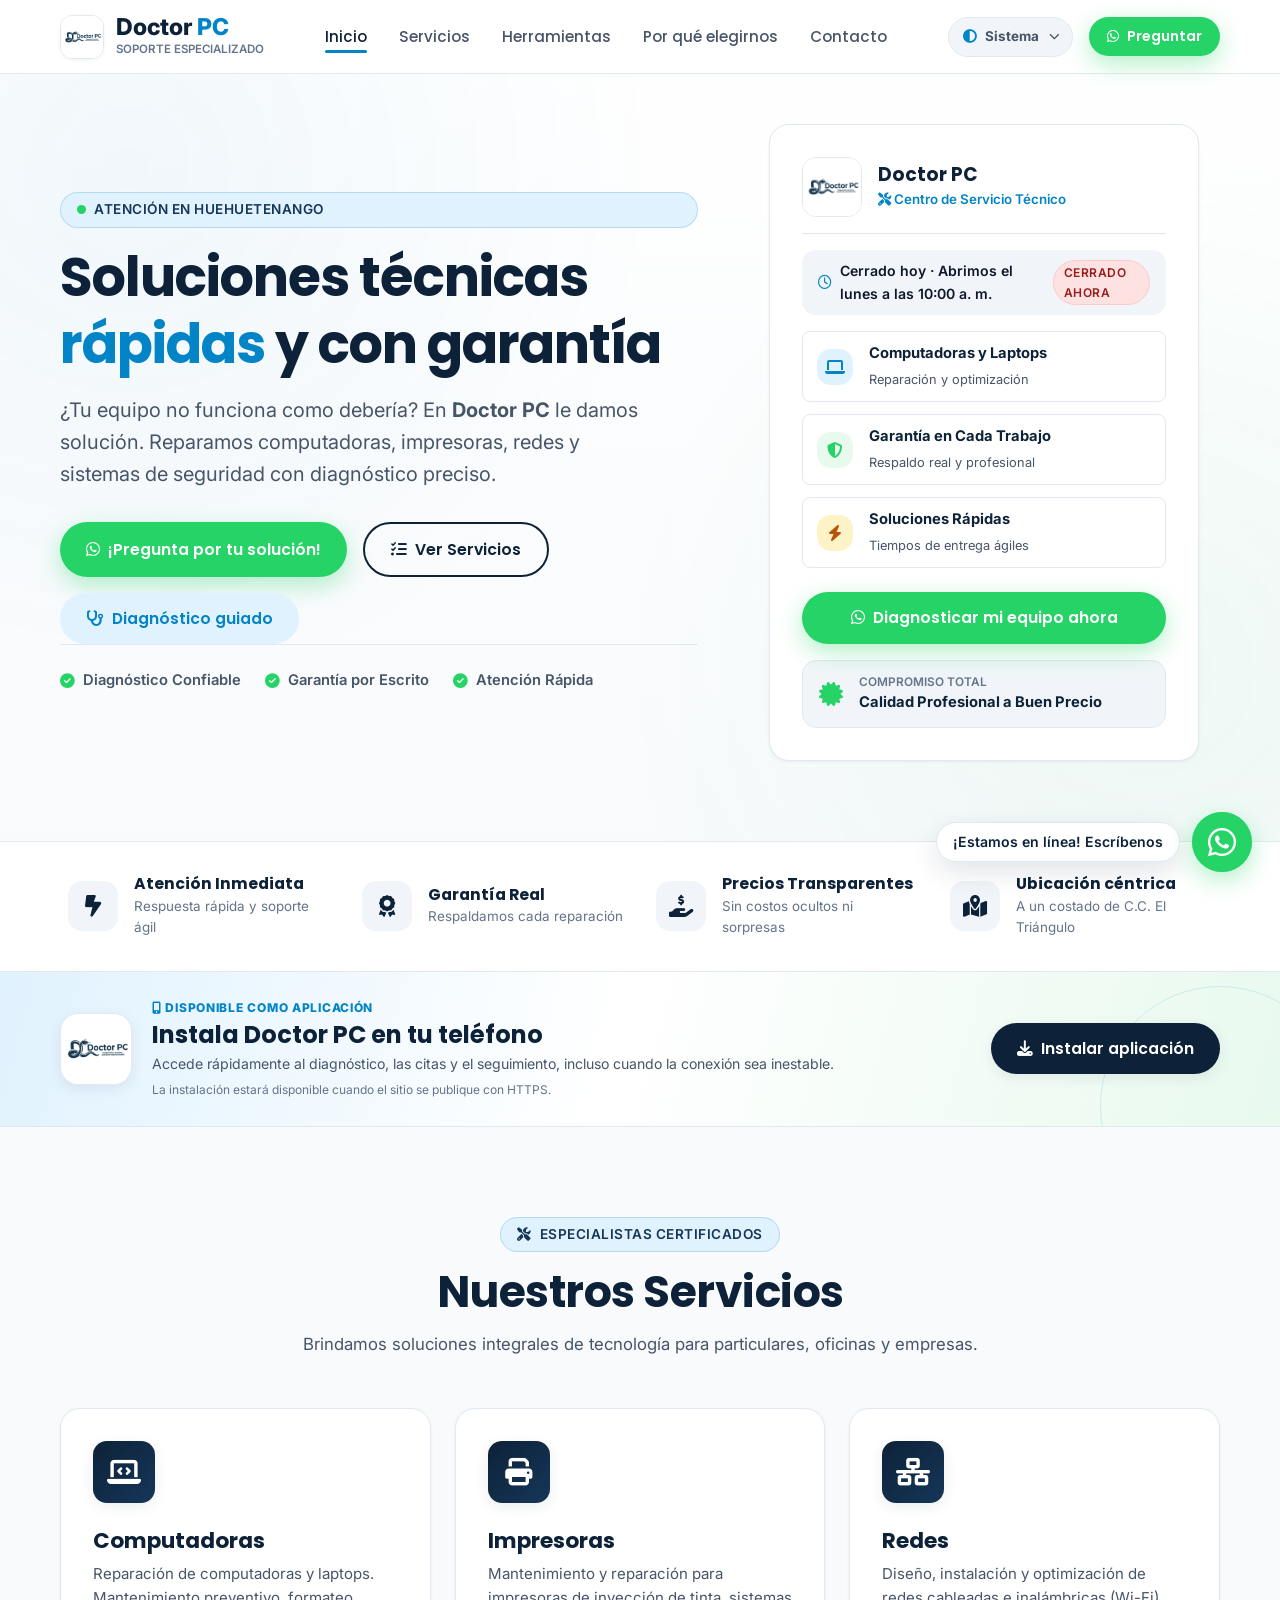
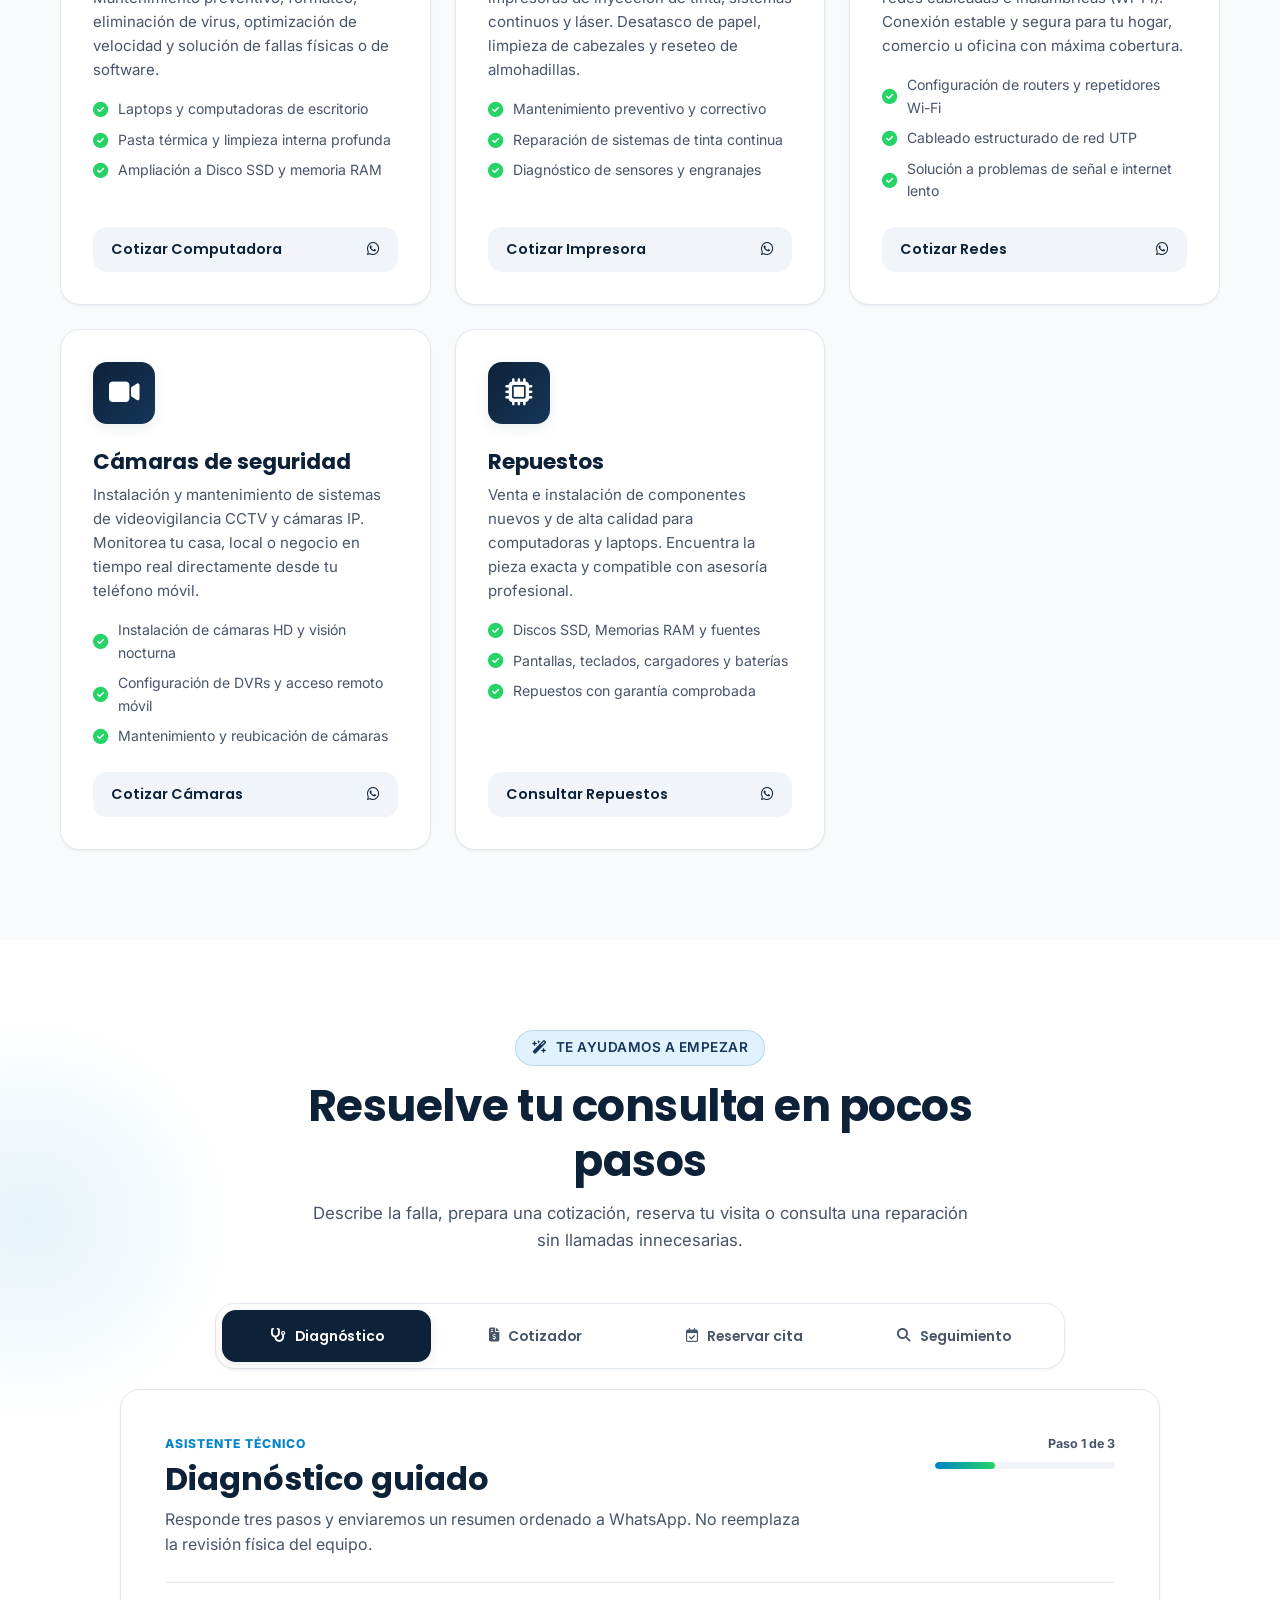
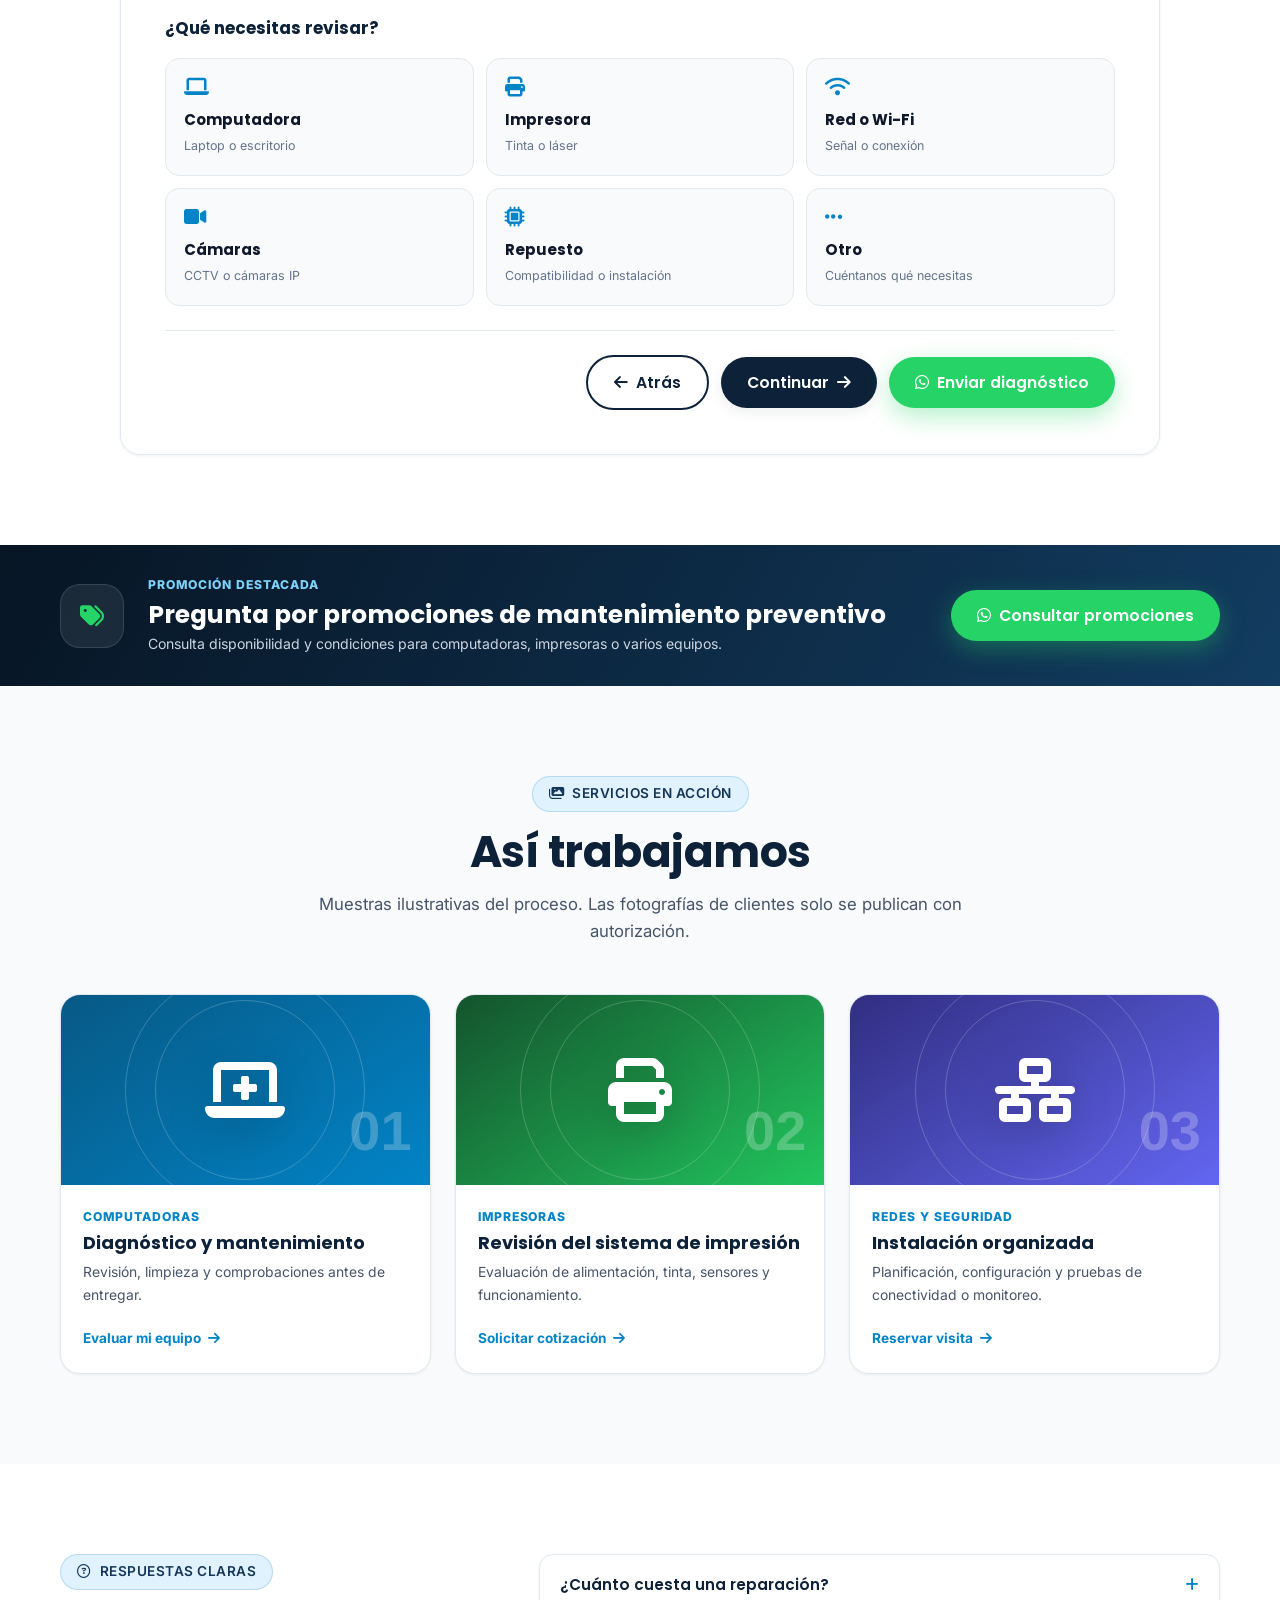
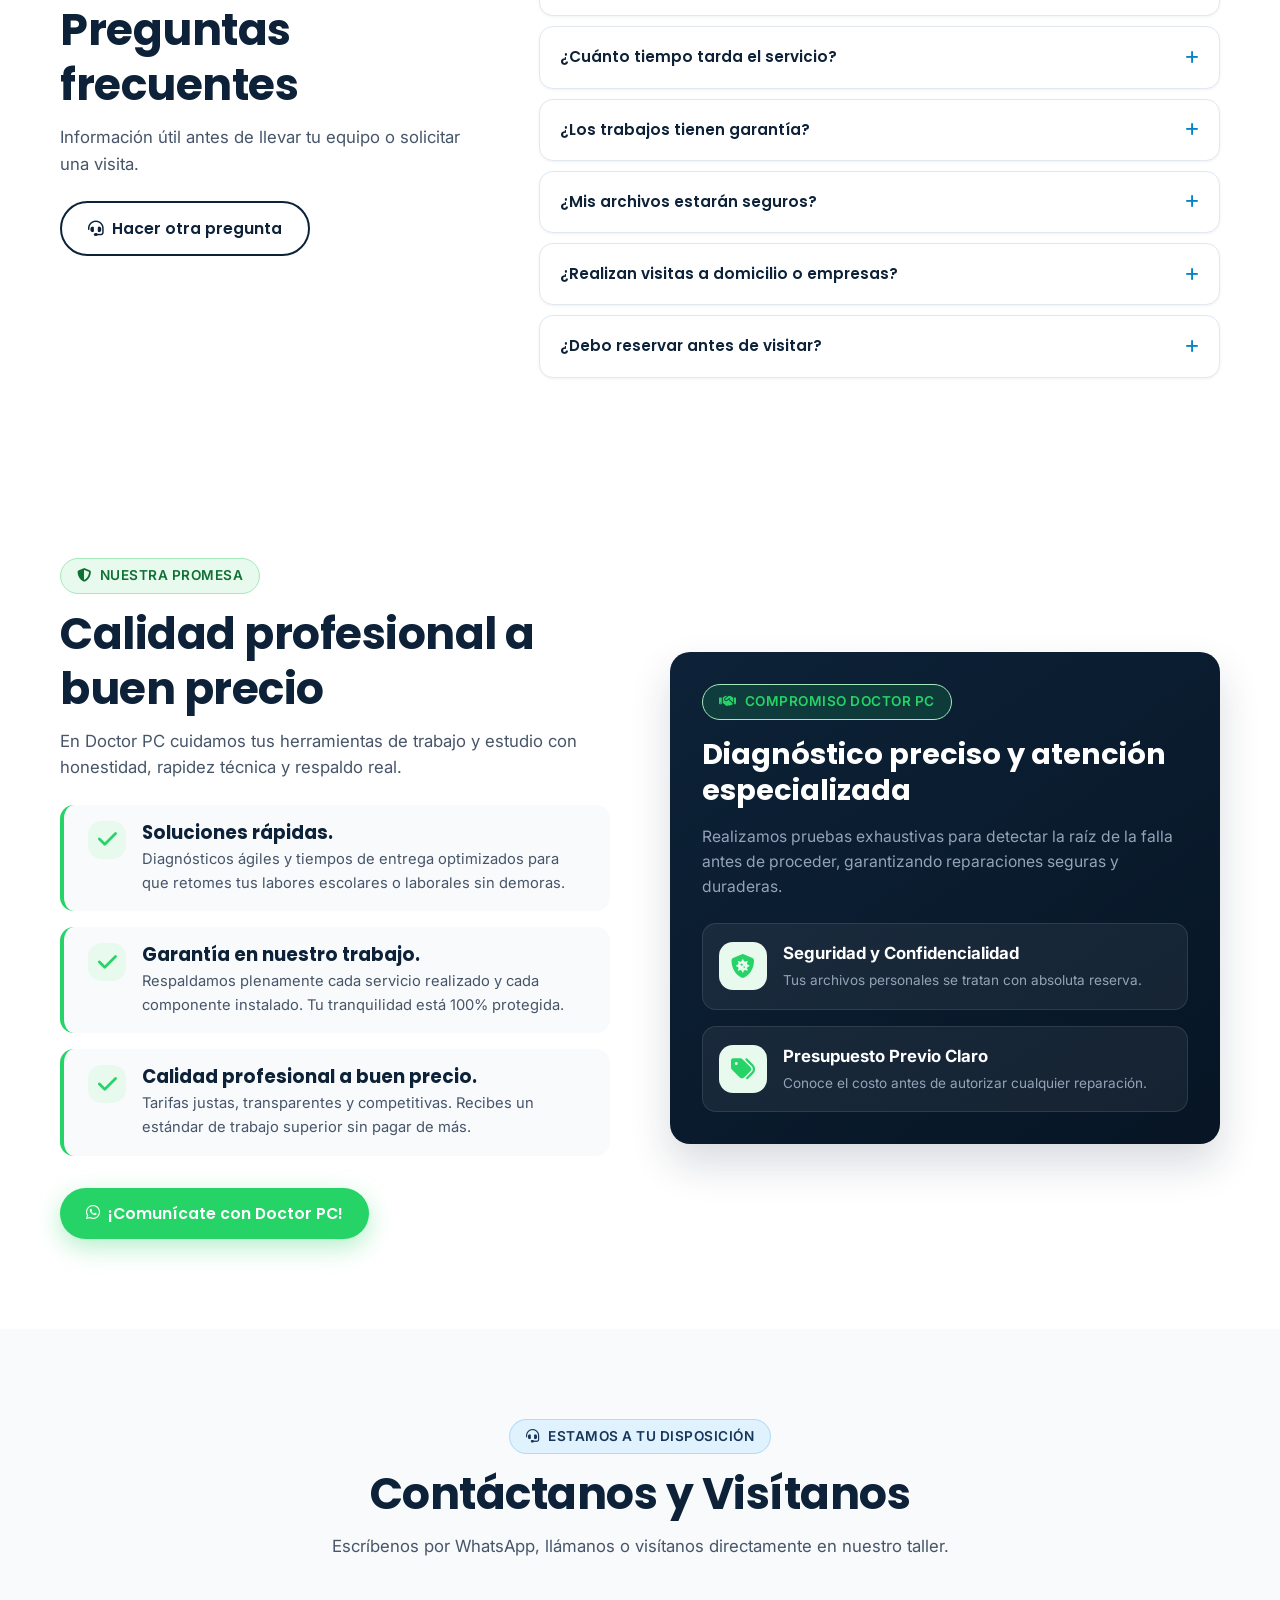
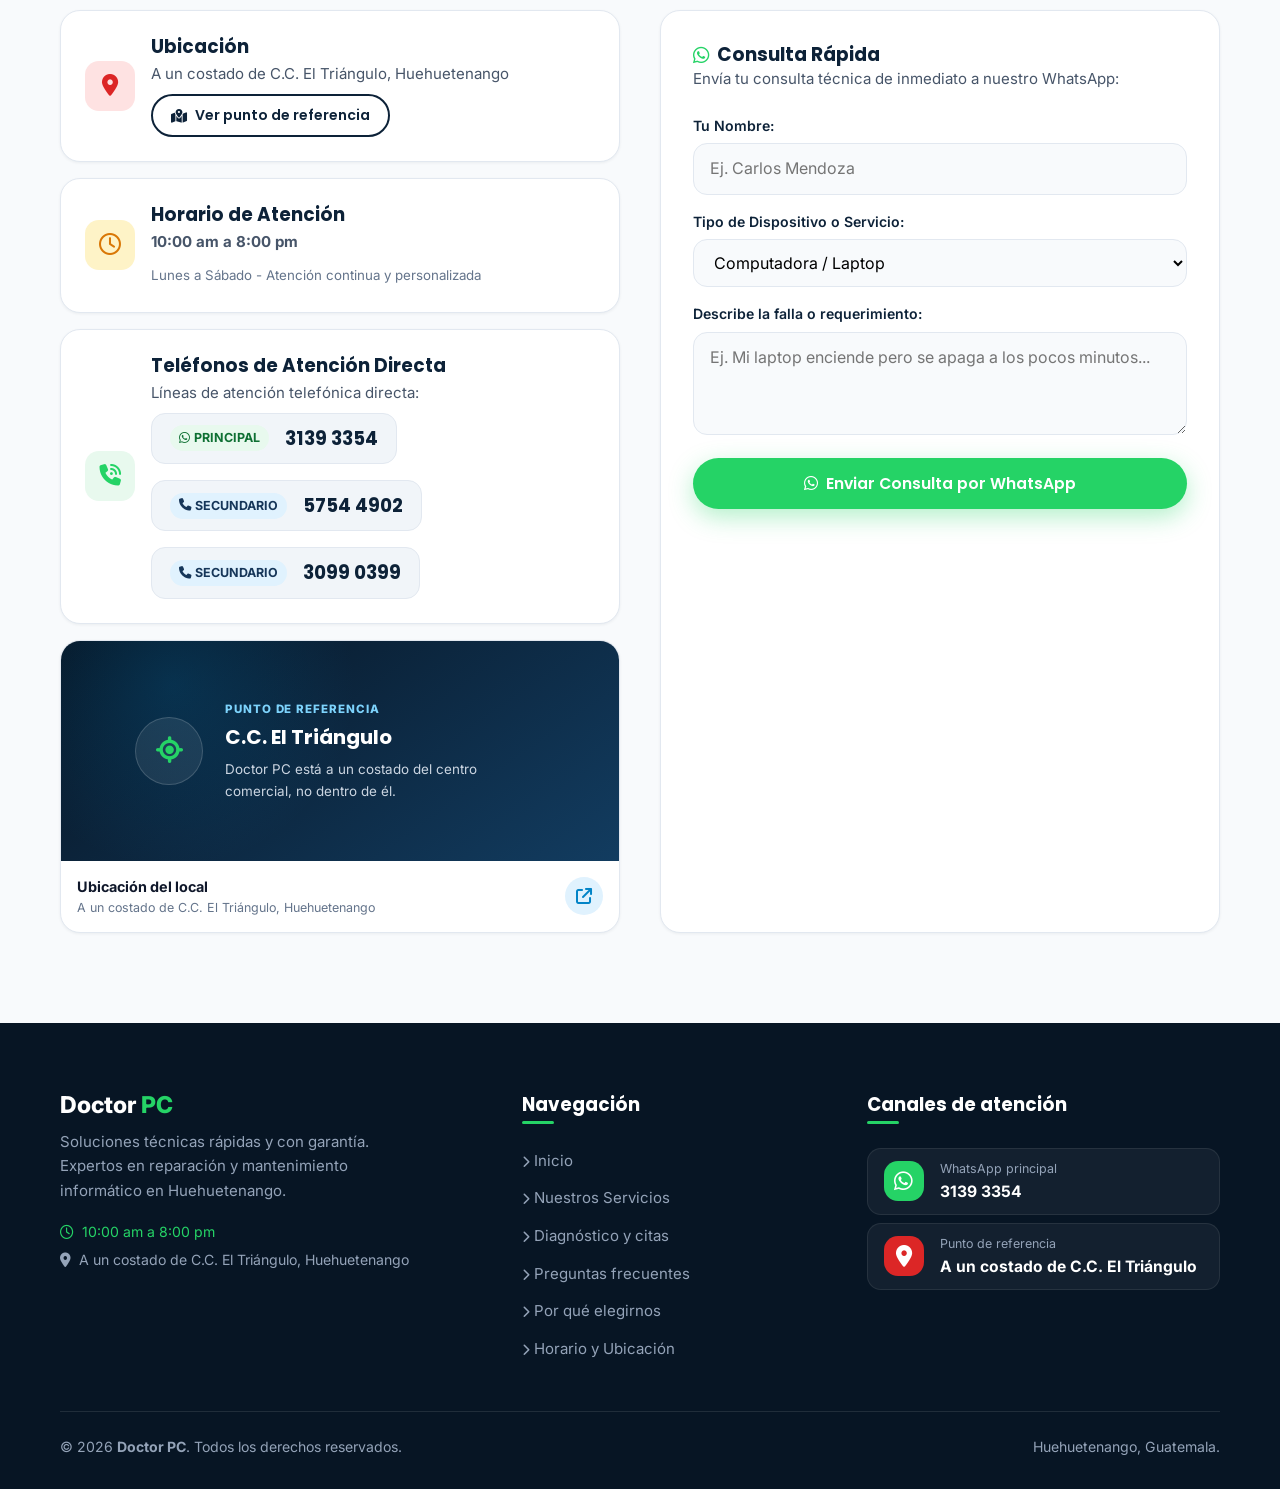
==== commit 2d56727a: "whats" ====
--- a/index.html
+++ b/index.html
@@ -70,7 +70,7 @@
           <li><a href="#por-que-elegirnos" class="nav-link">Por qué elegirnos</a></li>
           <li><a href="#contacto" class="nav-link">Contacto</a></li>
           <li class="mobile-cta w-100">
-            <a href="https://wa.me/50257544902" class="btn btn-whatsapp w-100" target="_blank" rel="noopener noreferrer">
+            <a href="https://wa.me/50231393354" class="btn btn-whatsapp w-100" target="_blank" rel="noopener noreferrer">
               <i class="fa-brands fa-whatsapp"></i> Cotizar por WhatsApp
             </a>
           </li>
@@ -104,7 +104,7 @@
             </button>
           </div>
         </div>
-        <a href="https://wa.me/50257544902" class="btn btn-whatsapp btn-sm" target="_blank" rel="noopener noreferrer" aria-label="Preguntar por WhatsApp">
+        <a href="https://wa.me/50231393354" class="btn btn-whatsapp btn-sm" target="_blank" rel="noopener noreferrer" aria-label="Preguntar por WhatsApp">
           <i class="fa-brands fa-whatsapp"></i> Preguntar
         </a>
         <button class="menu-toggle" id="menuToggle" aria-label="Abrir menú" aria-expanded="false" aria-controls="navMenu">
@@ -139,7 +139,7 @@
           </p>
 
           <div class="hero-actions d-flex flex-wrap gap-md">
-            <a href="https://wa.me/50257544902" class="btn btn-whatsapp" id="heroCtaWhatsapp" target="_blank" rel="noopener noreferrer">
+            <a href="https://wa.me/50231393354" class="btn btn-whatsapp" id="heroCtaWhatsapp" target="_blank" rel="noopener noreferrer">
               <i class="fa-brands fa-whatsapp"></i> ¡Pregunta por tu solución!
             </a>
             <a href="#servicios" class="btn btn-outline">
@@ -187,7 +187,7 @@
             </li>
           </ul>
 
-          <a href="https://wa.me/50257544902" class="btn btn-whatsapp w-100" style="margin-top: var(--space-md);" target="_blank" rel="noopener noreferrer">
+          <a href="https://wa.me/50231393354" class="btn btn-whatsapp w-100" style="margin-top: var(--space-md);" target="_blank" rel="noopener noreferrer">
             <i class="fa-brands fa-whatsapp"></i> Diagnosticar mi equipo ahora
           </a>
 
@@ -266,7 +266,7 @@
               <li><i class="fa-solid fa-circle-check"></i> Pasta térmica y limpieza interna profunda</li>
               <li><i class="fa-solid fa-circle-check"></i> Ampliación a Disco SSD y memoria RAM</li>
             </ul>
-            <a href="https://wa.me/50257544902" class="service-btn flex-between js-service-whatsapp" data-service="Computadoras y laptops" target="_blank" rel="noopener noreferrer">
+            <a href="https://wa.me/50231393354" class="service-btn flex-between js-service-whatsapp" data-service="Computadoras y laptops" target="_blank" rel="noopener noreferrer">
               <span>Cotizar Computadora</span><i class="fa-brands fa-whatsapp"></i>
             </a>
           </article>
@@ -281,7 +281,7 @@
               <li><i class="fa-solid fa-circle-check"></i> Reparación de sistemas de tinta continua</li>
               <li><i class="fa-solid fa-circle-check"></i> Diagnóstico de sensores y engranajes</li>
             </ul>
-            <a href="https://wa.me/50257544902" class="service-btn flex-between js-service-whatsapp" data-service="Impresoras" target="_blank" rel="noopener noreferrer">
+            <a href="https://wa.me/50231393354" class="service-btn flex-between js-service-whatsapp" data-service="Impresoras" target="_blank" rel="noopener noreferrer">
               <span>Cotizar Impresora</span><i class="fa-brands fa-whatsapp"></i>
             </a>
           </article>
@@ -296,7 +296,7 @@
               <li><i class="fa-solid fa-circle-check"></i> Cableado estructurado de red UTP</li>
               <li><i class="fa-solid fa-circle-check"></i> Solución a problemas de señal e internet lento</li>
             </ul>
-            <a href="https://wa.me/50257544902" class="service-btn flex-between js-service-whatsapp" data-service="Redes e Internet" target="_blank" rel="noopener noreferrer">
+            <a href="https://wa.me/50231393354" class="service-btn flex-between js-service-whatsapp" data-service="Redes e Internet" target="_blank" rel="noopener noreferrer">
               <span>Cotizar Redes</span><i class="fa-brands fa-whatsapp"></i>
             </a>
           </article>
@@ -311,7 +311,7 @@
               <li><i class="fa-solid fa-circle-check"></i> Configuración de DVRs y acceso remoto móvil</li>
               <li><i class="fa-solid fa-circle-check"></i> Mantenimiento y reubicación de cámaras</li>
             </ul>
-            <a href="https://wa.me/50257544902" class="service-btn flex-between js-service-whatsapp" data-service="Cámaras de seguridad" target="_blank" rel="noopener noreferrer">
+            <a href="https://wa.me/50231393354" class="service-btn flex-between js-service-whatsapp" data-service="Cámaras de seguridad" target="_blank" rel="noopener noreferrer">
               <span>Cotizar Cámaras</span><i class="fa-brands fa-whatsapp"></i>
             </a>
           </article>
@@ -326,7 +326,7 @@
               <li><i class="fa-solid fa-circle-check"></i> Pantallas, teclados, cargadores y baterías</li>
               <li><i class="fa-solid fa-circle-check"></i> Repuestos con garantía comprobada</li>
             </ul>
-            <a href="https://wa.me/50257544902" class="service-btn flex-between js-service-whatsapp" data-service="Repuestos y componentes" target="_blank" rel="noopener noreferrer">
+            <a href="https://wa.me/50231393354" class="service-btn flex-between js-service-whatsapp" data-service="Repuestos y componentes" target="_blank" rel="noopener noreferrer">
               <span>Consultar Repuestos</span><i class="fa-brands fa-whatsapp"></i>
             </a>
           </article>
@@ -544,11 +544,11 @@
       <div class="container promo-grid">
         <div class="promo-icon"><i class="fa-solid fa-tags" aria-hidden="true"></i></div>
         <div><span class="promo-eyebrow" id="promoEyebrow">Promoción destacada</span><h2 id="promoTitle">Pregunta por promociones de mantenimiento preventivo</h2><p id="promoDescription">Consulta disponibilidad y condiciones para computadoras, impresoras o varios equipos.</p></div>
-        <a class="btn btn-whatsapp js-service-whatsapp" id="promoAction" data-service="Promociones vigentes de mantenimiento preventivo" href="https://wa.me/50257544902" target="_blank" rel="noopener noreferrer"><i class="fa-brands fa-whatsapp"></i> Consultar promociones</a>
-      </div>
-    </section>
-
-    <!-- TRABAJOS, PROCESO Y RESEÑAS -->
+        <a class="btn btn-whatsapp js-service-whatsapp" id="promoAction" data-service="Promociones vigentes de mantenimiento preventivo" href="https://wa.me/50231393354" target="_blank" rel="noopener noreferrer"><i class="fa-brands fa-whatsapp"></i> Consultar promociones</a>
+      </div>
+    </section>
+
+    <!-- TRABAJOS Y PROCESO -->
     <section class="section" id="trabajos">
       <div class="container">
         <header class="section-header">
@@ -562,22 +562,6 @@
           <article class="work-card"><div class="work-visual work-visual-network"><i class="fa-solid fa-network-wired"></i><span>03</span></div><div><span class="work-label">Redes y seguridad</span><h3>Instalación organizada</h3><p>Planificación, configuración y pruebas de conectividad o monitoreo.</p><a href="#herramientas" class="work-link" data-open-tool="cita">Reservar visita <i class="fa-solid fa-arrow-right"></i></a></div></article>
         </div>
 
-        <div class="reviews-layout">
-          <div class="review-copy">
-            <span class="badge badge-green"><i class="fa-solid fa-star"></i> Opiniones auténticas</span>
-            <h2>Tu experiencia también cuenta</h2>
-            <p>No mostramos testimonios inventados. Puedes enviar tu opinión y autorizar su publicación; Doctor PC la revisará antes de incorporarla a la página.</p>
-            <div class="review-empty"><i class="fa-regular fa-comments"></i><span><strong>Reseñas verificadas</strong>Se publicarán aquí únicamente con autorización del cliente.</span></div>
-          </div>
-          <form class="card review-form" id="reviewForm">
-            <h3>Enviar una reseña</h3>
-            <div class="form-group"><label for="reviewName">Nombre</label><input class="form-control" id="reviewName" name="reviewName" autocomplete="name" required></div>
-            <fieldset class="rating-field"><legend>Calificación</legend><div class="star-rating" aria-label="Calificación de una a cinco estrellas"><input type="radio" id="star5" name="rating" value="5" required><label for="star5" aria-label="5 estrellas">★</label><input type="radio" id="star4" name="rating" value="4"><label for="star4" aria-label="4 estrellas">★</label><input type="radio" id="star3" name="rating" value="3"><label for="star3" aria-label="3 estrellas">★</label><input type="radio" id="star2" name="rating" value="2"><label for="star2" aria-label="2 estrellas">★</label><input type="radio" id="star1" name="rating" value="1"><label for="star1" aria-label="1 estrella">★</label></div></fieldset>
-            <div class="form-group"><label for="reviewText">Cuéntanos cómo fue tu experiencia</label><textarea class="form-control" id="reviewText" name="reviewText" rows="4" minlength="10" required></textarea></div>
-            <label class="consent-check"><input type="checkbox" id="reviewConsent" name="reviewConsent"><span>Autorizo que mi reseña pueda publicarse usando mi primer nombre.</span></label>
-            <button class="btn btn-whatsapp w-100" type="submit"><i class="fa-brands fa-whatsapp"></i> Enviar para revisión</button>
-          </form>
-        </div>
       </div>
     </section>
 
@@ -637,7 +621,7 @@
             </li>
           </ul>
 
-          <a href="https://wa.me/50257544902" class="btn btn-whatsapp" target="_blank" rel="noopener noreferrer">
+          <a href="https://wa.me/50231393354" class="btn btn-whatsapp" target="_blank" rel="noopener noreferrer">
             <i class="fa-brands fa-whatsapp"></i> ¡Comunícate con Doctor PC!
           </a>
         </div>
@@ -701,7 +685,7 @@
               </div>
             </div>
 
-            <!-- Teléfonos de Atención Directa (Informativos, sin links) -->
+            <!-- Teléfonos de atención -->
             <div class="card contact-card d-flex align-center">
               <div class="icon-box icon-box-green"><i class="fa-solid fa-phone-volume"></i></div>
               <div>
@@ -710,10 +694,14 @@
                 <div class="contact-phones-display">
                   <div class="phone-item d-flex align-center">
                     <span class="phone-label d-flex align-center"><i class="fa-brands fa-whatsapp"></i> Principal</span>
+                    <a class="phone-number" href="tel:+50231393354">3139 3354</a>
+                  </div>
+                  <div class="phone-item secondary d-flex align-center">
+                    <span class="phone-label d-flex align-center"><i class="fa-solid fa-phone"></i> Secundario</span>
                     <a class="phone-number" href="tel:+50257544902">5754 4902</a>
                   </div>
                   <div class="phone-item secondary d-flex align-center">
-                    <span class="phone-label d-flex align-center"><i class="fa-solid fa-phone"></i> Alterno</span>
+                    <span class="phone-label d-flex align-center"><i class="fa-solid fa-phone"></i> Secundario</span>
                     <a class="phone-number" href="tel:+50230990399">3099 0399</a>
                   </div>
                 </div>
@@ -809,9 +797,9 @@
         <!-- Canales verificados -->
         <div class="footer-col">
           <h4>Canales de atención</h4>
-          <a href="https://wa.me/50257544902" target="_blank" rel="noopener noreferrer" class="social-pill whatsapp d-flex align-center">
+          <a href="https://wa.me/50231393354" target="_blank" rel="noopener noreferrer" class="social-pill whatsapp d-flex align-center">
             <div class="icon-box"><i class="fa-brands fa-whatsapp"></i></div>
-            <div class="d-flex flex-column"><span>WhatsApp</span><strong>5754 4902</strong></div>
+            <div class="d-flex flex-column"><span>WhatsApp principal</span><strong>3139 3354</strong></div>
           </a>
           <a href="https://www.google.com/maps/search/C.C.+El+Triangulo+Huehuetenango" target="_blank" rel="noopener noreferrer" class="social-pill maps d-flex align-center">
             <div class="icon-box"><i class="fa-solid fa-location-dot"></i></div>
@@ -832,7 +820,7 @@
        ========================================================================= -->
   <aside class="whatsapp-floating d-flex align-center" aria-label="Contacto flotante">
     <span class="whatsapp-tooltip">¡Estamos en línea! Escríbenos</span>
-    <a href="https://wa.me/50257544902" class="whatsapp-btn-circle flex-center" id="floatingWhatsappBtn" target="_blank" rel="noopener noreferrer" aria-label="Chat de WhatsApp">
+    <a href="https://wa.me/50231393354" class="whatsapp-btn-circle flex-center" id="floatingWhatsappBtn" target="_blank" rel="noopener noreferrer" aria-label="Chat de WhatsApp">
       <i class="fa-brands fa-whatsapp"></i>
     </a>
   </aside>
--- a/css/styles.css
+++ b/css/styles.css
@@ -1163,7 +1163,7 @@
 .tool-tab:hover { color: var(--primary); background: var(--bg-alt); }
 .tool-tab.is-active { color: var(--text-white); background: var(--primary); box-shadow: var(--shadow-md); }
 .tool-panels { position: relative; max-width: 1040px; min-height: 480px; margin: 0 auto; padding: clamp(24px, 4vw, 44px); overflow: hidden; }
-.tool-panels:hover, .review-form:hover { transform: none; border-color: #e2e8f0; box-shadow: var(--shadow-sm); }
+.tool-panels:hover { transform: none; border-color: #e2e8f0; box-shadow: var(--shadow-sm); }
 .tool-panel[hidden], .wizard-step[hidden] { display: none; }
 .tool-panel.is-active { animation: toolPanelIn 0.28s ease both; }
 .tool-intro { display: flex; align-items: flex-start; justify-content: space-between; gap: var(--space-xl); padding-bottom: var(--space-lg); margin-bottom: var(--space-xl); border-bottom: var(--border); }
@@ -1175,8 +1175,8 @@
 .wizard-progress-text { display: block; margin-bottom: 8px; color: var(--text-sub); font-size: 0.78rem; font-weight: 700; text-align: right; }
 .progress-track { height: 7px; overflow: hidden; border-radius: var(--radius-full); background: var(--bg-alt); }
 .progress-track span { display: block; height: 100%; border-radius: inherit; background: linear-gradient(90deg, var(--accent-blue), var(--accent-green)); transition: width 0.3s ease; }
-.wizard-step, .quote-layout fieldset, .rating-field { border: 0; }
-.wizard-step legend, .quote-layout legend, .rating-field legend { width: 100%; margin-bottom: var(--space-md); color: var(--primary); font-family: var(--font-head); font-size: 1.05rem; font-weight: 700; }
+.wizard-step, .quote-layout fieldset { border: 0; }
+.wizard-step legend, .quote-layout legend { width: 100%; margin-bottom: var(--space-md); color: var(--primary); font-family: var(--font-head); font-size: 1.05rem; font-weight: 700; }
 .choice-grid { display: grid; grid-template-columns: repeat(3, 1fr); gap: 12px; }
 .choice-card { position: relative; cursor: pointer; }
 .choice-card input { position: absolute; width: 1px; height: 1px; opacity: 0; }
@@ -1202,9 +1202,9 @@
 .privacy-chip { display: inline-flex; align-items: center; flex-shrink: 0; gap: 7px; padding: 8px 12px; border-radius: var(--radius-full); background: var(--accent-green-bg); color: #0e7033; font-size: 0.78rem; font-weight: 700; }
 .quote-layout { display: grid; grid-template-columns: minmax(0, 1.3fr) minmax(270px, 0.7fr); gap: 30px; }
 .check-list { display: grid; grid-template-columns: repeat(2, 1fr); gap: 10px; margin-bottom: var(--space-lg); }
-.check-list label, .consent-check { display: flex; align-items: flex-start; gap: 9px; color: var(--text-sub); font-size: 0.88rem; cursor: pointer; }
+.check-list label { display: flex; align-items: flex-start; gap: 9px; color: var(--text-sub); font-size: 0.88rem; cursor: pointer; }
 .check-list label { padding: 11px 12px; border: var(--border); border-radius: var(--radius-sm); background: var(--bg-body); }
-.check-list input, .consent-check input { width: 17px; height: 17px; flex-shrink: 0; margin-top: 2px; accent-color: var(--accent-blue); }
+.check-list input { width: 17px; height: 17px; flex-shrink: 0; margin-top: 2px; accent-color: var(--accent-blue); }
 .quote-summary { align-self: start; padding: 24px; border-radius: var(--radius-lg); background: var(--primary-dark); color: var(--text-white); }
 .quote-summary h4 { margin-bottom: 14px; color: var(--text-white); font-size: 1.15rem; }
 .quote-summary ul { display: flex; flex-direction: column; gap: 8px; margin-bottom: var(--space-lg); }
@@ -1234,7 +1234,7 @@
 .promo-grid h2 { margin-bottom: 3px; color: var(--text-white); font-size: clamp(1.15rem, 2.5vw, 1.55rem); }
 .promo-grid p { color: #cbd5e1; font-size: 0.88rem; }
 
-/* Galería de procesos y reseñas */
+/* Galería de procesos */
 .work-gallery { display: grid; grid-template-columns: repeat(3, 1fr); gap: var(--space-lg); }
 .work-card { overflow: hidden; border: var(--border); border-radius: var(--radius-lg); background: var(--bg-surface); box-shadow: var(--shadow-sm); transition: transform var(--trans), box-shadow var(--trans); }
 .work-card:hover { transform: translateY(-5px); box-shadow: var(--shadow-lg); }
@@ -1252,22 +1252,6 @@
 .work-card p { min-height: 48px; margin-bottom: 16px; color: var(--text-sub); font-size: 0.87rem; }
 .work-link { display: inline-flex; align-items: center; gap: 7px; color: var(--accent-blue); font-size: 0.85rem; font-weight: 700; }
 .work-link:hover { gap: 11px; }
-.reviews-layout { display: grid; grid-template-columns: 1fr 1fr; align-items: center; gap: 60px; margin-top: 80px; padding-top: 70px; border-top: var(--border); }
-.review-copy h2 { margin: 15px 0 10px; font-size: clamp(1.8rem, 3vw, 2.4rem); }
-.review-copy > p { color: var(--text-sub); }
-.review-empty { display: flex; align-items: center; gap: var(--space-md); padding: var(--space-lg); margin-top: var(--space-lg); border: 1px dashed #94a3b8; border-radius: var(--radius-md); color: var(--text-muted); }
-.review-empty > i { color: var(--accent-blue); font-size: 1.5rem; }
-.review-empty strong, .review-empty span { display: block; }
-.review-empty strong { color: var(--text-main); }
-.review-form h3 { margin-bottom: var(--space-lg); }
-.rating-field { margin-bottom: var(--space-md); }
-.star-rating { display: flex; width: max-content; flex-direction: row-reverse; gap: 4px; }
-.star-rating input { position: absolute; opacity: 0; }
-.star-rating label { color: #cbd5e1; font-size: 2rem; line-height: 1; cursor: pointer; transition: color var(--trans), transform var(--trans); }
-.star-rating label:hover, .star-rating label:hover ~ label, .star-rating input:checked ~ label { color: #f59e0b; }
-.star-rating label:hover { transform: scale(1.12); }
-.star-rating input:focus-visible + label { outline: 3px solid var(--accent-blue); outline-offset: 3px; }
-.consent-check { margin-bottom: var(--space-lg); }
 
 /* FAQ */
 .faq-layout { display: grid; grid-template-columns: 0.75fr 1.25fr; align-items: start; gap: 70px; }
@@ -1773,8 +1757,7 @@
   color: #86efac;
 }
 
-[data-theme="dark"] .tool-panels:hover,
-[data-theme="dark"] .review-form:hover {
+[data-theme="dark"] .tool-panels:hover {
   border-color: #30363d;
 }
 
@@ -1862,8 +1845,7 @@
 
   .quote-layout,
   .tracking-layout,
-  .faq-layout,
-  .reviews-layout {
+  .faq-layout {
     grid-template-columns: 1fr;
     gap: 40px;
   }
@@ -2057,11 +2039,6 @@
     margin: 0;
   }
 
-  .reviews-layout {
-    margin-top: 55px;
-    padding-top: 50px;
-  }
-
   .pwa-install-layout {
     grid-template-columns: auto 1fr;
   }
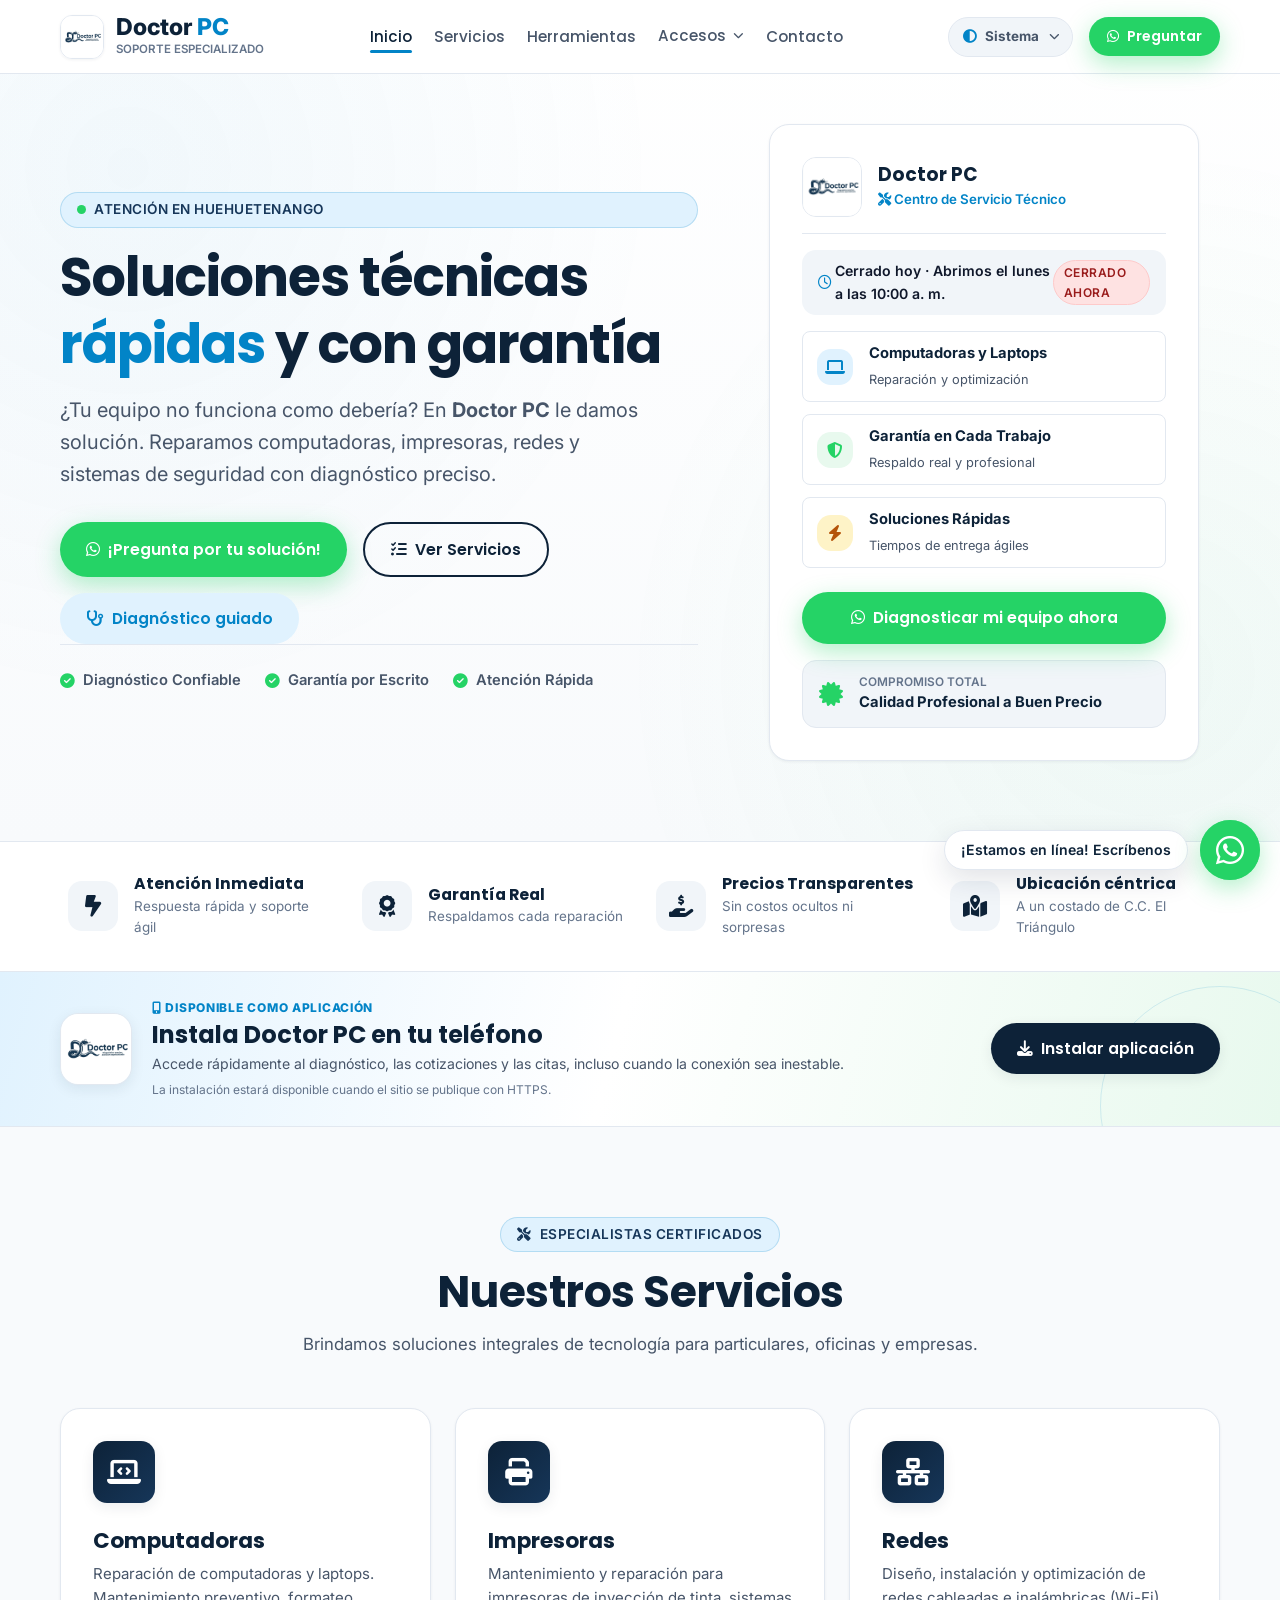
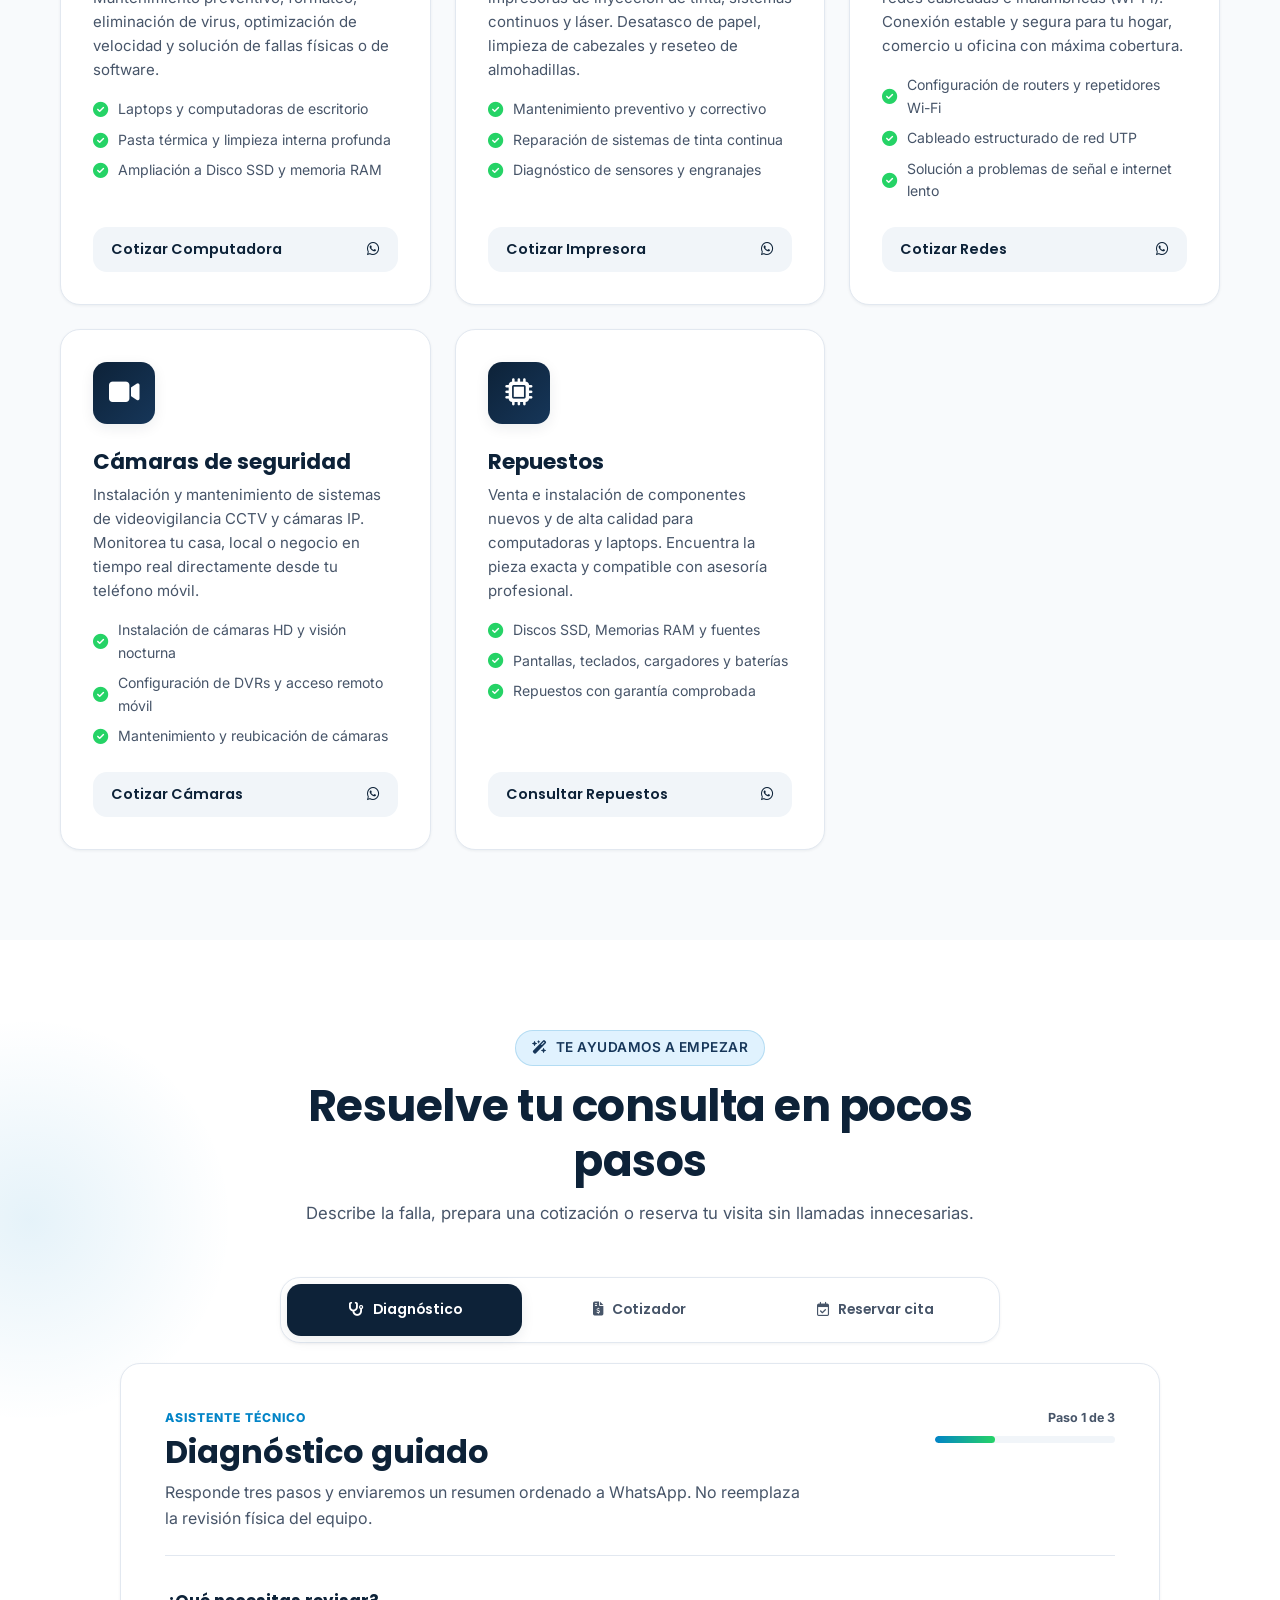
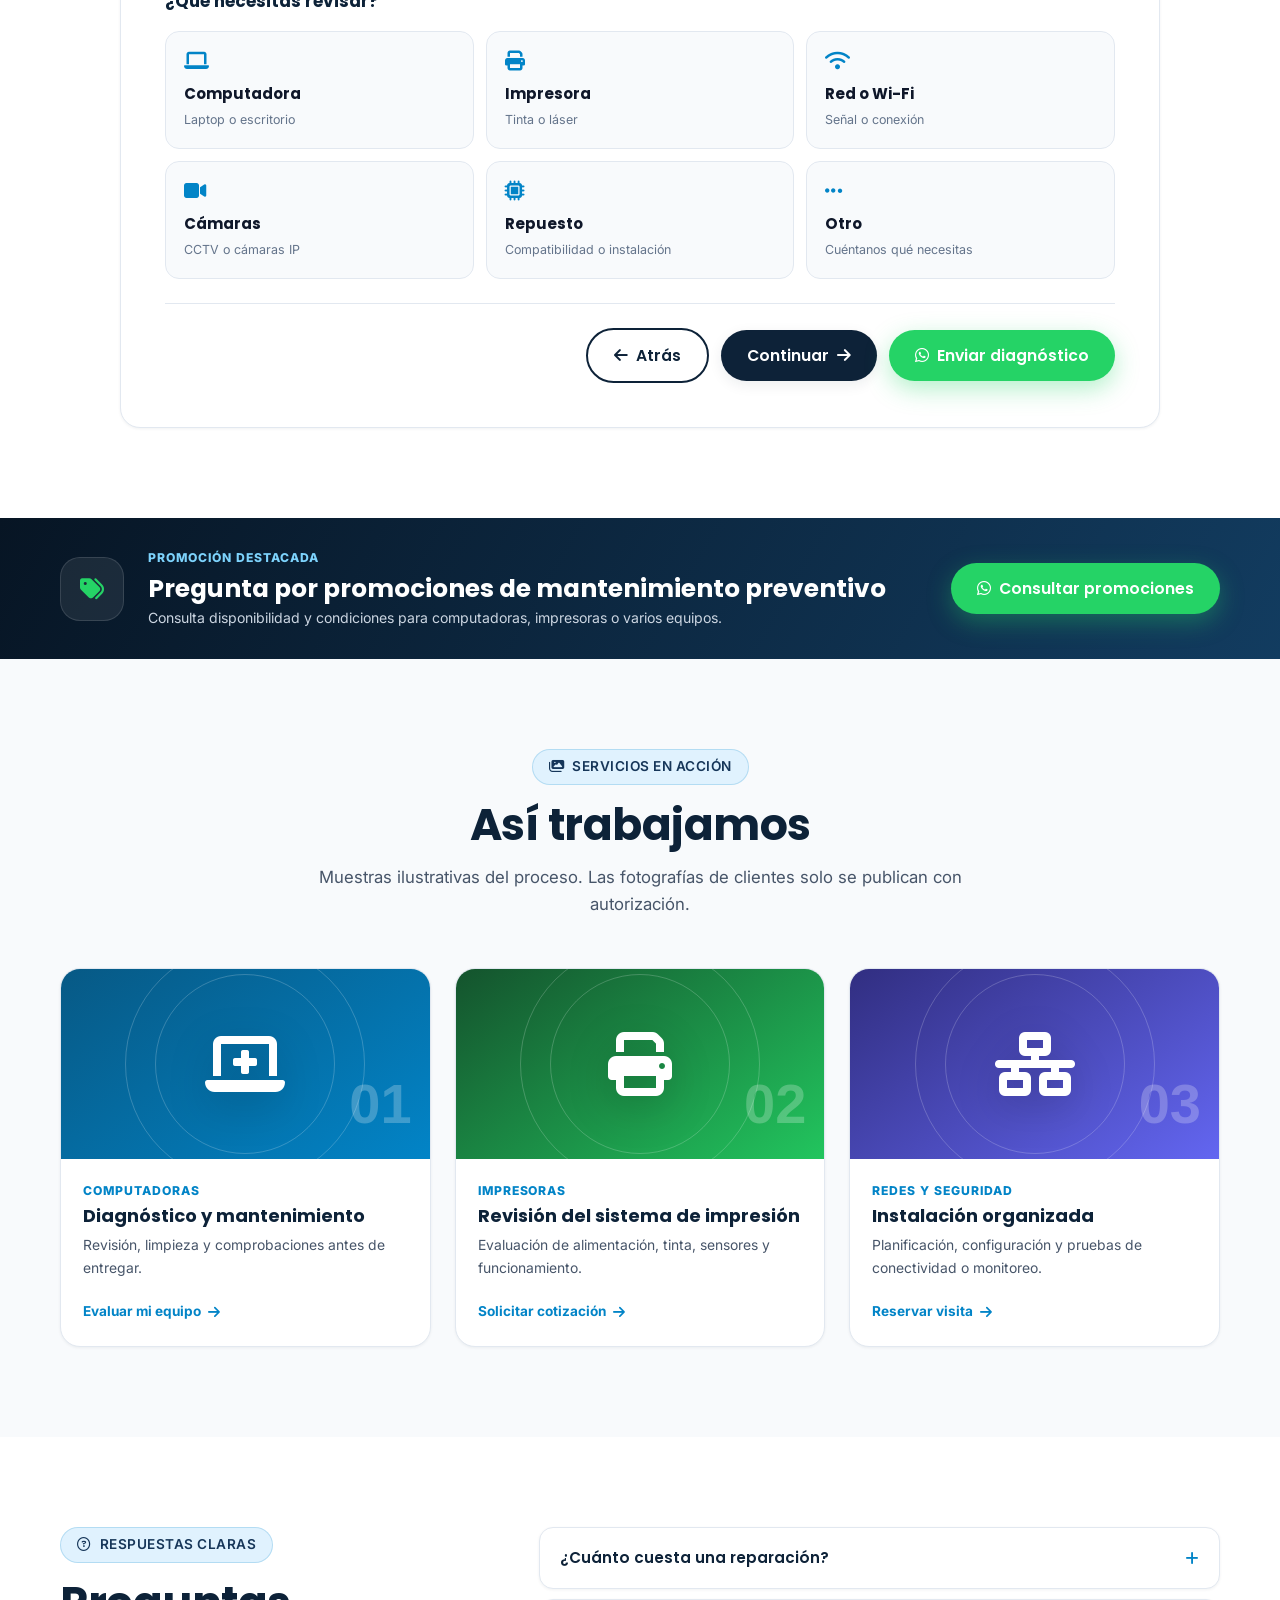
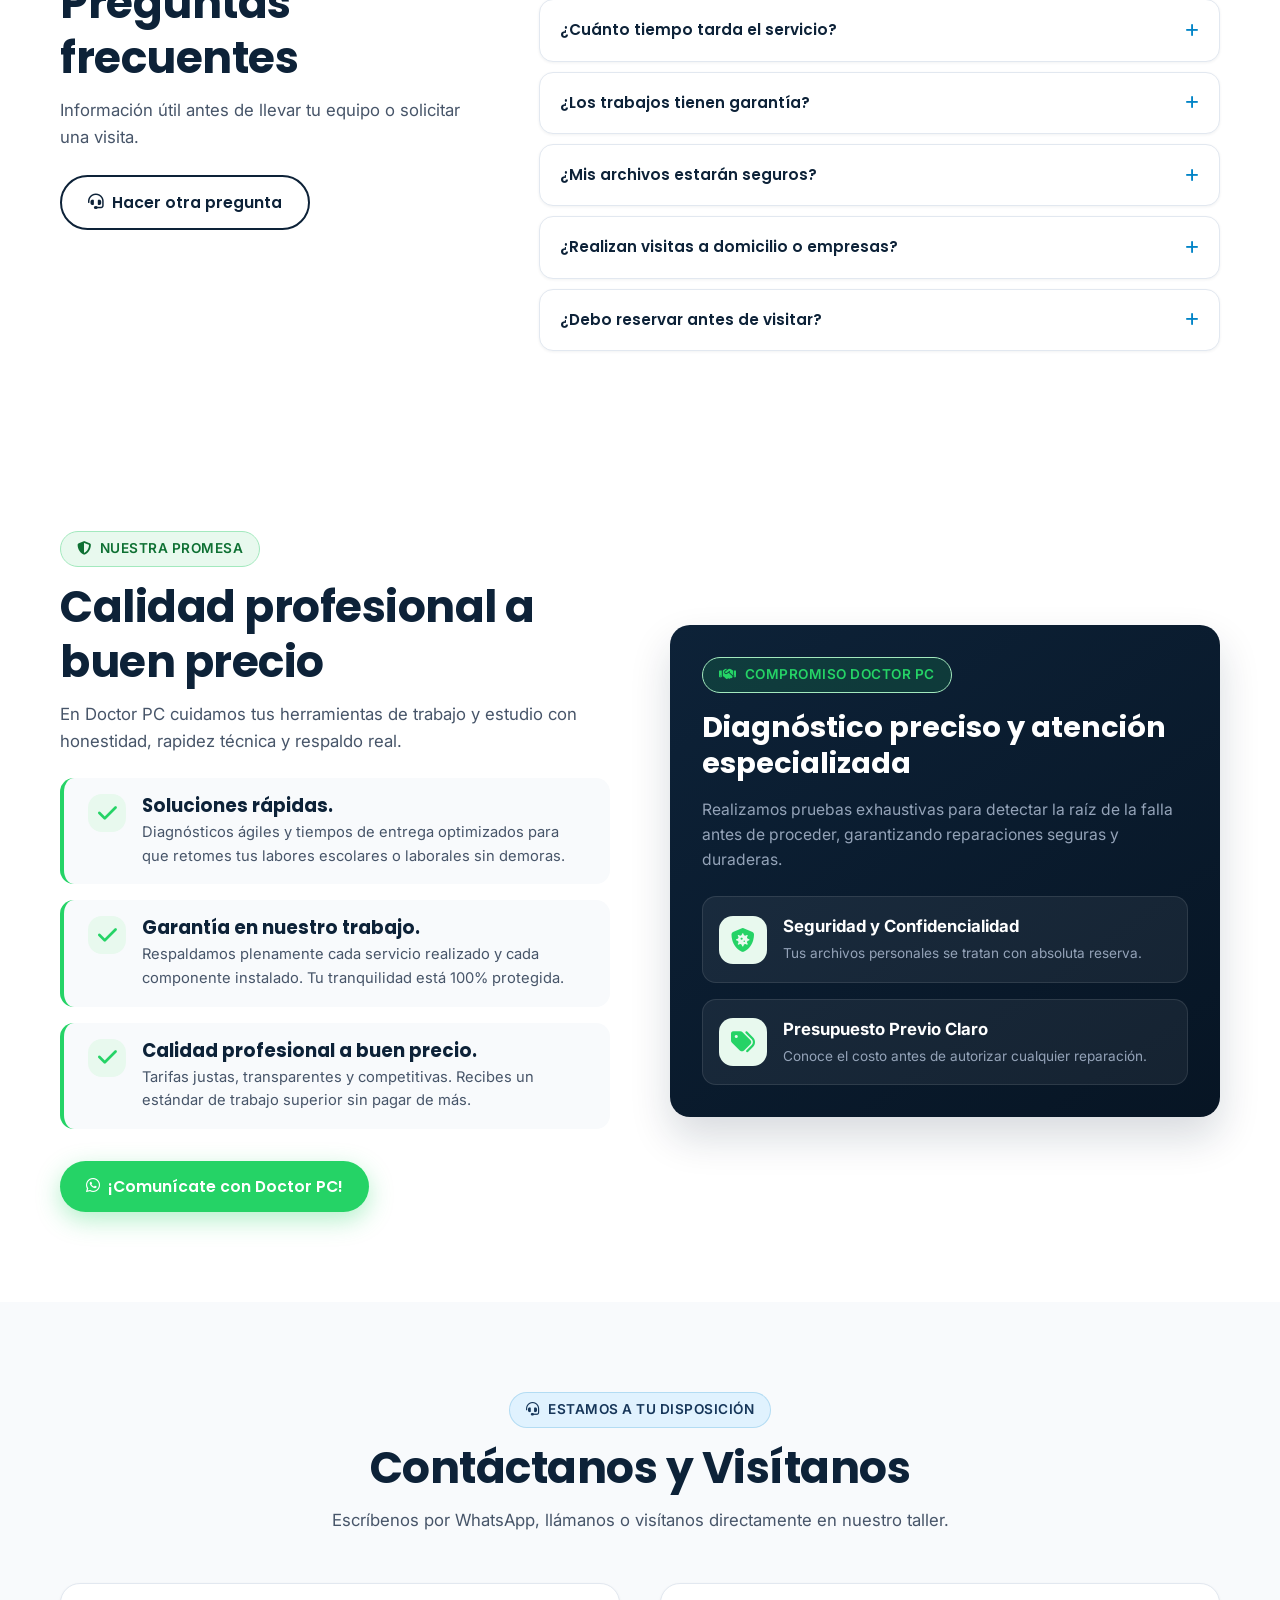
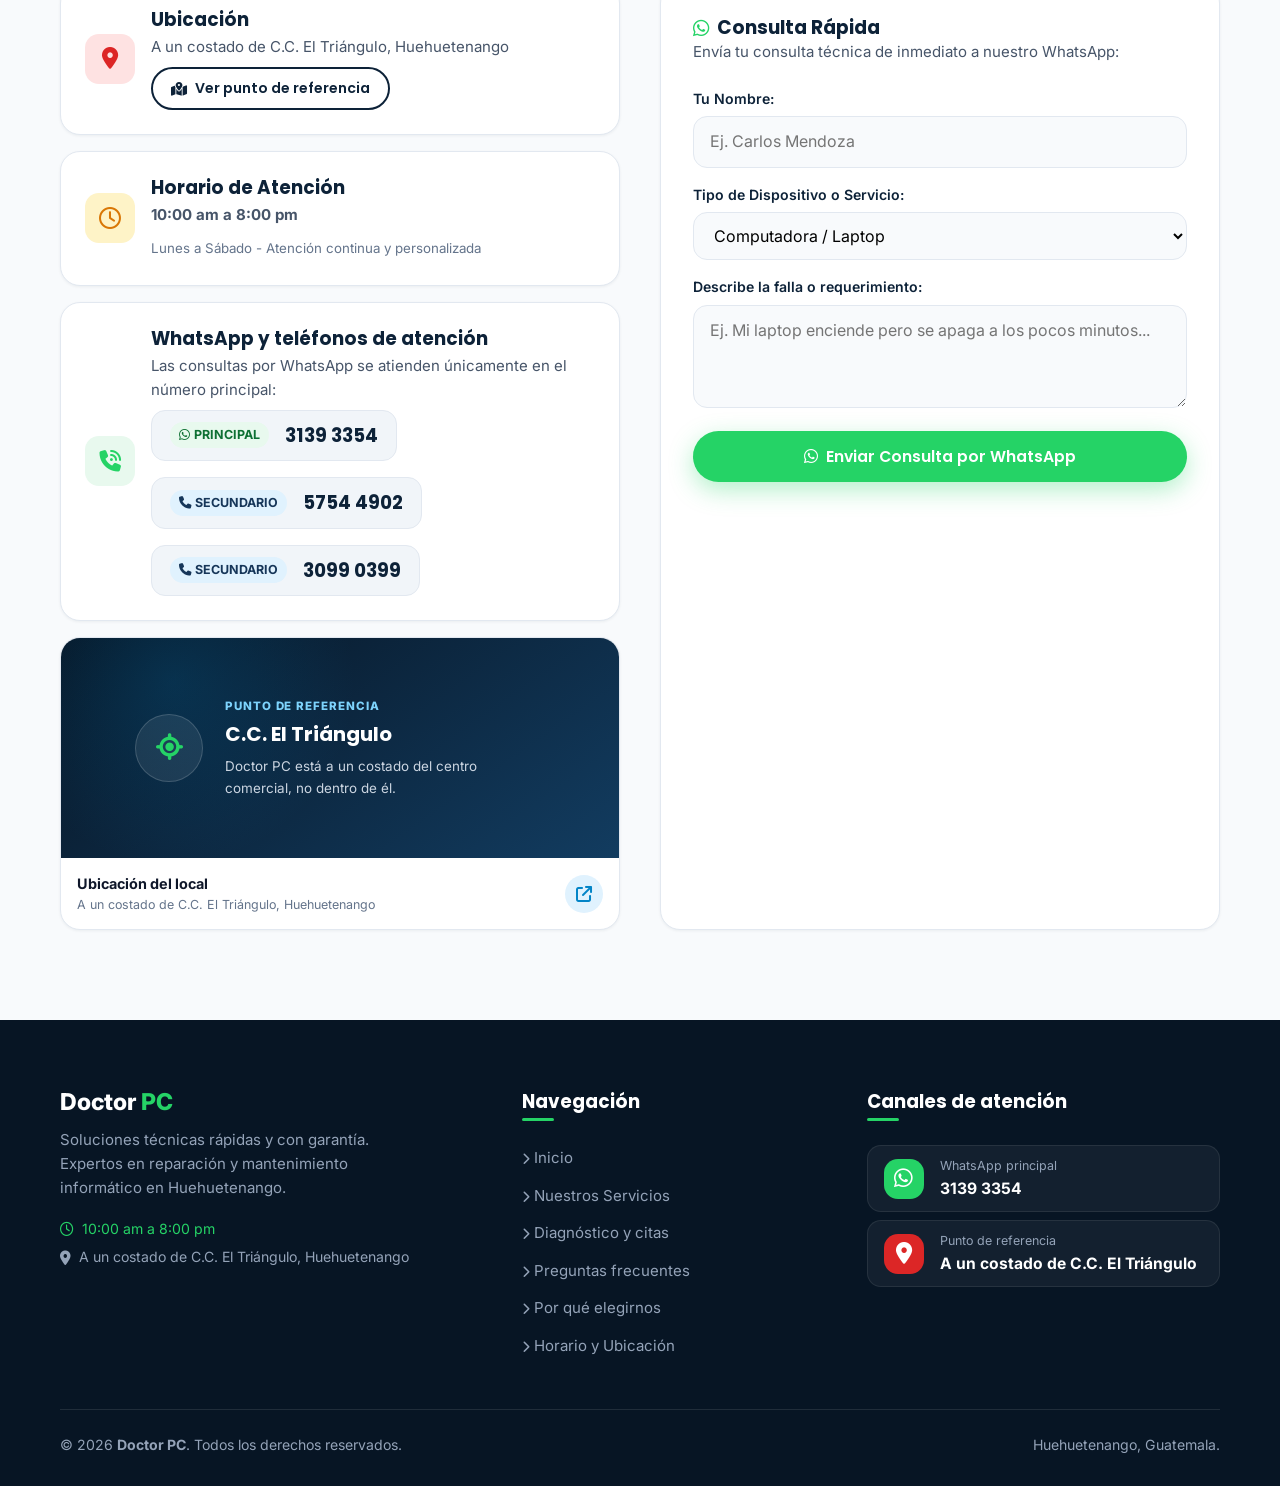
==== commit 91976a7c: "barrita" ====
--- a/index.html
+++ b/index.html
@@ -2,7 +2,7 @@
 <html lang="es">
 <head>
   <meta charset="UTF-8">
-  <meta name="viewport" content="width=device-width, initial-scale=1.0">
+  <meta name="viewport" content="width=device-width, initial-scale=1.0, viewport-fit=cover">
   <title>Doctor PC | Soluciones técnicas rápidas y con garantía en Huehuetenango</title>
   
   <!-- Metadatos SEO y Redes Sociales -->
@@ -67,12 +67,32 @@
           <li><a href="#inicio" class="nav-link active">Inicio</a></li>
           <li><a href="#servicios" class="nav-link">Servicios</a></li>
           <li><a href="#herramientas" class="nav-link">Herramientas</a></li>
-          <li><a href="#por-que-elegirnos" class="nav-link">Por qué elegirnos</a></li>
+          <li class="nav-quick-access" id="quickAccess">
+            <button class="nav-link nav-quick-trigger" id="quickAccessButton" type="button" aria-haspopup="menu" aria-expanded="false" aria-controls="quickAccessMenu">
+              Accesos <i class="fa-solid fa-chevron-down" aria-hidden="true"></i>
+            </button>
+            <div class="nav-quick-menu" id="quickAccessMenu" role="menu" aria-labelledby="quickAccessButton" hidden>
+              <a href="#herramientas" role="menuitem" data-open-tool="diagnostico"><i class="fa-solid fa-stethoscope" aria-hidden="true"></i><span><strong>Diagnóstico</strong><small>Describe la falla paso a paso</small></span></a>
+              <a href="#herramientas" role="menuitem" data-open-tool="cotizador"><i class="fa-solid fa-file-invoice-dollar" aria-hidden="true"></i><span><strong>Cotizador</strong><small>Prepara una solicitud completa</small></span></a>
+              <a href="#herramientas" role="menuitem" data-open-tool="cita"><i class="fa-regular fa-calendar-check" aria-hidden="true"></i><span><strong>Reservar cita</strong><small>Elige fecha y horario</small></span></a>
+              <a href="#promotionBanner" role="menuitem"><i class="fa-solid fa-tags" aria-hidden="true"></i><span><strong>Promociones</strong><small>Consulta ofertas disponibles</small></span></a>
+              <a href="#trabajos" role="menuitem"><i class="fa-solid fa-screwdriver-wrench" aria-hidden="true"></i><span><strong>Cómo trabajamos</strong><small>Conoce nuestro proceso</small></span></a>
+              <a href="#preguntas" role="menuitem"><i class="fa-regular fa-circle-question" aria-hidden="true"></i><span><strong>Preguntas frecuentes</strong><small>Resuelve dudas comunes</small></span></a>
+              <a href="#por-que-elegirnos" role="menuitem"><i class="fa-solid fa-shield-halved" aria-hidden="true"></i><span><strong>Por qué elegirnos</strong><small>Garantía y atención profesional</small></span></a>
+              <button class="nav-quick-install install-app-trigger" type="button" role="menuitem"><i class="fa-solid fa-mobile-screen-button" aria-hidden="true"></i><span><strong>Instalar aplicación</strong><small>Acceso rápido desde tu teléfono</small></span></button>
+            </div>
+          </li>
           <li><a href="#contacto" class="nav-link">Contacto</a></li>
-          <li class="mobile-cta w-100">
-            <a href="https://wa.me/50231393354" class="btn btn-whatsapp w-100" target="_blank" rel="noopener noreferrer">
-              <i class="fa-brands fa-whatsapp"></i> Cotizar por WhatsApp
-            </a>
+          <li class="mobile-cta w-100" aria-label="Acciones rápidas">
+            <span class="mobile-cta-label">Atención directa</span>
+            <div class="mobile-cta-grid">
+              <a href="https://wa.me/50231393354" class="btn btn-whatsapp" target="_blank" rel="noopener noreferrer">
+                <i class="fa-brands fa-whatsapp"></i> WhatsApp
+              </a>
+              <a href="tel:+50231393354" class="btn btn-outline">
+                <i class="fa-solid fa-phone"></i> Llamar
+              </a>
+            </div>
           </li>
         </ul>
       </nav>
@@ -235,7 +255,7 @@
         <div class="pwa-install-copy">
           <span class="pwa-install-eyebrow"><i class="fa-solid fa-mobile-screen-button" aria-hidden="true"></i> Disponible como aplicación</span>
           <h2 id="pwaInstallTitle">Instala Doctor PC en tu teléfono</h2>
-          <p>Accede rápidamente al diagnóstico, las citas y el seguimiento, incluso cuando la conexión sea inestable.</p>
+          <p>Accede rápidamente al diagnóstico, las cotizaciones y las citas, incluso cuando la conexión sea inestable.</p>
           <span class="pwa-install-status" id="pwaInstallStatus" role="status">Instalación disponible en teléfonos y computadoras compatibles.</span>
         </div>
         <button class="btn btn-primary install-app-trigger" type="button">
@@ -342,7 +362,7 @@
         <header class="section-header">
           <span class="badge badge-blue"><i class="fa-solid fa-wand-magic-sparkles"></i> Te ayudamos a empezar</span>
           <h2 class="section-title">Resuelve tu consulta en pocos pasos</h2>
-          <p class="section-desc">Describe la falla, prepara una cotización, reserva tu visita o consulta una reparación sin llamadas innecesarias.</p>
+          <p class="section-desc">Describe la falla, prepara una cotización o reserva tu visita sin llamadas innecesarias.</p>
         </header>
 
         <div class="tool-tabs" role="tablist" aria-label="Herramientas de atención">
@@ -354,9 +374,6 @@
           </button>
           <button class="tool-tab" id="tab-cita" type="button" role="tab" aria-selected="false" aria-controls="panel-cita" data-tool="cita" tabindex="-1">
             <i class="fa-regular fa-calendar-check" aria-hidden="true"></i><span>Reservar cita</span>
-          </button>
-          <button class="tool-tab" id="tab-seguimiento" type="button" role="tab" aria-selected="false" aria-controls="panel-seguimiento" data-tool="seguimiento" tabindex="-1">
-            <i class="fa-solid fa-magnifying-glass" aria-hidden="true"></i><span>Seguimiento</span>
           </button>
         </div>
 
@@ -514,27 +531,6 @@
             </form>
           </section>
 
-          <!-- Seguimiento -->
-          <section class="tool-panel" id="panel-seguimiento" role="tabpanel" aria-labelledby="tab-seguimiento" data-panel="seguimiento" hidden>
-            <div class="tracking-layout">
-              <div>
-                <span class="tool-kicker">Consulta privada</span>
-                <h3>Seguimiento de reparación</h3>
-                <p>Ingresa el código de orden recibido al entregar tu equipo. Por seguridad, el estado y los datos del cliente se confirman directamente por WhatsApp.</p>
-                <form id="trackingForm" class="tracking-form">
-                  <div class="form-group"><label for="trackingCode">Código de orden</label><input class="form-control code-input" id="trackingCode" name="trackingCode" required minlength="4" maxlength="24" autocomplete="off" placeholder="Ej. DPC-1042"></div>
-                  <button class="btn btn-whatsapp" type="submit"><i class="fa-brands fa-whatsapp"></i> Consultar estado</button>
-                </form>
-                <p class="form-feedback" id="trackingFeedback" role="alert" hidden></p>
-              </div>
-              <div class="tracking-visual" aria-hidden="true">
-                <span class="tracking-line"></span>
-                <div class="tracking-point is-complete"><i class="fa-solid fa-box-open"></i><span>Recibido</span></div>
-                <div class="tracking-point is-current"><i class="fa-solid fa-screwdriver-wrench"></i><span>En revisión</span></div>
-                <div class="tracking-point"><i class="fa-solid fa-circle-check"></i><span>Listo</span></div>
-              </div>
-            </div>
-          </section>
         </div>
       </div>
     </section>
@@ -689,20 +685,20 @@
             <div class="card contact-card d-flex align-center">
               <div class="icon-box icon-box-green"><i class="fa-solid fa-phone-volume"></i></div>
               <div>
-                <h3>Teléfonos de Atención Directa</h3>
-                <p>Líneas de atención telefónica directa:</p>
+                <h3>WhatsApp y teléfonos de atención</h3>
+                <p>Las consultas por WhatsApp se atienden únicamente en el número principal:</p>
                 <div class="contact-phones-display">
                   <div class="phone-item d-flex align-center">
                     <span class="phone-label d-flex align-center"><i class="fa-brands fa-whatsapp"></i> Principal</span>
-                    <a class="phone-number" href="tel:+50231393354">3139 3354</a>
+                    <a class="phone-number" href="https://wa.me/50231393354" target="_blank" rel="noopener noreferrer" aria-label="Escribir al WhatsApp principal 3139 3354">3139 3354</a>
                   </div>
                   <div class="phone-item secondary d-flex align-center">
                     <span class="phone-label d-flex align-center"><i class="fa-solid fa-phone"></i> Secundario</span>
-                    <a class="phone-number" href="tel:+50257544902">5754 4902</a>
+                    <span class="phone-number">5754 4902</span>
                   </div>
                   <div class="phone-item secondary d-flex align-center">
                     <span class="phone-label d-flex align-center"><i class="fa-solid fa-phone"></i> Secundario</span>
-                    <a class="phone-number" href="tel:+50230990399">3099 0399</a>
+                    <span class="phone-number">3099 0399</span>
                   </div>
                 </div>
               </div>
@@ -848,11 +844,6 @@
     </div>
   </dialog>
 
-  <aside class="pwa-update-toast" id="pwaUpdateToast" role="status" hidden>
-    <div><strong>Nueva versión disponible</strong><span>Actualiza para obtener las últimas mejoras.</span></div>
-    <button class="btn btn-primary btn-sm" id="pwaUpdateButton" type="button">Actualizar</button>
-  </aside>
-
   <!-- Lógica JavaScript Optimizada -->
   <script src="js/script.js"></script>
 </body>
--- a/css/styles.css
+++ b/css/styles.css
@@ -31,6 +31,8 @@
 
   /* Espaciados y Dimensiones */
   --header-h: 74px;
+  --safe-top: env(safe-area-inset-top, 0px);
+  --safe-bottom: env(safe-area-inset-bottom, 0px);
   --radius-sm: 8px;
   --radius-md: 14px;
   --radius-lg: 20px;
@@ -77,6 +79,17 @@
   line-height: 1.6;
   overflow-x: hidden;
   -webkit-font-smoothing: antialiased;
+}
+
+/* Evita que textos, formularios y tarjetas ensanchen la pantalla en móviles. */
+:where(.grid, .d-flex, .flex-between, .form-grid, .quote-layout) > * {
+  min-width: 0;
+}
+
+input,
+select,
+textarea {
+  max-width: 100%;
 }
 
 .skip-link {
@@ -418,7 +431,8 @@
   top: 0;
   left: 0;
   right: 0;
-  height: var(--header-h);
+  height: calc(var(--header-h) + var(--safe-top));
+  padding-top: var(--safe-top);
   background: rgba(255, 255, 255, 0.95);
   backdrop-filter: blur(10px);
   z-index: 1000;
@@ -427,7 +441,7 @@
 }
 
 .site-header.scrolled {
-  height: 66px;
+  height: calc(66px + var(--safe-top));
   box-shadow: var(--shadow-md);
 }
 
@@ -467,11 +481,119 @@
 }
 
 .nav-menu {
-  gap: var(--space-xl);
+  gap: 22px;
 }
 
 .mobile-cta {
   display: none;
+}
+
+.nav-quick-access {
+  position: relative;
+}
+
+.nav-quick-trigger {
+  display: inline-flex;
+  align-items: center;
+  gap: 7px;
+}
+
+.nav-quick-trigger i {
+  font-size: 0.66rem;
+  transition: transform var(--trans);
+}
+
+.nav-quick-access.is-open .nav-quick-trigger i {
+  transform: rotate(180deg);
+}
+
+.nav-quick-menu {
+  position: absolute;
+  top: calc(100% + 14px);
+  right: 0;
+  z-index: 1100;
+  display: grid;
+  width: min(370px, calc(100vw - 32px));
+  gap: 4px;
+  padding: 9px;
+  border: var(--border);
+  border-radius: var(--radius-md);
+  background: var(--bg-surface);
+  box-shadow: var(--shadow-xl);
+}
+
+.nav-quick-menu[hidden] {
+  display: none;
+}
+
+.nav-quick-menu a,
+.nav-quick-install {
+  display: grid;
+  grid-template-columns: 34px minmax(0, 1fr);
+  align-items: center;
+  width: 100%;
+  gap: 10px;
+  padding: 10px 11px;
+  border-radius: 10px;
+  color: var(--text-sub);
+  text-align: left;
+  cursor: pointer;
+  transition: color var(--trans), background var(--trans);
+}
+
+.nav-quick-menu a:hover,
+.nav-quick-menu a:focus-visible,
+.nav-quick-install:hover,
+.nav-quick-install:focus-visible,
+.nav-quick-menu a.active {
+  color: var(--primary);
+  background: var(--accent-blue-bg);
+}
+
+.nav-quick-menu > :where(a, button) > i {
+  display: grid;
+  width: 34px;
+  height: 34px;
+  place-items: center;
+  border-radius: 9px;
+  background: var(--bg-alt);
+  color: var(--accent-blue);
+}
+
+.nav-quick-menu strong,
+.nav-quick-menu small {
+  display: block;
+}
+
+.nav-quick-menu strong {
+  color: var(--text-main);
+  font-size: 0.82rem;
+}
+
+.nav-quick-menu small {
+  margin-top: 1px;
+  color: var(--text-muted);
+  font-size: 0.7rem;
+}
+
+.mobile-cta-label {
+  display: block;
+  margin-bottom: 9px;
+  color: var(--text-muted);
+  font-size: 0.72rem;
+  font-weight: 800;
+  letter-spacing: 0.06em;
+  text-transform: uppercase;
+}
+
+.mobile-cta-grid {
+  display: grid;
+  grid-template-columns: 1fr 1fr;
+  gap: 9px;
+}
+
+.mobile-cta-grid .btn {
+  padding-inline: 14px;
 }
 
 .nav-link {
@@ -554,7 +676,7 @@
 
 /* 5. HERO SECTION */
 .hero-section {
-  padding-top: calc(var(--header-h) + 50px);
+  padding-top: calc(var(--header-h) + var(--safe-top) + 50px);
   padding-bottom: 80px;
   background: radial-gradient(circle at 10% 20%, rgba(2, 132, 199, 0.05) 0%, transparent 40%),
     radial-gradient(circle at 90% 80%, rgba(37, 211, 102, 0.05) 0%, transparent 40%),
@@ -875,43 +997,6 @@
   font-size: 1rem;
 }
 
-.pwa-update-toast {
-  position: fixed;
-  left: 50%;
-  bottom: 24px;
-  z-index: 1500;
-  display: flex;
-  width: min(92vw, 540px);
-  align-items: center;
-  justify-content: space-between;
-  gap: 20px;
-  padding: 14px 16px;
-  border: var(--border);
-  border-radius: var(--radius-md);
-  background: var(--bg-surface);
-  box-shadow: var(--shadow-xl);
-  transform: translateX(-50%);
-}
-
-.pwa-update-toast[hidden] {
-  display: none;
-}
-
-.pwa-update-toast strong,
-.pwa-update-toast span {
-  display: block;
-}
-
-.pwa-update-toast strong {
-  color: var(--text-main);
-  font-size: 0.86rem;
-}
-
-.pwa-update-toast span {
-  color: var(--text-muted);
-  font-size: 0.75rem;
-}
-
 /* 7. SECCIÓN DE SERVICIOS */
 .services-grid {
   grid-template-columns: repeat(3, 1fr);
@@ -1120,7 +1205,11 @@
   color: var(--primary);
 }
 
-.phone-number:hover {
+.phone-number {
+  overflow-wrap: anywhere;
+}
+
+a.phone-number:hover {
   color: var(--accent-blue);
   text-decoration: underline;
   text-underline-offset: 3px;
@@ -1158,7 +1247,7 @@
 /* 9.1 CENTRO DE HERRAMIENTAS */
 .tools-section { position: relative; overflow: hidden; }
 .tools-section::before { content: ''; position: absolute; top: 70px; left: -180px; width: 420px; height: 420px; border-radius: 50%; background: radial-gradient(circle, rgba(2, 132, 199, 0.1), transparent 68%); pointer-events: none; }
-.tool-tabs { position: relative; z-index: 2; display: grid; grid-template-columns: repeat(4, 1fr); max-width: 850px; margin: 0 auto 20px; padding: 6px; border: var(--border); border-radius: var(--radius-lg); background: var(--bg-surface); box-shadow: var(--shadow-sm); }
+.tool-tabs { position: relative; z-index: 2; display: grid; grid-template-columns: repeat(3, 1fr); max-width: 720px; margin: 0 auto 20px; padding: 6px; border: var(--border); border-radius: var(--radius-lg); background: var(--bg-surface); box-shadow: var(--shadow-sm); }
 .tool-tab { display: flex; align-items: center; justify-content: center; min-height: 52px; gap: 9px; padding: 10px 14px; border-radius: var(--radius-md); color: var(--text-sub); font-family: var(--font-head); font-size: 0.87rem; font-weight: 600; cursor: pointer; transition: color var(--trans), background var(--trans), box-shadow var(--trans); }
 .tool-tab:hover { color: var(--primary); background: var(--bg-alt); }
 .tool-tab.is-active { color: var(--text-white); background: var(--primary); box-shadow: var(--shadow-md); }
@@ -1169,8 +1258,8 @@
 .tool-intro { display: flex; align-items: flex-start; justify-content: space-between; gap: var(--space-xl); padding-bottom: var(--space-lg); margin-bottom: var(--space-xl); border-bottom: var(--border); }
 .tool-intro > div:first-child { max-width: 650px; }
 .tool-kicker, .promo-eyebrow, .work-label { display: block; margin-bottom: 5px; color: var(--accent-blue); font-size: 0.76rem; font-weight: 800; letter-spacing: 0.08em; text-transform: uppercase; }
-.tool-intro h3, .tracking-layout h3 { margin-bottom: 8px; font-size: clamp(1.45rem, 3vw, 2rem); }
-.tool-intro p, .tracking-layout > div:first-child > p { color: var(--text-sub); }
+.tool-intro h3 { margin-bottom: 8px; font-size: clamp(1.45rem, 3vw, 2rem); }
+.tool-intro p { color: var(--text-sub); }
 .wizard-progress { width: 180px; flex-shrink: 0; }
 .wizard-progress-text { display: block; margin-bottom: 8px; color: var(--text-sub); font-size: 0.78rem; font-weight: 700; text-align: right; }
 .progress-track { height: 7px; overflow: hidden; border-radius: var(--radius-full); background: var(--bg-alt); }
@@ -1213,19 +1302,6 @@
 .quote-notice { display: flex; gap: 9px; padding: 12px; margin-bottom: var(--space-lg); border: 1px solid rgba(255, 255, 255, 0.1); border-radius: var(--radius-sm); background: rgba(255, 255, 255, 0.06); color: #94a3b8; font-size: 0.76rem; }
 .quote-fields { margin-top: var(--space-lg); }
 .form-submit-row > span { margin-right: auto; color: var(--text-muted); font-size: 0.8rem; }
-.tracking-layout { display: grid; grid-template-columns: 1.2fr 0.8fr; align-items: center; gap: 60px; }
-.tracking-form { display: flex; align-items: flex-end; gap: 12px; margin-top: var(--space-xl); }
-.tracking-form .form-group { flex: 1; margin: 0; }
-.code-input { text-transform: uppercase; letter-spacing: 0.08em; font-weight: 700; }
-.tracking-visual { position: relative; display: flex; justify-content: space-between; padding: 25px 5px 0; }
-.tracking-line { position: absolute; top: 45px; left: 12%; right: 12%; height: 3px; background: var(--bg-alt); }
-.tracking-line::before { content: ''; display: block; width: 50%; height: 100%; background: var(--accent-green); }
-.tracking-point { position: relative; z-index: 1; display: flex; flex-direction: column; align-items: center; gap: 9px; color: var(--text-muted); font-size: 0.76rem; font-weight: 700; }
-.tracking-point i { display: grid; width: 42px; height: 42px; place-items: center; border: 4px solid var(--bg-surface); border-radius: 50%; background: var(--bg-alt); }
-.tracking-point.is-complete, .tracking-point.is-current { color: var(--primary); }
-.tracking-point.is-complete i { background: var(--accent-green); color: #062a13; }
-.tracking-point.is-current i { background: var(--accent-blue); color: #fff; box-shadow: 0 0 0 6px var(--accent-blue-bg); }
-
 /* Promociones */
 .promo-strip { padding: 30px 0; background: linear-gradient(120deg, var(--primary-dark), #123c60); color: var(--text-white); }
 .promo-grid { display: grid; grid-template-columns: auto 1fr auto; align-items: center; gap: var(--space-lg); }
@@ -1378,8 +1454,8 @@
 /* 11. BOTONES FLOTANTES */
 .whatsapp-floating {
   position: fixed;
-  bottom: 28px;
-  right: 28px;
+  bottom: calc(20px + var(--safe-bottom));
+  right: max(20px, env(safe-area-inset-right, 0px));
   z-index: 999;
   gap: 12px;
 }
@@ -1426,8 +1502,8 @@
 
 .scroll-top-btn {
   position: fixed;
-  bottom: 28px;
-  left: 28px;
+  bottom: calc(20px + var(--safe-bottom));
+  left: max(20px, env(safe-area-inset-left, 0px));
   width: 44px;
   height: 44px;
   border-radius: 50%;
@@ -1509,6 +1585,19 @@
   color: #e6edf3;
 }
 
+[data-theme="dark"] .nav-quick-menu {
+  border-color: #30363d;
+  background: var(--bg-surface);
+}
+
+[data-theme="dark"] .nav-quick-menu a:hover,
+[data-theme="dark"] .nav-quick-menu a:focus-visible,
+[data-theme="dark"] .nav-quick-install:hover,
+[data-theme="dark"] .nav-quick-install:focus-visible,
+[data-theme="dark"] .nav-quick-menu a.active {
+  background: #21262d;
+}
+
 [data-theme="dark"] .menu-toggle span {
   background-color: #e6edf3;
 }
@@ -1844,7 +1933,6 @@
   }
 
   .quote-layout,
-  .tracking-layout,
   .faq-layout {
     grid-template-columns: 1fr;
     gap: 40px;
@@ -1874,14 +1962,14 @@
 
   .nav-menu {
     position: fixed;
-    top: var(--header-h);
+    top: calc(var(--header-h) + var(--safe-top));
     right: -100%;
     width: min(82%, 340px);
-    height: calc(100dvh - var(--header-h));
+    height: calc(100dvh - var(--header-h) - var(--safe-top));
     align-items: stretch;
     flex-direction: column;
-    gap: var(--space-md);
-    padding: 30px 24px;
+    gap: 7px;
+    padding: 22px 20px calc(24px + var(--safe-bottom));
     overflow-y: auto;
     background: var(--bg-surface);
     box-shadow: var(--shadow-xl);
@@ -1901,9 +1989,37 @@
     font-size: 1.05rem;
   }
 
+  .nav-quick-access,
+  .nav-quick-trigger {
+    width: 100%;
+  }
+
+  .nav-quick-trigger {
+    justify-content: space-between;
+  }
+
+  .nav-quick-menu {
+    position: static;
+    width: 100%;
+    margin-top: 7px;
+    padding: 6px;
+    box-shadow: none;
+  }
+
+  .nav-quick-menu a,
+  .nav-quick-install {
+    padding: 8px;
+  }
+
+  .nav-quick-menu small {
+    display: none;
+  }
+
   .mobile-cta {
     display: block;
-    margin-top: auto;
+    margin-top: 12px;
+    padding-top: 16px;
+    border-top: var(--border);
   }
 
   .nav-overlay.is-active {
@@ -1952,18 +2068,52 @@
 
   .nav-menu {
     position: fixed;
-    top: var(--header-h);
+    top: calc(var(--header-h) + var(--safe-top));
     right: -100%;
     width: 80%;
     max-width: 320px;
-    height: calc(100vh - var(--header-h));
+    height: calc(100dvh - var(--header-h) - var(--safe-top));
     background: var(--bg-surface);
     flex-direction: column;
-    padding: 30px 24px;
-    gap: var(--space-md);
+    padding: 22px 20px calc(24px + var(--safe-bottom));
+    gap: 7px;
     box-shadow: var(--shadow-xl);
     transition: right var(--trans);
     z-index: 999;
+  }
+
+  .container {
+    padding-inline: 16px;
+  }
+
+  .hero-section {
+    padding-bottom: 56px;
+  }
+
+  .hero-status-pill {
+    align-items: flex-start;
+    flex-direction: column;
+    gap: 9px;
+  }
+
+  .hero-actions,
+  .hero-guarantee {
+    justify-content: center;
+  }
+
+  .btn {
+    max-width: 100%;
+    white-space: normal;
+    text-align: center;
+  }
+
+  .tool-panels {
+    min-height: 0;
+  }
+
+  .install-dialog {
+    max-height: calc(100dvh - 24px - var(--safe-top) - var(--safe-bottom));
+    overflow-y: auto;
   }
 
   .nav-menu.is-active {
@@ -2029,7 +2179,6 @@
     grid-column: 1 / -1;
   }
 
-  .tracking-form,
   .form-submit-row {
     align-items: stretch;
     flex-direction: column;
@@ -2050,6 +2199,14 @@
 }
 
 @media (max-width: 420px) {
+  :root {
+    --space-section: 52px;
+  }
+
+  .container {
+    padding-inline: 14px;
+  }
+
   .brand-tagline {
     display: none;
   }
@@ -2076,12 +2233,32 @@
 
   .card,
   .banner-card {
-    padding: 22px;
+    padding: 20px 16px;
+  }
+
+  .hero-title {
+    font-size: clamp(2rem, 11vw, 2.45rem);
+  }
+
+  .hero-feature-row,
+  .hero-card-trust-seal {
+    align-items: flex-start;
+  }
+
+  .contact-card {
+    align-items: flex-start;
+    flex-direction: column;
   }
 
   .phone-item {
     width: 100%;
+    flex-wrap: wrap;
     justify-content: space-between;
+    gap: 8px 12px;
+  }
+
+  .contact-phones-display {
+    gap: 10px;
   }
 
   .tool-tab {
@@ -2091,7 +2268,7 @@
   }
 
   .tool-panels {
-    padding: 20px;
+    padding: 20px 14px;
   }
 
   .wizard-actions {
@@ -2100,18 +2277,23 @@
   }
 
   .wizard-actions .btn,
-  .tracking-form .btn,
   .form-submit-row .btn {
     width: 100%;
-  }
-
-  .tracking-visual {
-    padding-inline: 0;
   }
 
   .promo-icon {
     width: 52px;
     height: 52px;
+  }
+
+  .promo-grid {
+    justify-items: center;
+    grid-template-columns: 1fr;
+    text-align: center;
+  }
+
+  .promo-grid .btn {
+    width: 100%;
   }
 
   .map-reference-visual {
@@ -2134,9 +2316,32 @@
     min-height: 58px;
   }
 
-  .pwa-update-toast {
-    align-items: stretch;
-    flex-direction: column;
+  .install-dialog-header {
+    align-items: flex-start;
+    padding: 16px;
+  }
+
+  .install-dialog-header img {
+    width: 44px;
+    height: 44px;
+  }
+
+  .install-dialog-header h2 {
+    font-size: 1rem;
+  }
+
+  .install-instructions {
+    padding: 20px 18px 10px;
+  }
+
+  .install-benefits {
+    padding: 10px 18px 20px;
+  }
+
+  .whatsapp-btn-circle {
+    width: 54px;
+    height: 54px;
+    font-size: 1.75rem;
   }
 }
 
